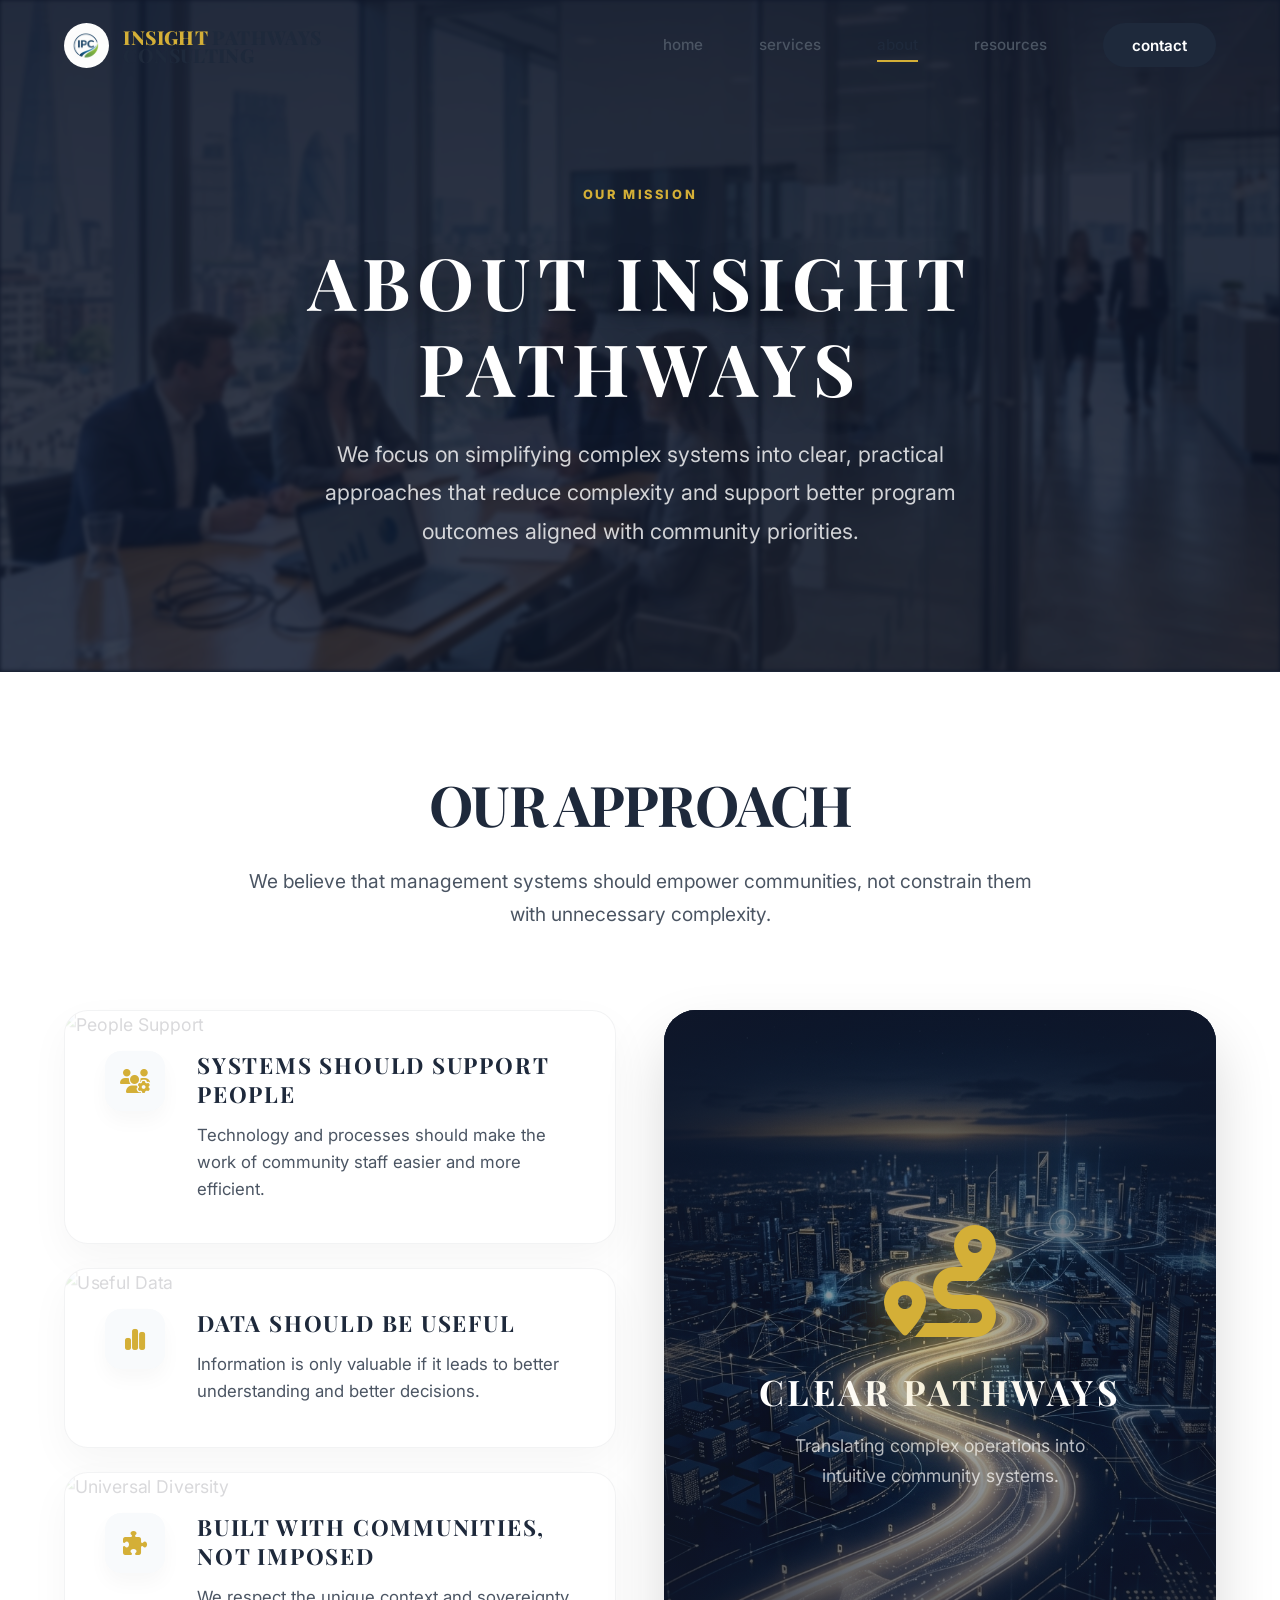
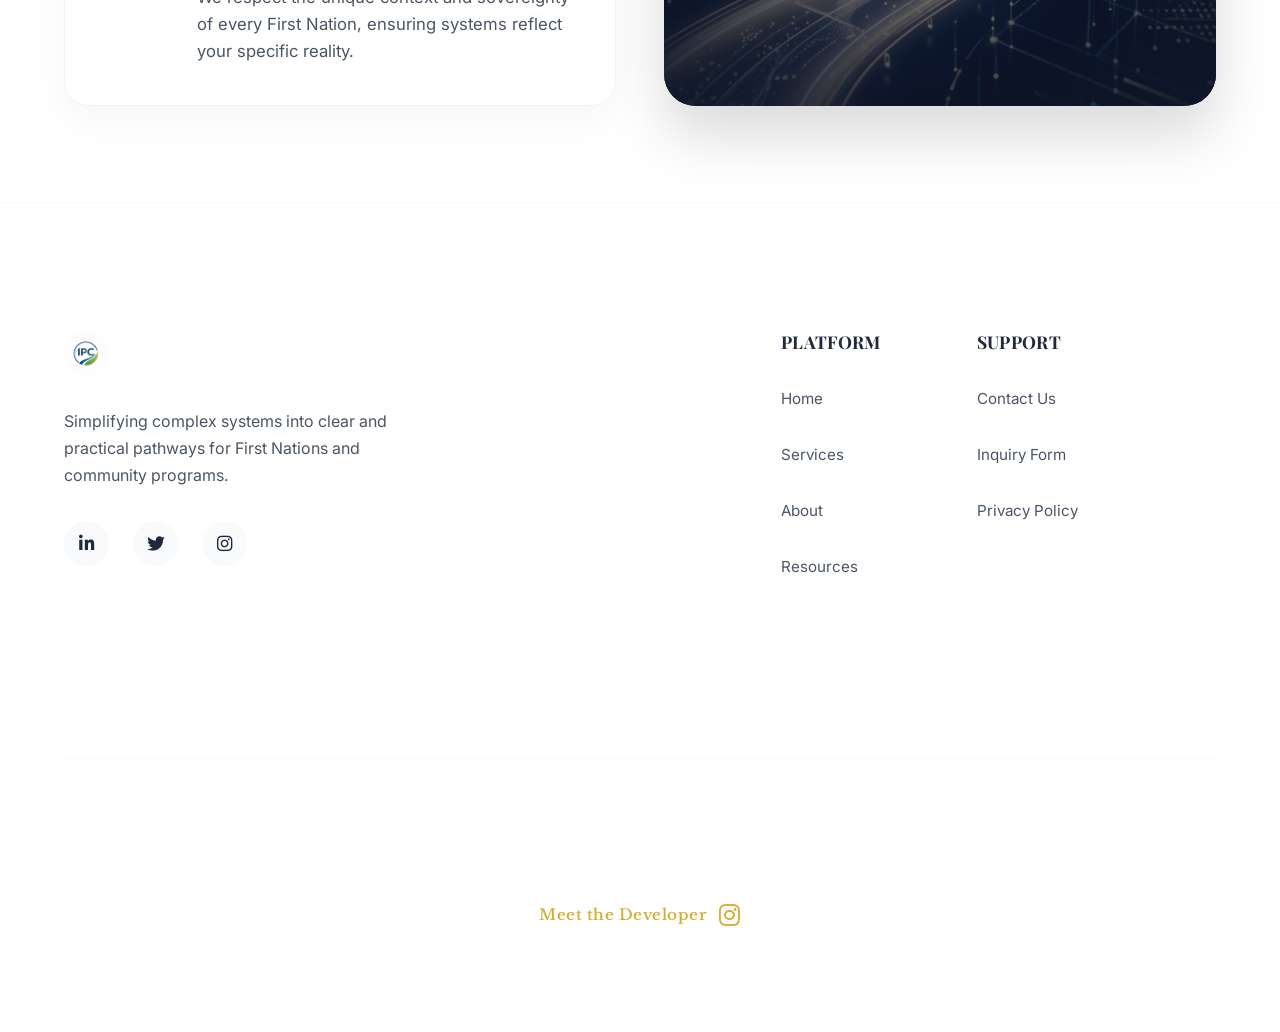
==== about.html @ fe4b9e8e "10 th committ" ====
<!DOCTYPE html>
<html lang="en">
<head>
    <meta charset="UTF-8">
    <meta name="viewport" content="width=device-width, initial-scale=1.0">
    <title>About Us | Insight Pathways Consulting</title>
    <link rel="stylesheet" href="style.css">
    <link rel="stylesheet" href="https://cdnjs.cloudflare.com/ajax/libs/font-awesome/6.4.0/css/all.min.css">
</head>
<body>
    <nav id="navbar">
        <div class="container nav-container">
            <a href="index.html" class="logo">
                <img src="assets/images/ipc-logo-final.png" alt="IPC Logo" class="nav-logo-icon">
                <div class="logo-stack">
                    <span class="logo-line-top"><span class="logo-insight">INSIGHT</span> PATHWAYS</span>
                    <span class="logo-line-bottom">CONSULTING</span>
                </div>
            </a>
            <ul class="nav-links">
                <li><a href="index.html">home</a></li>
                <li><a href="services.html">services</a></li>
                <li><a href="about.html" class="active">about</a></li>
                <li><a href="resources.html">resources</a></li>
                <li><a href="contact.html" class="nav-cta">contact</a></li>
            </ul>
            <div class="mobile-toggle" id="mobile-menu">
                <div class="bar"></div>
                <div class="bar"></div>
                <div class="bar"></div>
            </div>
        </div>
    </nav>

    <header class="subpage-hero light-hero">
        <div class="hero-bg-media-light">
            <img src="about_hero_sharp.png" alt="Our Mission">
        </div>
        <div class="container">
            <div class="section-badge reveal-up">Our Mission</div>
            <h1 class="reveal-up">ABOUT INSIGHT PATHWAYS</h1>
            <p class="reveal-up">
                We focus on simplifying complex systems into clear, practical approaches that reduce complexity and support better program outcomes aligned with community priorities.
            </p>
        </div>
    </header>

    <section class="about-approach" style="padding: 6rem 0; background: var(--white);">
        <div class="container">
            <div class="section-header section-header-centered fade-in">
                <h2>Our Approach</h2>
                <p>We believe that management systems should empower communities, not constrain them with unnecessary complexity.</p>
            </div>
            
            <div class="responsive-grid" style="margin-top: 4rem;">
                <div class="about-cards-wrapper" style="display: flex; flex-direction: column; gap: 1.5rem;">
                    <!-- Card 1 -->
                    <div class="about-feature-card glass-card reveal-bounce" style="position: relative; overflow: hidden; padding: 2.5rem; border-radius: 24px; min-height: 180px; display: flex; align-items: flex-start; gap: 2rem;">
                        <div class="card-bg-layer" style="position: absolute; top:0; left:0; width:100%; height:100%; z-index:0;">
                            <img src="https://images.unsplash.com/photo-1522071820081-009f0129c71c?auto=format&fit=crop&q=80&w=1200" alt="People Support" style="width:100%; height:100%; object-fit:cover; opacity: 0.15; filter: contrast(1.2) grayscale(0.2);">
                        </div>
                        <div class="about-icon" style="position: relative; z-index: 1; flex-shrink: 0; background: var(--bg-soft); width: 60px; height: 60px; border-radius: 16px; display: flex; align-items: center; justify-content: center; font-size: 1.5rem; color: var(--glow);"><i class="fa-solid fa-users-gear"></i></div>
                        <div style="position: relative; z-index: 1;">
                            <h3 style="margin-bottom: 0.8rem; font-size: 1.4rem; color: var(--primary);">Systems should support people</h3>
                            <p style="font-size: 1.05rem; color: var(--text-muted); line-height: 1.6;">Technology and processes should make the work of community staff easier and more efficient.</p>
                        </div>
                    </div>
                    
                    <!-- Card 2 -->
                    <div class="about-feature-card glass-card reveal-bounce" style="position: relative; overflow: hidden; padding: 2.5rem; border-radius: 24px; min-height: 180px; display: flex; align-items: flex-start; gap: 2rem; transition-delay: 0.2s;">
                        <div class="card-bg-layer" style="position: absolute; top:0; left:0; width:100%; height:100%; z-index:0;">
                            <img src="https://images.unsplash.com/photo-1551288049-bebda4e38f71?auto=format&fit=crop&q=80&w=1200" alt="Useful Data" style="width:100%; height:100%; object-fit:cover; opacity: 0.15; filter: contrast(1.2) grayscale(0.2);">
                        </div>
                        <div class="about-icon" style="position: relative; z-index: 1; flex-shrink: 0; background: var(--bg-soft); width: 60px; height: 60px; border-radius: 16px; display: flex; align-items: center; justify-content: center; font-size: 1.5rem; color: var(--glow);"><i class="fa-solid fa-chart-simple"></i></div>
                        <div style="position: relative; z-index: 1;">
                            <h3 style="margin-bottom: 0.8rem; font-size: 1.4rem; color: var(--primary);">Data should be useful</h3>
                            <p style="font-size: 1.05rem; color: var(--text-muted); line-height: 1.6;">Information is only valuable if it leads to better understanding and better decisions.</p>
                        </div>
                    </div>

                    <!-- Card 3 -->
                    <div class="about-feature-card glass-card reveal-bounce" style="position: relative; overflow: hidden; padding: 2.5rem; border-radius: 24px; min-height: 180px; display: flex; align-items: flex-start; gap: 2rem; transition-delay: 0.4s;">
                        <div class="card-bg-layer" style="position: absolute; top:0; left:0; width:100%; height:100%; z-index:0;">
                            <img src="https://images.unsplash.com/photo-1531403009284-440f080d1e12?auto=format&fit=crop&q=80&w=1200" alt="Universal Diversity" style="width:100%; height:100%; object-fit:cover; opacity: 0.15; filter: contrast(1.2) grayscale(0.2);">
                        </div>
                        <div class="about-icon" style="position: relative; z-index: 1; flex-shrink: 0; background: var(--bg-soft); width: 60px; height: 60px; border-radius: 16px; display: flex; align-items: center; justify-content: center; font-size: 1.5rem; color: var(--glow);"><i class="fa-solid fa-puzzle-piece"></i></div>
                        <div style="position: relative; z-index: 1;">
                            <h3 style="margin-bottom: 0.8rem; font-size: 1.4rem; color: var(--primary);">Built with communities, not imposed</h3>
                            <p style="font-size: 1.05rem; color: var(--text-muted); line-height: 1.6;">We respect the unique context and sovereignty of every First Nation, ensuring systems reflect your specific reality.</p>
                        </div>
                    </div>
                </div>

                <div class="about-visual reveal-bounce" style="position: relative; overflow: hidden; display: flex; justify-content: center; align-items: center; padding: 4rem; background: var(--primary); border-radius: 32px; box-shadow: 0 30px 60px rgba(0,0,0,0.15); min-height: 450px;">
                    <div class="visual-bg" style="position: absolute; top:0; left:0; width:100%; height:100%; z-index:0;">
                        <img src="clear_pathways_stunning_ai.png" alt="Clear Pathways System" style="width:100%; height:100%; object-fit:cover; opacity: 0.75; filter: brightness(0.9) contrast(1.1); transform: scale(1.05);">
                        <div style="position:absolute; top:0; left:0; width:100%; height:100%; background: radial-gradient(circle at center, transparent 0%, rgba(15, 23, 42, 0.95) 100%);"></div>
                    </div>
                    <div style="text-align: center; position: relative; z-index: 2;">
                        <div style="position: absolute; top: 50%; left: 50%; transform: translate(-50%, -50%); width: 220px; height: 220px; background: radial-gradient(circle, rgba(212, 175, 55, 0.3) 0%, transparent 70%); border-radius: 50%; filter: blur(30px); font-size: 6rem; color: var(--glow); animation: pulseGlow 4s infinite alternate;"></div>
                        <i class="fa-solid fa-route" style="font-size: 7rem; color: var(--glow); line-height: 1; filter: drop-shadow(0 0 20px rgba(212, 175, 55, 0.4));"></i>
                        <h3 style="color: var(--white); margin-top: 2rem; font-size: 2.2rem; text-transform: uppercase; letter-spacing: 0.1em; font-family: 'Playfair Display', serif;">Clear Pathways</h3>
                        <p style="color: rgba(255,255,255,0.7); font-size: 1.1rem; margin-top: 1rem; max-width: 300px; margin-left: auto; margin-right: auto;">Translating complex operations into intuitive community systems.</p>
                    </div>
                </div>
            </div>
        </div>
    </section>


    <footer class="footer">
        <div class="container">
            <div class="footer-top">
                <div class="footer-brand">
                    <a href="index.html" class="logo">
                        <img src="assets/images/ipc-logo-final.png" alt="IPC Logo" class="nav-logo-icon">
                    </a>
                    <p>Simplifying complex systems into clear and practical pathways for First Nations and community
                        programs.</p>
                    <div class="social-links">
                        <a href="#"><i class="fa-brands fa-linkedin-in"></i></a>
                        <a href="#"><i class="fa-brands fa-twitter"></i></a>
                        <a href="#"><i class="fa-brands fa-instagram"></i></a>
                    </div>
                </div>
                <div class="footer-links">
                    <div class="link-group">
                        <h4>Platform</h4>
                        <ul>
                            <li><a href="index.html">Home</a></li>
                            <li><a href="services.html">Services</a></li>
                            <li><a href="about.html">About</a></li>
                            <li><a href="resources.html">Resources</a></li>
                        </ul>
                    </div>
                    <div class="link-group">
                        <h4>Support</h4>
                        <ul>
                            <li><a href="contact.html">Contact Us</a></li>
                            <li><a href="contact.html">Inquiry Form</a></li>
                            <li><a href="#">Privacy Policy</a></li>
                        </ul>
                    </div>
                </div>
            </div>
            <div class="footer-bottom">
                <p>&copy; 2024 Insight Pathways Consulting. Proudly serving First Nations communities.</p>
                <p>Simplified Systems. Community Driven.</p>
                <div class="developer-link">
                    <a href="https://www.instagram.com/intellex.web?igsh=MWZyenU0bWc3M2RxOQ==" target="_blank" class="meet-dev-link">
                        <span>Meet the Developer</span>
                        <i class="fa-brands fa-instagram"></i>
                    </a>
                </div>
            </div>
        </div>
    </footer>

    <script src="script.js"></script>
</body>
</html>
---- style.css ----
@import url('https://fonts.googleapis.com/css2?family=Cardo:ital,wght@0,400;0,700;1,400&family=Libre+Baskerville:ital,wght@0,400;0,700;1,400&family=Playfair+Display:ital,wght@0,400..900;1,400..900&family=Inter:wght@300;400;500;600&display=swap');

:root {
    /* --- Lighter Premium Palette --- */
    --primary: #1E293B;
    /* Slightly lighter professional slate */
    --navy: #253A52;
    /* Lighter navy for better clarity */
    --secondary: #475569;
    /* Soft muted blue */
    --accent: #F1F5F9;
    /* Very light blue-grey */
    --glow: #D4AF37;
    --bg-light: #FFFFFF;
    /* Pure white for maximum readability */
    --bg-soft: #F8FAFC;
    /* Crisp light-grey/blue background */
    --text-main: #0F172A;
    /* Deepest blue for crystal clear reading */
    --text-muted: #4B5563;
    /* Lighter muted text */
    --white: #FFFFFF;

    /* --- Refined Effects --- */
    --transition-smooth: all 0.7s cubic-bezier(0.23, 1, 0.32, 1);
    --transition-hover: all 0.4s cubic-bezier(0.16, 1, 0.3, 1);
    --shadow-premium: 0 15px 40px rgba(0, 0, 0, 0.04);
    --shadow-hover: 0 40px 80px rgba(0, 0, 0, 0.1);
    --glass: rgba(255, 255, 255, 0.85);
    --glass-border: rgba(255, 255, 255, 0.5);
    --blur: blur(15px);
    /* --- Luxury Scroll Animation Variables --- */
    --beige-luxury: #FDFBF7;
    --beige-muted: #F5F2EA;
    --luxury-shadow: 0 30px 60px rgba(0, 0, 0, 0.06);
    --card-width: 400px;
    --card-height: 550px;
}


@keyframes meshGradient {
    0% {
        background-position: 0% 50%;
    }

    50% {
        background-position: 100% 50%;
    }

    100% {
        background-position: 0% 50%;
    }
}

@keyframes floatParticle {
    0% {
        transform: translateY(0) translateX(0);
        opacity: 0;
    }

    10% {
        opacity: 1;
    }

    90% {
        opacity: 1;
    }

    100% {
        transform: translateY(-100vh) translateX(50px);
        opacity: 0;
    }
}

.reveal-up {
    opacity: 0;
    transform: translateY(50px);
    transition: all 1.2s cubic-bezier(0.23, 1, 0.32, 1);
}

.reveal-up.active {
    opacity: 1;
    transform: translateY(0);
}

.reveal-left {
    opacity: 0;
    transform: translateX(-100px);
    transition: all 1.2s cubic-bezier(0.23, 1, 0.32, 1);
}

.reveal-left.active {
    opacity: 1;
    transform: translateX(0);
}

.reveal-right {
    opacity: 0;
    transform: translateX(100px);
    transition: all 1.2s cubic-bezier(0.23, 1, 0.32, 1);
}

.reveal-right.active {
    opacity: 1;
    transform: translateX(0);
}

.reveal-3d {
    opacity: 0;
    transform: perspective(1000px) rotateX(15deg) translateY(30px);
    transition: var(--transition-smooth);
}

.reveal-3d.active {
    opacity: 1;
    transform: perspective(1000px) rotateX(0deg) translateY(0);
}

.reveal-bounce {
    opacity: 0;
    transform: scale(0.6) translateY(100px);
    transition: all 1.2s cubic-bezier(0.68, -0.55, 0.265, 1.55);
}

.reveal-bounce.active {
    opacity: 1;
    transform: scale(1) translateY(0);
}

/* Glassmorphism & Premium Utilities */
.glass-card {
    background: rgba(255, 255, 255, 0.7);
    backdrop-filter: blur(12px);
    -webkit-backdrop-filter: blur(12px);
    border: 1px solid rgba(255, 255, 255, 0.3);
    box-shadow: 0 15px 35px rgba(15, 23, 42, 0.05);
}

.glass-hover {
    transition: var(--transition-smooth);
}

.glass-hover:hover {
    background: rgba(255, 255, 255, 0.9);
    transform: translateY(-10px) scale(1.02);
    box-shadow: 0 30px 60px rgba(15, 23, 42, 0.12);
    border-color: var(--glow);
}

/* Staggered Delays */
.delay-1 {
    transition-delay: 0.1s;
}

.delay-2 {
    transition-delay: 0.2s;
}

.delay-3 {
    transition-delay: 0.3s;
}

.delay-4 {
    transition-delay: 0.4s;
}

.delay-5 {
    transition-delay: 0.5s;
}

/* Parallax Movement */
.parallax-bg {
    transform: translateY(calc(var(--scroll-y, 0) * 0.1px));
}




* {
    margin: 0;
    padding: 0;
    box-sizing: border-box;
    cursor: default;
}

body {
    font-family: 'Inter', sans-serif;
    background-color: var(--bg-light);
    color: var(--text-main);
    line-height: 1.7;
    overflow-x: hidden;
    -webkit-font-smoothing: antialiased;
    font-weight: 400;
}

h1,
.logo {
    font-family: 'Playfair Display', serif;
    line-height: 1.2;
    font-weight: 700;
    text-transform: uppercase;
    letter-spacing: 0.1em;
}

h2,
h3,
h4 {
    font-family: 'Playfair Display', serif;
    line-height: 1.3;
    font-weight: 700;
    text-transform: uppercase;
    letter-spacing: 0.08em;
}

a,
button {
    cursor: pointer;
    text-decoration: none;
    color: inherit;
    transition: var(--transition-hover);
}

ul {
    list-style: none;
}

.container {
    max-width: 1400px;
    margin: 0 auto;
    padding: 0 4rem;
}

@media (max-width: 768px) {
    .container {
        padding: 0 1.5rem;
    }
}


/* --- Premium Navigation --- */
nav {
    position: fixed;
    top: 0;
    left: 0;
    width: 100%;
    height: 90px;
    display: flex;
    align-items: center;
    z-index: 1000;
    transition: var(--transition-smooth);
}

nav.scrolled {
    height: 75px;
    background: var(--glass);
    backdrop-filter: var(--blur);
    border-bottom: 1px solid var(--glass-border);
    box-shadow: var(--shadow-premium);
}

.nav-container {
    display: flex;
    justify-content: space-between;
    align-items: center;
    width: 100%;
}

.nav-brand-center {
    grid-column: 2;
    display: flex;
    justify-content: center;
}

.nav-links {
    display: flex;
    gap: 3.5rem;
    align-items: center;
}

@media (max-width: 900px) {
    .nav-container {
        display: flex;
        justify-content: space-between;
    }
}

.logo {
    display: flex;
    align-items: center;
    gap: 0.9rem;
    color: var(--primary);
    /* Revert to dark for light theme */
    text-decoration: none;
    transition: var(--transition-smooth);
}

nav.scrolled .logo {
    color: var(--primary);
}

.logo-stack {
    display: flex;
    flex-direction: column;
    justify-content: center;
    line-height: 0.95;
    margin-top: 2px;
}

.logo-line-top {
    font-size: 1.2rem;
    font-weight: 800;
    letter-spacing: 0.02em;
    white-space: nowrap;
    text-transform: uppercase;
    color: var(--primary);
}

.logo-insight {
    color: var(--glow);
}

.logo-line-bottom {
    font-size: 1.2rem;
    font-weight: 800;
    text-transform: uppercase;
    letter-spacing: 0.02em;
    color: var(--primary);
    margin-top: 0;
}

@media (max-width: 600px) {
    .logo-line-top,
    .logo-line-bottom {
        font-size: 1.1rem;
    }
}

.nav-logo-icon {
    height: 45px;
    width: 45px;
    object-fit: cover;
    display: block;
    border-radius: 50%;
}

/* --- Premium Modern Hero Section (Apple/Tesla Style) --- */
.hero-premium {
    min-height: 100vh;
    background: radial-gradient(circle at center, #F8FAFC 0%, #E2E8F0 100%);
    display: flex;
    align-items: center;
    justify-content: center;
    padding: 140px 2rem 80px;
    overflow: hidden;
}

.hero-container {
    width: 100%;
    max-width: 1400px;
    background: var(--white);
    border-radius: 40px;
    padding: 6rem 5rem;
    box-shadow: 0 40px 120px rgba(15, 23, 42, 0.08);
    position: relative;
    overflow: hidden;
    border: 1px solid rgba(255, 255, 255, 0.6);
}

.hero-split {
    display: flex;
    align-items: center;
    justify-content: space-between;
    gap: 4rem;
}

/* Left Side Content */
.hero-content-main {
    flex: 1.2;
    text-align: left;
}

.brand-name-premium {
    font-family: 'Playfair Display', serif;
    font-size: 4.8rem;
    font-weight: 800;
    line-height: 1.1;
    color: var(--primary);
    letter-spacing: -0.02em;
    margin-bottom: 2rem;
    position: relative;
    display: inline-block;
    opacity: 0;
    animation: 
        fadeUpIn 0.8s cubic-bezier(0.23, 1, 0.32, 1) forwards,
        shineStreak 6s linear infinite 0.8s; /* Start shine after entry */
}

@keyframes fadeUpIn {
    from { transform: translateY(20px); opacity: 0; }
    to { transform: translateY(0); opacity: 1; }
}

/* Shine Animation - Refined to be subtle and golden */
.shine-effect {
    background: linear-gradient(
        to right,
        var(--primary) 0%,
        var(--primary) 42%,
        #D4AF37 50%, /* Golden streak */
        var(--primary) 58%,
        var(--primary) 100%
    );
    background-size: 200% auto;
    color: transparent;
    -webkit-background-clip: text;
    background-clip: text;
}

@keyframes shineStreak {
    to {
        background-position: 200% center;
    }
}

.bounce-subtle {
    animation: bounceInPremium 1.2s cubic-bezier(0.34, 1.56, 0.64, 1);
}

@keyframes bounceInPremium {
    0% { transform: translateY(30px); opacity: 0; }
    100% { transform: translateY(0); opacity: 1; }
}

.hero-headline-premium {
    font-family: 'Playfair Display', serif;
    font-size: 2.5rem;
    font-weight: 500;
    color: var(--secondary);
    margin-bottom: 1.5rem;
    letter-spacing: -0.01em;
    text-transform: none;
    opacity: 0;
    animation: fadeUpIn 0.8s cubic-bezier(0.23, 1, 0.32, 1) forwards 0.2s;
}

.hero-description-premium {
    font-family: 'Inter', sans-serif;
    font-size: 1.15rem;
    color: var(--text-muted);
    max-width: 550px;
    margin-bottom: 3rem;
    line-height: 1.9;
    font-weight: 300;
    letter-spacing: 0.01em;
    opacity: 0;
    animation: fadeUpIn 0.8s cubic-bezier(0.23, 1, 0.32, 1) forwards 0.4s;
}

.btn-premium-rounded {
    display: inline-flex;
    align-items: center;
    gap: 1rem;
    background: var(--primary);
    color: var(--white) !important;
    padding: 1.2rem 2.5rem;
    border-radius: 100px;
    font-weight: 500;
    font-size: 1.05rem;
    transition: all 0.4s cubic-bezier(0.23, 1, 0.32, 1);
    box-shadow: 0 15px 30px rgba(15, 23, 42, 0.15);
    opacity: 0;
    animation: 
        scaleInPremium 0.6s cubic-bezier(0.34, 1.56, 0.64, 1) forwards 0.6s,
        buttonBounce 3s ease-in-out infinite 2s; /* Subtle bounce added */
}

@keyframes buttonBounce {
    0%, 100% { transform: translateY(0); }
    50% { transform: translateY(-8px); }
}

@keyframes scaleInPremium {
    from { transform: scale(0.95); opacity: 0; }
    to { transform: scale(1); opacity: 1; }
}

.btn-premium-rounded:hover {
    transform: translateY(-5px);
    box-shadow: 0 25px 50px rgba(15, 23, 42, 0.25);
    background: var(--navy);
}

/* Right Side Visual */
.hero-visual-main {
    flex: 0.8;
    display: flex;
    justify-content: center;
    align-items: center;
}

.logo-circle-premium {
    position: relative;
    width: 400px;
    height: 400px;
    background: transparent;
    display: flex;
    justify-content: center;
    align-items: center;
    overflow: hidden;
}

.logo-img-premium {
    width: 100%;
    height: 100%;
    z-index: 2;
    object-fit: cover;
    mix-blend-mode: multiply; /* Removes the white background from the video animation */
    clip-path: circle(40%); /* Crops exactly to the logo's edge */
    filter: contrast(1.1); /* Slightly sharpen the logo after blending */
}

.logo-glow-soft {
    position: absolute;
    width: 120%;
    height: 120%;
    background: radial-gradient(circle, rgba(212, 175, 55, 0.08) 0%, transparent 70%);
    z-index: 1;
}

.float-subtle {
    animation: floatUpDown 8s ease-in-out infinite;
}

@keyframes floatUpDown {
    0%, 100% { transform: translateY(0); }
    50% { transform: translateY(-25px); }
}

@media (max-width: 1024px) {
    .hero-container {
        padding: 4rem 3rem;
    }
    
    .brand-name-premium {
        font-size: 3.5rem;
    }
    
    .logo-circle-premium {
        width: 350px;
        height: 350px;
    }
}

@media (max-width: 768px) {
    .hero-split {
        flex-direction: column;
        text-align: center;
    }
    
    .hero-content-main {
        text-align: center;
    }

    .brand-name-premium {
        font-size: 2.5rem; /* Reduced to fit perfectly on mobile */
        margin-bottom: 1.5rem;
    }

    .hero-headline-premium {
        font-size: 1.7rem;
    }
    
    .hero-description-premium {
        margin: 0 auto 2.5rem;
        font-size: 1rem;
    }

    .hero-container {
        padding: 3rem 1.5rem;
        border-radius: 30px;
    }
    
    .logo-circle-premium {
        width: 250px;
        height: 250px;
        margin-top: 1rem;
    }
    
    .hero-premium {
        padding-top: 100px;
    }
}

.logo-accent {
    color: var(--glow);
    position: relative;
    display: inline-block;
}

.nav-links {
    display: flex;
    gap: 3.5rem;
    align-items: center;
}

.nav-links a {
    font-size: 0.95rem;
    font-weight: 500;
    color: var(--text-muted);
    /* Revert to grey for light theme */
    position: relative;
    transition: var(--transition-hover);
}

nav.scrolled .nav-links a {
    color: var(--text-muted);
}

.nav-links a:hover,
.nav-links a.active {
    color: var(--primary);
}

nav.scrolled .nav-links a:hover,
nav.scrolled .nav-links a.active {
    color: var(--primary);
}

.nav-links a::after {
    content: '';
    position: absolute;
    bottom: -8px;
    left: 0;
    width: 0;
    height: 2px;
    background: var(--glow);
    transition: var(--transition-hover);
}

.nav-links a:hover::after,
.nav-links a.active::after {
    width: 100%;
}

.nav-cta {
    background: var(--primary);
    color: var(--white) !important;
    padding: 0.8rem 1.8rem;
    border-radius: 50px;
    font-weight: 600 !important;
}

.nav-cta:hover {
    transform: translateY(-2px);
    box-shadow: 0 10px 20px rgba(15, 23, 42, 0.15);
}

.nav-cta::after {
    display: none !important;
}

/* --- Mobile Toggle (Hamburger) --- */
.mobile-toggle {
    display: none;
    flex-direction: column;
    gap: 6px;
    cursor: pointer;
    padding: 8px;
    z-index: 1001;
}

.mobile-toggle .bar {
    width: 28px;
    height: 3px;
    background: var(--primary);
    border-radius: 3px;
    transition: all 0.4s cubic-bezier(0.23, 1, 0.32, 1);
}

.mobile-toggle.active .bar:nth-child(1) {
    transform: rotate(45deg) translate(6px, 6px);
}

.mobile-toggle.active .bar:nth-child(2) {
    opacity: 0;
}

.mobile-toggle.active .bar:nth-child(3) {
    transform: rotate(-45deg) translate(6px, -6px);
}

@media (max-width: 900px) {
    .mobile-toggle {
        display: flex;
    }

    .nav-links {
        position: fixed;
        top: 0;
        right: -100%;
        width: 85%;
        /* Slightly wider for ease of use */
        max-width: 400px;
        height: 100vh;
        background: rgba(255, 255, 255, 0.98);
        /* Light Premium Glass */
        backdrop-filter: blur(15px);
        -webkit-backdrop-filter: blur(15px);
        flex-direction: column;
        justify-content: center;
        align-items: center;
        gap: 2.5rem;
        box-shadow: -20px 0 60px rgba(0, 0, 0, 0.3);
        transition: right 0.5s cubic-bezier(0.23, 1, 0.32, 1);
        z-index: 1000;
        border-left: 1px solid rgba(212, 175, 55, 0.15);
    }

    .nav-links.open {
        right: 0;
    }

    .nav-links a {
        font-size: 1.4rem;
        color: var(--primary) !important;
        /* Force dark text for light menu */
        font-family: 'Playfair Display', serif;
        font-weight: 500;
        letter-spacing: 0.05em;
    }

    .nav-links a:hover,
    .nav-links a.active {
        color: var(--glow) !important;
    }

    .nav-cta {
        margin-top: 1rem;
        width: auto;
        background: none !important;
        color: var(--primary) !important;
        padding: 0 !important;
        box-shadow: none !important;
    }
}

/* --- Premium Footer --- */
.footer {
    background: var(--primary);
    color: rgba(255, 255, 255, 0.7);
    padding: 5rem 0 0;
}

.footer-top {
    display: flex;
    justify-content: space-between;
    gap: 4rem;
    padding-bottom: 4rem;
    border-bottom: 1px solid rgba(255, 255, 255, 0.1);
}

.footer-brand {
    max-width: 350px;
}

.footer-brand .logo {
    color: var(--white);
    margin-bottom: 1.5rem;
    display: flex;
    align-items: center;
    gap: 0.75rem; /* More space between icon and text */
    width: fit-content;
    text-decoration: none;
    overflow: visible; /* Ensure text is never clipped */
}

.footer-brand .logo-accent {
    color: var(--glow);
}

.footer-brand p {
    color: rgba(255, 255, 255, 0.5);
    font-size: 1rem;
    line-height: 1.7;
    margin-bottom: 2rem;
}

.social-links {
    display: flex;
    gap: 1rem;
}

.social-links a {
    width: 44px;
    height: 44px;
    border-radius: 12px;
    background: rgba(255, 255, 255, 0.06);
    display: flex;
    align-items: center;
    justify-content: center;
    color: rgba(255, 255, 255, 0.5);
    font-size: 1.1rem;
    transition: var(--transition-hover);
    border: 1px solid rgba(255, 255, 255, 0.08);
}

.social-links a:hover {
    background: var(--glow);
    color: var(--primary);
    transform: translateY(-3px);
    box-shadow: 0 10px 20px rgba(212, 175, 55, 0.2);
}

.footer-links {
    display: flex;
    gap: 5rem;
}

.link-group h4 {
    color: var(--white);
    font-size: 1.05rem;
    font-weight: 700;
    margin-bottom: 1.5rem;
    letter-spacing: 0.02em;
}

.link-group ul {
    display: flex;
    flex-direction: column;
    gap: 0.8rem;
}

.link-group a {
    color: rgba(255, 255, 255, 0.5);
    font-size: 0.95rem;
    transition: var(--transition-hover);
}

.link-group a:hover {
    color: var(--glow);
    transform: translateX(4px);
}

.footer-bottom {
    padding: 2.5rem 0;
    text-align: center;
}

.footer-bottom p {
    font-size: 0.9rem;
    color: rgba(255, 255, 255, 0.35);
}

.footer-bottom p:first-child {
    margin-bottom: 0.5rem;
}

@media (max-width: 900px) {
    .footer-top {
        flex-direction: column;
        gap: 3rem;
    }

    .footer-links {
        gap: 3rem;
    }

    .footer-brand {
        max-width: 100%;
    }
}

/* --- Light Subpage Hero --- */
.subpage-hero.light-hero {
    background: #0F172A; /* Dark base for better image visibility */
    padding: 180px 0 120px;
    color: var(--white);
    text-align: center;
    position: relative;
    overflow: hidden;
    border-bottom: 1px solid rgba(255,255,255,0.05);
}

.subpage-hero.light-hero .container {
    position: relative;
    z-index: 2;
}

.subpage-hero.light-hero h1 {
    font-family: 'Playfair Display', serif;
    font-size: 4.5rem;
    color: var(--white);
    margin-bottom: 1.5rem;
    text-transform: uppercase;
    letter-spacing: 0.1em;
    text-shadow: 0 10px 30px rgba(0,0,0,0.3);
}

.subpage-hero.light-hero p {
    font-size: 1.35rem;
    color: rgba(255,255,255,0.8);
    max-width: 850px;
    margin: 0 auto;
    line-height: 1.8;
}

.subpage-hero.light-hero .section-badge {
    margin-bottom: 2rem;
}

@media (max-width: 768px) {
    .subpage-hero.light-hero {
        padding: 120px 0 80px;
    }

    .subpage-hero.light-hero h1 {
        font-size: 2.6rem;
        letter-spacing: 0.05em;
    }

    .subpage-hero.light-hero p {
        font-size: 1.1rem;
        padding: 0 1rem;
    }
}

.hero-bg-media-light {
    position: absolute;
    top: 0;
    left: 0;
    width: 100%;
    height: 100%;
    z-index: 0;
    opacity: 0.45;
    filter: blur(2px);
    pointer-events: none;
}

.hero-bg-media-light::after {
    content: '';
    position: absolute;
    top: 0;
    left: 0;
    width: 100%;
    height: 100%;
    background: linear-gradient(to bottom, rgba(15, 23, 42, 0.8) 0%, rgba(15, 23, 42, 0.6) 100%);
}

.hero-bg-media-light img {
    width: 100%;
    height: 100%;
    object-fit: cover;
}

/* --- Floating Animation --- */
@keyframes pulseGlow {
    0% { transform: scale(1); opacity: 0.3; }
    100% { transform: scale(1.1); opacity: 0.5; }
}

/* --- Light Hero (New Design) --- */
.hero.light-hero {
    background: linear-gradient(135deg, var(--bg-soft) 0%, var(--bg-light) 100%);
    min-height: 100vh;
    padding-top: 250px;
    padding-bottom: 80px;
    color: #0F172A;
    overflow: hidden;
    display: flex;
    flex-direction: column;
}

.hero-background-light {
    position: absolute;
    top: 0;
    left: 0;
    width: 100%;
    height: 100%;
    overflow: hidden;
    z-index: 1;
}

.hero-overlay-light {
    position: absolute;
    top: 0;
    left: 0;
    width: 100%;
    height: 100%;
    background: transparent;
}

.hero-waves {
    position: absolute;
    bottom: 0;
    left: 0;
    width: 100%;
    height: 100%;
    background: url('data:image/svg+xml,<svg xmlns="http://www.w3.org/2000/svg" viewBox="0 0 1440 320"><path fill="%233b82f6" fill-opacity="0.05" d="M0,224L48,213.3C96,203,192,181,288,181.3C384,181,480,203,576,213.3C672,224,768,224,864,208C960,192,1056,160,1152,149.3C1248,139,1344,149,1392,154.7L1440,160L1440,320L1392,320C1344,320,1248,320,1152,320C1056,320,960,320,864,320C768,320,672,320,576,320C480,320,384,320,288,320C192,320,96,320,48,320L0,320Z"></path></svg>');
    background-size: cover;
    background-position: bottom;
    opacity: 0.6;
}

.hero-container-split {
    display: flex;
    align-items: center;
    justify-content: space-between;
    position: relative;
    z-index: 2;
    gap: 2rem;
    /* Reduced for mobile/tablet */
    margin-top: auto;
}

@media (max-width: 768px) {
    .hero-container-split {
        flex-direction: row;
        /* Force side-by-side as requested */
        padding: 0 1rem;
        gap: 1rem;
    }
}
    margin-top: auto;
}

.hero-content-left {
    flex: 1.5;
    /* Give more space to text on mobile */
    max-width: 600px;
    display: flex;
    flex-direction: column;
    align-items: flex-start;
    text-align: left;
}

@media (max-width: 768px) {
    .hero-content-left {
        max-width: 65%;
    }
}

.hero-content-right {
    flex: 1;
    display: flex;
    justify-content: flex-end;
    align-items: center;
    padding-right: 10%;
}

.hero-logo-wrapper {
    position: relative;
    width: 420px;
    height: 420px;
    display: flex;
    justify-content: center;
    align-items: center;
    overflow: hidden;
    border-radius: 50%;
    background: transparent;
}

@media (max-width: 768px) {
    .hero-logo-wrapper {
        width: 20vw;
        /* Exactly 20% of viewport width as requested */
        height: 20vw;
        min-width: 80px;
        /* Ensures it doesn't get too tiny on very small phones */
    }
}

.hero-brand-label {
    display: block;
    font-size: 5.2rem;
    font-weight: 700;
    color: #1E293B;
    text-transform: uppercase;
    letter-spacing: 0.01em;
    margin-bottom: 1rem;
    font-family: 'Playfair Display', serif;
    line-height: 1.0;
    text-align: left;
    letter-spacing: 0.05em;
}

.hero-title-light {
    font-family: 'Libre Baskerville', serif;
    font-size: 3.5rem;
    color: var(--primary);
    margin-bottom: 2rem;
    font-weight: 400;
}

@media (max-width: 1024px) {
    .hero-brand-label {
        font-size: 4rem;
    }
}

@media (max-width: 768px) {
    .hero-brand-label {
        font-size: 2.5rem;
        margin-bottom: 0.8rem;
    }
}

.hero-logo-video {
    width: 160%;
    height: 160%;
    object-fit: cover;
    mix-blend-mode: multiply;
    /* This makes the white parts of the logo take on the background color */
    filter: contrast(1.2) brightness(1.02) saturate(1.1);
    /* Fine-tuned to make the BG disappear completely */
    border: none;
    outline: none;
}



@keyframes floatLogo {

    0%,
    100% {
        transform: translateY(0);
    }

    50% {
        transform: translateY(-15px);
    }
}

.hero-title-light {
    font-size: 3.4rem;
    color: #475569;
    margin-bottom: 1.5rem;
    line-height: 1.1;
    font-family: 'Libre Baskerville', serif;
    font-weight: 400;
    text-transform: none;
    letter-spacing: -0.01em;
}

.hero-description-light {
    font-size: 1.25rem;
    color: #64748B;
    margin-bottom: 3.5rem;
    max-width: 580px;
    line-height: 1.7;
    font-weight: 400;
}

.hero-logo-circle {
    width: 100%;
    height: auto;
    max-width: 600px;
    border-radius: 50%;
    box-shadow: 0 30px 100px rgba(0, 0, 0, 0.1);
    transition: var(--transition-smooth);
    animation: floatLogo 6s ease-in-out infinite;
}

.btn-navy {
    background: var(--primary);
    color: var(--white) !important;
    padding: 1.1rem 2.8rem;
    border-radius: 50px;
    font-weight: 600;
    display: inline-flex;
    align-items: center;
    gap: 1.2rem;
    transition: var(--transition-hover);
    box-shadow: 0 10px 25px rgba(30, 41, 59, 0.2);
}

.btn-navy:hover {
    transform: translateY(-3px) scale(1.02);
    box-shadow: 0 15px 40px rgba(30, 41, 59, 0.3);
    background: #0F172A;
}

@media (max-width: 1024px) {
    .hero-container-split {
        flex-direction: column;
        text-align: center;
        gap: 3rem;
    }

    .hero-content-left {
        max-width: 100%;
    }

    .hero-content-right {
        justify-content: center;
        padding-right: 0;
    }

    .hero-logo-circle {
        max-width: 350px;
    }

    .hero-title-light {
        font-size: 3.5rem;
    }
}

.hero-logo-large {
    width: 320px;
    height: auto;
    filter: brightness(0.2);
    /* Default dark for light theme */
    transition: var(--transition-smooth);
}

.hero-logo-light {
    filter: brightness(0) invert(1);
    /* Pure white for dark theme */
    opacity: 0.9;
    transition: var(--transition-smooth);
}

.hero-text-centered {
    max-width: 1000px;
}

.hero-title {
    font-size: 5.5rem;
    margin-bottom: 1.5rem;
    color: var(--white);
    line-height: 1.1;
    letter-spacing: -0.04em;
    position: relative;
    display: inline-block;
    background: linear-gradient(to bottom, #FFFFFF, #E2E8F0);
    -webkit-background-clip: text;
    background-clip: text;
    -webkit-text-fill-color: transparent;
    text-shadow: 0 10px 30px rgba(0, 0, 0, 0.3);
}

.hero-watermark {
    position: absolute;
    top: 50%;
    left: 50%;
    transform: translate(-50%, -50%);
    z-index: -1;
    opacity: 0.03;
    pointer-events: none;
}

.watermark-text {
    font-family: 'Playfair Display', serif;
    font-size: 30rem;
    font-weight: 900;
    color: var(--primary);
}

@media (max-width: 1024px) {
    .hero-title {
        font-size: 4rem;
    }

    .hero-logo-large {
        width: 250px;
    }

    .watermark-text {
        font-size: 15rem;
    }
}

@media (max-width: 768px) {
    .hero-title {
        font-size: 2.8rem !important;
    }

    .hero-description {
        font-size: 1.1rem !important;
    }
}


.hero-badge {
    display: inline-block;
    padding: 0.6rem 1.2rem;
    background: rgba(15, 23, 42, 0.05);
    color: var(--primary);
    border-radius: 50px;
    font-size: 0.85rem;
    font-weight: 700;
    margin-bottom: 2rem;
    text-transform: uppercase;
    letter-spacing: 0.1em;
    border: 1px solid rgba(15, 23, 42, 0.1);
}

.hero-title {
    font-size: 5.5rem;
    margin-bottom: 1.5rem;
    color: var(--primary);
    letter-spacing: -0.04em;
    position: relative;
    display: inline-block;
    background: linear-gradient(to bottom, #0F172A, #334155);
    -webkit-background-clip: text;
    background-clip: text;
    -webkit-text-fill-color: transparent;
}

@media (max-width: 768px) {
    .hero {
        min-height: auto;
        padding: 8rem 0 4rem;
    }

    .hero-badge {
        margin-bottom: 1rem;
    }

    .hero-title {
        font-size: 2.4rem !important;
        line-height: 1.2;
        margin-bottom: 1rem;
    }
}



/* 3D Light Sweep Effect */
.hero-title::after {
    content: attr(data-text);
    position: absolute;
    left: 0;
    top: 0;
    width: 100%;
    height: 100%;
    background: linear-gradient(120deg,
            transparent 0%,
            transparent 40%,
            rgba(255, 255, 255, 0.6) 50%,
            transparent 60%,
            transparent 100%);
    background-size: 200% 100%;
    -webkit-background-clip: text;
    background-clip: text;

    animation: sweep 6s infinite linear;
    z-index: 1;
}

@media (max-width: 768px) {
    .hero-title::after {
        display: none !important;
    }

    .hero-tagline {
        font-size: 1.5rem !important;
        margin-bottom: 1rem !important;
    }

    .hero-description {
        font-size: 1rem !important;
        margin-bottom: 2rem !important;
        line-height: 1.6 !important;
    }

    .btn-premium {
        padding: 1rem 2rem !important;
        font-size: 1rem !important;
    }
}


@keyframes sweep {
    0% {
        background-position: -200% 0;
    }

    100% {
        background-position: 200% 0;
    }
}

.hero-tagline {
    font-size: 2.2rem;
    color: var(--secondary);
    margin-bottom: 2rem;
    font-weight: 500;
    opacity: 0.9;
}

.hero-description {
    font-size: 1.25rem;
    color: rgba(255, 255, 255, 0.8);
    margin-bottom: 3.5rem;
    max-width: 700px;
    line-height: 1.8;
    text-shadow: 0 2px 10px rgba(0, 0, 0, 0.2);
}

.hero-description span {
    color: var(--primary);
    font-weight: 600;
}

.btn-premium {
    display: inline-flex;
    align-items: center;
    gap: 1rem;
    padding: 1.2rem 3rem;
    background: var(--primary);
    color: var(--white);
    border-radius: 100px;
    font-weight: 600;
    font-size: 1.1rem;
    box-shadow: 0 20px 40px rgba(15, 23, 42, 0.15);
    transition: var(--transition-hover);
}

.btn-premium:hover {
    transform: translateY(-5px) scale(1.02);
    box-shadow: 0 30px 60px rgba(15, 23, 42, 0.25);
    background: #1e293b;
}

.btn-premium i {
    transition: transform 0.3s ease;
}

.btn-premium:hover i {
    transform: translateX(5px);
}


/* --- Sections --- */
section {
    padding: 10rem 0;
}

.section-header {
    margin-bottom: 5rem;
    max-width: 800px;
}

.section-header-centered {
    text-align: center;
    margin-left: auto;
    margin-right: auto;
}

.section-header h2 {
    font-size: 3.5rem;
    margin-bottom: 1.5rem;
    color: var(--primary);
    letter-spacing: -0.03em;
}

@media (max-width: 768px) {
    .section-header h2 {
        font-size: 2.2rem;
    }
}


.section-header p {
    font-size: 1.2rem;
    color: var(--text-muted);
    line-height: 1.7;
}

.section-badge {
    display: inline-block;
    font-size: 0.8rem;
    font-weight: 800;
    text-transform: uppercase;
    letter-spacing: 0.2em;
    color: var(--glow);
    margin-bottom: 1rem;
}

/* --- Premium Scroll Services Section --- */
.premium-services-wrapper {
    position: relative;
    height: 450vh;
    /* Scroll runway */
    background-color: var(--beige-luxury);
    overflow: visible;
}

.sticky-container {
    position: sticky;
    top: 0;
    height: 100vh;
    width: 100%;
    overflow: hidden;
    padding: 2rem;
}

.sticky-container .section-header {
    position: absolute;
    top: 6rem;
    left: 50%;
    transform: translateX(-50%);
    width: 100%;
    max-width: 800px;
}

.service-stack-group {
    position: absolute;
    top: 50%;
    left: 50%;
    transform: translate(-50%, -50%);
    width: 100%;
    max-width: 800px;
    height: 80vh;
    /* Controlled area for the stack */
    display: flex;
    justify-content: center;
    align-items: center;
}

.luxury-card {
    width: var(--card-width);
    height: var(--card-height);
    background: var(--white);
    border-radius: 30px;
    padding: 3rem;
    box-shadow: var(--luxury-shadow);
    display: flex;
    flex-direction: column;
    gap: 1.5rem;
    position: absolute;
    /* Stacked on top of each other */
    top: 50%;
    left: 50%;
    transform: translate(-50%, -50%);
    /* Base centering */
    overflow: hidden;
    border: 1px solid rgba(0, 0, 0, 0.03);
    will-change: transform, opacity, filter;
    transition: transform 0.1s linear, opacity 0.1s linear, filter 0.1s linear;
}

/* Stacking Order: 1st card on top */
.luxury-card:nth-child(1) {
    z-index: 10;
}

.luxury-card:nth-child(2) {
    z-index: 9;
}

.luxury-card:nth-child(3) {
    z-index: 8;
}

.luxury-card:nth-child(4) {
    z-index: 7;
}

.luxury-card:nth-child(5) {
    z-index: 6;
}

.luxury-card:nth-child(6) {
    z-index: 5;
}

.luxury-card[data-side="left"] {
    transform: translate(-150%, 0) rotate(-10deg);
    filter: blur(10px);
    opacity: 0;
}

.luxury-card[data-side="right"] {
    transform: translate(150%, 0) rotate(10deg);
    filter: blur(10px);
    opacity: 0;
}


.luxury-card img {
    width: 100%;
    height: 250px;
    object-fit: cover;
    border-radius: 20px;
    margin-bottom: 1rem;
}

.luxury-card h3 {
    font-size: 2rem;
    color: var(--primary);
    margin: 0;
}

.luxury-card p {
    color: var(--text-muted);
    font-size: 1.1rem;
    line-height: 1.6;
}

.luxury-card .card-icon {
    position: absolute;
    top: 2rem;
    right: 2rem;
    font-size: 2.5rem;
    color: var(--glow);
    opacity: 0.2;
}

/* Scroll Progress Indicator */
.scroll-progress-wrap {
    position: absolute;
    right: 4rem;
    top: 50%;
    transform: translateY(-50%);
    display: flex;
    flex-direction: column;
    gap: 1.5rem;
    z-index: 10;
}

.progress-dot {
    width: 8px;
    height: 8px;
    border-radius: 50%;
    background: rgba(0, 0, 0, 0.1);
    transition: var(--transition-smooth);
}

.progress-dot.active {
    background: var(--glow);
    transform: scale(2);
}

@media (max-width: 1024px) {
    .service-pair {
        flex-direction: column;
        gap: 1rem;
    }

    .luxury-card {
        width: 90vw;
        max-width: 380px;
        height: auto;
        min-height: 450px;
        padding: 2rem;
        gap: 1rem;
    }

    .luxury-card h3 {
        font-size: 1.6rem;
    }

    .luxury-card p {
        font-size: 1rem;
    }

    .service-stack-group {
        height: 70vh;
        top: 55%;
    }

    .premium-services-wrapper {
        height: 600vh;
    }

    .sticky-container .section-header {
        top: 3rem;
    }

    .sticky-container .section-header h2 {
        font-size: 2rem;
    }
}

.services-grid {
    display: grid;
    grid-template-columns: repeat(auto-fit, minmax(350px, 1fr));
    gap: 2rem;
    margin-top: 3rem;
}

.service-card {
    position: relative;
    min-height: 420px;
    height: auto;
    border-radius: 24px;
    background: rgba(255, 255, 255, 0.4);
    backdrop-filter: blur(20px);
    -webkit-backdrop-filter: blur(20px);
    border: 1px solid rgba(255, 255, 255, 0.6);
    box-shadow: 0 15px 30px rgba(0, 0, 0, 0.04);
    overflow: visible;
    transition: all 0.6s cubic-bezier(0.23, 1, 0.32, 1);
    display: flex;
    flex-direction: column;
    padding: 2.5rem;
    z-index: 1;
}

.card-icon {
    width: 90px;
    height: 90px;
    margin: 0 auto 2.5rem;
    background: rgba(255, 255, 255, 0.05);
    backdrop-filter: blur(8px);
    -webkit-backdrop-filter: blur(8px);
    border: 1px solid rgba(255, 255, 255, 0.2);
    border-radius: 22px;
    display: flex;
    align-items: center;
    justify-content: center;
    font-size: 2.5rem;
    color: var(--glow);
    box-shadow: 0 15px 35px rgba(0, 0, 0, 0.2);
    transition: all 0.5s cubic-bezier(0.16, 1, 0.3, 1);
    z-index: 3;
    cursor: pointer;
}

.luxury-card:hover {
    box-shadow: 0 20px 50px rgba(212, 175, 55, 0.2);
    border-color: rgba(212, 175, 55, 0.4);
}

/* Arrow icon inside Who We Support cards */
.wws-card-arrow i {
    font-size: 1.4rem;
    color: var(--primary);
    transition: var(--transition-hover);
}


.service-card:hover {
    transform: translateY(-20px);
    box-shadow: 0 40px 80px rgba(15, 23, 42, 0.1);
    border-color: rgba(212, 175, 55, 0.3);
}

.card-image-bg {
    position: absolute;
    top: 0;
    left: 0;
    width: 100%;
    height: 100%;
    z-index: -1;
    overflow: hidden;
    transition: transform 1.2s cubic-bezier(0.23, 1, 0.32, 1);
}

.card-image-bg img {
    width: 100%;
    height: 100%;
    object-fit: cover;
    filter: brightness(0.95);
    transition: transform 1.2s cubic-bezier(0.23, 1, 0.32, 1);
}

/* Fallback mesh gradients if images aren't available */
.bg-mesh-1 {
    background: radial-gradient(at 0% 0%, #e0f2fe 0%, #f8fafc 100%);
    opacity: 0.6;
}

.bg-mesh-2 {
    background: radial-gradient(at 100% 0%, #fef3c7 0%, #f8fafc 100%);
    opacity: 0.6;
}

.bg-mesh-3 {
    background: radial-gradient(at 0% 100%, #dcfce7 0%, #f8fafc 100%);
    opacity: 0.6;
}

.bg-mesh-4 {
    background: radial-gradient(at 100% 100%, #ede9fe 0%, #f8fafc 100%);
    opacity: 0.6;
}

.bg-mesh-5 {
    background: radial-gradient(at 50% 50%, #f1f5f9 0%, #e2e8f0 100%);
    opacity: 0.6;
}

.bg-mesh-6 {
    background: radial-gradient(at 20% 80%, #ffedd5 0%, #f8fafc 100%);
    opacity: 0.6;
}

.service-card:hover .card-image-bg img,
.service-card:hover .card-image-bg {
    transform: scale(1.1);
}

.card-overlay {
    position: absolute;
    top: 0;
    left: 0;
    width: 100%;
    height: 100%;
    background: linear-gradient(to bottom,
            rgba(255, 255, 255, 0.05) 0%,
            rgba(255, 255, 255, 0.8) 50%,
            rgba(255, 255, 255, 0.98) 100%);
    backdrop-filter: blur(4px);
    -webkit-backdrop-filter: blur(4px);
    z-index: 0;
}

.card-icon {
    width: 64px;
    height: 64px;
    background: rgba(255, 255, 255, 0.9);
    backdrop-filter: blur(10px);
    border-radius: 18px;
    display: flex;
    align-items: center;
    justify-content: center;
    font-size: 1.8rem;
    color: var(--primary);
    margin-bottom: 1rem;
    align-self: center;
    box-shadow: 0 10px 20px rgba(0, 0, 0, 0.05);
    transition: all 0.5s ease;
    z-index: 2;
    border: 1px solid rgba(255, 255, 255, 0.8);
}

.service-card:hover .card-icon {
    transform: scale(1.1) rotate(5deg);
    background: var(--primary);
    color: var(--white);
    box-shadow: 0 15px 30px rgba(15, 23, 42, 0.2);
}

.card-content {
    position: relative;
    z-index: 2;
}

.card-content h3 {
    font-size: 1.8rem;
    margin-bottom: 1rem;
    color: var(--primary);
    font-weight: 700;
    letter-spacing: -0.02em;
}

.card-content p {
    color: var(--text-muted);
    font-size: 1.05rem;
    line-height: 1.6;
    max-width: 100%;
}

@media (max-width: 768px) {
    .services-grid {
        grid-template-columns: 1fr;
    }

    .service-card {
        min-height: auto;
        padding: 2rem;
    }
}

/* Staggered Delays for Grid Cards */
.services-grid .service-card:nth-child(1) {
    transition-delay: 0.1s;
}

.services-grid .service-card:nth-child(2) {
    transition-delay: 0.2s;
}

.services-grid .service-card:nth-child(3) {
    transition-delay: 0.3s;
}

.services-grid .service-card:nth-child(4) {
    transition-delay: 0.4s;
}

.services-grid .service-card:nth-child(5) {
    transition-delay: 0.5s;
}

.services-grid .service-card:nth-child(6) {
    transition-delay: 0.6s;
}



/* --- Services Page Grid & Cards --- */
.grid {
    display: grid;
    grid-template-columns: repeat(auto-fit, minmax(320px, 1fr));
    gap: 2rem;
    margin-top: 2rem;
}

.card {
    background: var(--white);
    border: 1px solid rgba(15, 23, 42, 0.05);
    border-radius: 20px;
    padding: 2.5rem;
    box-shadow: 0 15px 30px rgba(0, 0, 0, 0.03);
    transition: all 0.4s cubic-bezier(0.16, 1, 0.3, 1);
    display: flex;
    flex-direction: column;
    height: auto;
    z-index: 1;
}

.card:hover {
    transform: translateY(-8px);
    box-shadow: 0 25px 50px rgba(15, 23, 42, 0.08);
    border-color: rgba(212, 175, 55, 0.2);
}

.card h3 {
    font-size: 1.6rem;
    margin-bottom: 1rem;
    color: var(--primary);
}

.card p {
    color: var(--text-muted);
    font-size: 1.05rem;
    line-height: 1.6;
}

/* --- Specialty Sections --- */
.light-bg {
    background-color: var(--white);
}

.dark-bg {
    background-color: var(--neutral-dark);
    color: white;
}

.dark-bg h2,
.dark-bg p {
    color: white;
}

/* --- Community Impact --- */
.bg-soft {
    background-color: var(--bg-soft);
}

/* ====================================
   WHO WE SUPPORT — Premium 3D Section
   ==================================== */
.wws-section {
    position: relative;
    padding: 12rem 0;
    overflow: hidden;
    perspective: 1200px;
}

/* --- Background Image + Overlay --- */
.wws-bg-layer {
    position: absolute;
    top: 0;
    left: 0;
    width: 100%;
    height: 100%;
    z-index: 0;
    pointer-events: none;
}

.wws-bg-img {
    width: 100%;
    height: 100%;
    object-fit: cover;
    filter: blur(6px) saturate(0.8);
    transform: scale(1.08);
    transition: transform 15s linear;
    animation: wwsBgDrift 30s infinite alternate ease-in-out;
}

@keyframes wwsBgDrift {
    0% {
        transform: scale(1.08) translate(0, 0);
    }

    100% {
        transform: scale(1.12) translate(-20px, -10px);
    }
}

.wws-bg-overlay {
    position: absolute;
    top: 0;
    left: 0;
    width: 100%;
    height: 100%;
    background: linear-gradient(135deg,
            rgba(253, 249, 240, 0.92) 0%,
            rgba(245, 240, 228, 0.88) 30%,
            rgba(255, 255, 255, 0.85) 60%,
            rgba(252, 248, 237, 0.90) 100%);
    z-index: 1;
}

/* --- Floating Particles --- */
.wws-particles {
    position: absolute;
    top: 0;
    left: 0;
    width: 100%;
    height: 100%;
    z-index: 2;
    pointer-events: none;
    overflow: hidden;
}

.wws-particle {
    position: absolute;
    border-radius: 50%;
    background: radial-gradient(circle, rgba(212, 175, 55, 0.6) 0%, rgba(212, 175, 55, 0) 70%);
    animation: wwsFloat linear infinite;
}

.wp1 {
    width: 6px;
    height: 6px;
    top: 85%;
    left: 8%;
    animation-duration: 14s;
}

.wp2 {
    width: 4px;
    height: 4px;
    top: 15%;
    left: 75%;
    animation-duration: 18s;
    animation-delay: -3s;
}

.wp3 {
    width: 8px;
    height: 8px;
    top: 60%;
    left: 40%;
    animation-duration: 22s;
    animation-delay: -7s;
}

.wp4 {
    width: 3px;
    height: 3px;
    top: 30%;
    left: 90%;
    animation-duration: 16s;
    animation-delay: -2s;
}

.wp5 {
    width: 5px;
    height: 5px;
    top: 90%;
    left: 55%;
    animation-duration: 20s;
    animation-delay: -5s;
}

.wp6 {
    width: 7px;
    height: 7px;
    top: 10%;
    left: 20%;
    animation-duration: 24s;
    animation-delay: -10s;
}

.wp7 {
    width: 4px;
    height: 4px;
    top: 50%;
    left: 65%;
    animation-duration: 17s;
    animation-delay: -4s;
}

.wp8 {
    width: 5px;
    height: 5px;
    top: 70%;
    left: 15%;
    animation-duration: 21s;
    animation-delay: -8s;
}

@keyframes wwsFloat {
    0% {
        transform: translateY(0) translateX(0) scale(1);
        opacity: 0;
    }

    15% {
        opacity: 0.8;
    }

    50% {
        transform: translateY(-40vh) translateX(30px) scale(1.2);
        opacity: 0.6;
    }

    85% {
        opacity: 0.8;
    }

    100% {
        transform: translateY(-90vh) translateX(-20px) scale(0.8);
        opacity: 0;
    }
}

/* --- Section Header Override for this section --- */
.wws-section .section-header h2 {
    background: linear-gradient(135deg, #0F172A 0%, #334155 50%, #D4AF37 100%);
    -webkit-background-clip: text;
    background-clip: text;
    -webkit-text-fill-color: transparent;
    font-size: 4rem;
}

.wws-section .section-header p {
    color: #475569;
    font-size: 1.25rem;
    max-width: 600px;
    margin-left: auto;
    margin-right: auto;
}

/* --- Cards Grid --- */
.wws-marquee-container {
    width: 100vw;
    margin-left: calc(-50vw + 50%);
    overflow: hidden;
    padding: 2.5rem 0;
    margin-top: 2rem;
}

.wws-marquee-track {
    display: flex;
    width: max-content;
    animation: scrollContinuous 40s linear infinite;
}

.wws-marquee-track:hover {
    animation-play-state: paused;
}

@keyframes scrollContinuous {
    0% {
        transform: translateX(0);
    }

    100% {
        transform: translateX(-50%);
    }
}

.wws-grid {
    display: flex;
    gap: 2rem;
    padding-right: 2rem;
    margin-top: 0;
}

/* --- Individual Card --- */
.wws-card {
    position: relative;
    border-radius: 24px;
    background: linear-gradient(145deg,
            rgba(255, 255, 255, 0.75) 0%,
            rgba(255, 255, 255, 0.45) 100%);
    backdrop-filter: blur(25px) saturate(1.4);
    -webkit-backdrop-filter: blur(25px) saturate(1.4);
    border: 1px solid rgba(255, 255, 255, 0.7);
    box-shadow:
        0 8px 32px rgba(0, 0, 0, 0.06),
        inset 0 1px 0 rgba(255, 255, 255, 0.8);
    cursor: pointer;
    transition:
        transform 0.5s cubic-bezier(0.23, 1, 0.32, 1),
        box-shadow 0.5s cubic-bezier(0.23, 1, 0.32, 1),
        border-color 0.4s ease;
    overflow: hidden;
    transform-style: preserve-3d;
    will-change: transform;
}

.wws-card:hover {
    transform: translateY(-12px) scale(1.03) rotateX(2deg) rotateY(-2deg);
    box-shadow:
        0 30px 60px rgba(0, 0, 0, 0.12),
        0 15px 30px rgba(212, 175, 55, 0.08),
        inset 0 1px 0 rgba(255, 255, 255, 1);
    border-color: rgba(212, 175, 55, 0.35);
}

.wws-card:active {
    transform: translateY(-6px) scale(0.99);
    transition-duration: 0.1s;
}

/* Card inner glow on hover */
.wws-card-glow {
    position: absolute;
    top: 50%;
    left: 50%;
    transform: translate(-50%, -50%);
    width: 120%;
    height: 120%;
    background: radial-gradient(circle, rgba(212, 175, 55, 0.12) 0%, transparent 60%);
    opacity: 0;
    transition: opacity 0.6s ease;
    pointer-events: none;
    z-index: 0;
}

.wws-card:hover .wws-card-glow {
    opacity: 1;
}

/* Ripple effect container */
.wws-ripple-container {
    position: absolute;
    top: 0;
    left: 0;
    width: 100%;
    height: 100%;
    overflow: hidden;
    border-radius: 24px;
    pointer-events: none;
    z-index: 1;
}

.wws-ripple {
    position: absolute;
    border-radius: 50%;
    background: rgba(212, 175, 55, 0.25);
    transform: scale(0);
    animation: wwsRipple 0.7s ease-out forwards;
    pointer-events: none;
}

@keyframes wwsRipple {
    to {
        transform: scale(4);
        opacity: 0;
    }
}

/* Card inner content */
.wws-card-inner {
    position: relative;
    z-index: 2;
    padding: 2.5rem 2rem;
    display: flex;
    flex-direction: column;
    align-items: center;
    text-align: center;
    gap: 1rem;
}

.wws-icon-wrap {
    width: 72px;
    height: 72px;
    background: linear-gradient(135deg, rgba(15, 23, 42, 0.04) 0%, rgba(212, 175, 55, 0.08) 100%);
    border: 1px solid rgba(212, 175, 55, 0.15);
    border-radius: 20px;
    display: flex;
    align-items: center;
    justify-content: center;
    font-size: 1.8rem;
    color: var(--primary);
    margin-bottom: 0.5rem;
    transition: all 0.5s cubic-bezier(0.175, 0.885, 0.32, 1.275);
    box-shadow: 0 8px 20px rgba(0, 0, 0, 0.04);
}

.wws-card:hover .wws-icon-wrap {
    transform: scale(1.12) rotate(5deg);
    background: var(--primary);
    color: var(--glow);
    border-color: transparent;
    box-shadow: 0 12px 30px rgba(15, 23, 42, 0.2);
}

.wws-card-inner h3 {
    font-size: 1.35rem;
    font-weight: 700;
    color: var(--primary);
    letter-spacing: -0.02em;
    line-height: 1.3;
}

.wws-card-desc {
    font-size: 0.95rem;
    color: var(--text-muted);
    line-height: 1.6;
}

.wws-card-arrow {
    width: 40px;
    height: 40px;
    border-radius: 50%;
    background: rgba(15, 23, 42, 0.04);
    display: flex;
    align-items: center;
    justify-content: center;
    color: var(--text-muted);
    margin-top: 0.5rem;
    transition: all 0.4s cubic-bezier(0.175, 0.885, 0.32, 1.275);
    font-size: 0.9rem;
}

.wws-card:hover .wws-card-arrow {
    background: var(--primary);
    color: var(--white);
    transform: translateX(5px) scale(1.1);
    box-shadow: 0 8px 16px rgba(15, 23, 42, 0.15);
}

/* --- Detail Panel (Slide-in from right) --- */
.wws-detail-panel {
    position: fixed;
    top: 0;
    right: 0;
    width: 480px;
    height: 100vh;
    background: linear-gradient(180deg,
            rgba(255, 255, 255, 0.97) 0%,
            rgba(253, 249, 240, 0.98) 100%);
    backdrop-filter: blur(30px);
    -webkit-backdrop-filter: blur(30px);
    box-shadow: -20px 0 60px rgba(0, 0, 0, 0.1);
    z-index: 2000;
    transform: translateX(100%);
    transition: transform 0.6s cubic-bezier(0.23, 1, 0.32, 1);
    overflow-y: auto;
    padding: 4rem 2.5rem;
    border-left: 1px solid rgba(212, 175, 55, 0.15);
}

.wws-detail-panel.open {
    transform: translateX(0);
}

.wws-detail-backdrop {
    position: fixed;
    top: 0;
    left: 0;
    width: 100%;
    height: 100%;
    background: rgba(15, 23, 42, 0.3);
    backdrop-filter: blur(4px);
    z-index: 1999;
    opacity: 0;
    pointer-events: none;
    transition: opacity 0.5s ease;
}

.wws-detail-backdrop.open {
    opacity: 1;
    pointer-events: auto;
}

.wws-detail-close {
    position: absolute;
    top: 1.5rem;
    right: 1.5rem;
    width: 44px;
    height: 44px;
    border-radius: 50%;
    border: 1px solid rgba(15, 23, 42, 0.08);
    background: var(--white);
    display: flex;
    align-items: center;
    justify-content: center;
    font-size: 1.2rem;
    color: var(--primary);
    cursor: pointer;
    transition: all 0.3s ease;
    box-shadow: 0 4px 12px rgba(0, 0, 0, 0.06);
    z-index: 10;
}

.wws-detail-close:hover {
    background: var(--primary);
    color: var(--white);
    transform: rotate(90deg) scale(1.1);
}

/* Detail panel content styling */
.wws-detail-content .detail-icon {
    width: 80px;
    height: 80px;
    background: linear-gradient(135deg, var(--primary) 0%, #1e293b 100%);
    border-radius: 24px;
    display: flex;
    align-items: center;
    justify-content: center;
    font-size: 2.2rem;
    color: var(--glow);
    margin-bottom: 2rem;
    box-shadow: 0 15px 30px rgba(15, 23, 42, 0.2);
    animation: detailIconPop 0.5s 0.3s cubic-bezier(0.175, 0.885, 0.32, 1.275) both;
}

@keyframes detailIconPop {
    from {
        transform: scale(0.5) rotate(-10deg);
        opacity: 0;
    }

    to {
        transform: scale(1) rotate(0deg);
        opacity: 1;
    }
}

.wws-detail-content h3 {
    font-size: 2rem;
    color: var(--primary);
    margin-bottom: 1rem;
    font-weight: 700;
    letter-spacing: -0.02em;
    animation: detailSlideUp 0.5s 0.35s cubic-bezier(0.23, 1, 0.32, 1) both;
}

.wws-detail-content .detail-desc {
    font-size: 1.1rem;
    color: var(--text-muted);
    line-height: 1.8;
    margin-bottom: 2.5rem;
    animation: detailSlideUp 0.5s 0.4s cubic-bezier(0.23, 1, 0.32, 1) both;
}

.wws-detail-content .detail-features {
    display: flex;
    flex-direction: column;
    gap: 1.2rem;
    animation: detailSlideUp 0.5s 0.45s cubic-bezier(0.23, 1, 0.32, 1) both;
}

.wws-detail-content .detail-feature {
    display: flex;
    align-items: flex-start;
    gap: 1rem;
    padding: 1rem 1.2rem;
    background: rgba(15, 23, 42, 0.02);
    border-radius: 14px;
    border: 1px solid rgba(15, 23, 42, 0.04);
    transition: all 0.3s ease;
}

.wws-detail-content .detail-feature:hover {
    background: var(--white);
    transform: translateX(5px);
    box-shadow: 0 8px 20px rgba(0, 0, 0, 0.04);
    border-color: rgba(212, 175, 55, 0.2);
}

.wws-detail-content .detail-feature i {
    color: var(--glow);
    font-size: 1rem;
    margin-top: 2px;
    flex-shrink: 0;
}

.wws-detail-content .detail-feature span {
    font-size: 0.95rem;
    color: #475569;
    line-height: 1.5;
    font-weight: 500;
}

.wws-detail-content .detail-cta {
    margin-top: 2.5rem;
    display: inline-flex;
    align-items: center;
    gap: 0.8rem;
    padding: 1rem 2rem;
    background: var(--primary);
    color: var(--white);
    border-radius: 50px;
    font-weight: 600;
    font-size: 1rem;
    border: none;
    cursor: pointer;
    transition: all 0.4s cubic-bezier(0.16, 1, 0.3, 1);
    box-shadow: 0 12px 24px rgba(15, 23, 42, 0.15);
    text-decoration: none;
    animation: detailSlideUp 0.5s 0.5s cubic-bezier(0.23, 1, 0.32, 1) both;
}

.wws-detail-content .detail-cta:hover {
    transform: translateY(-3px) scale(1.03);
    box-shadow: 0 18px 36px rgba(15, 23, 42, 0.25);
    background: #1e293b;
}

.wws-detail-content .detail-cta i {
    transition: transform 0.3s ease;
}

.wws-detail-content .detail-cta:hover i {
    transform: translateX(4px);
}

@keyframes detailSlideUp {
    from {
        transform: translateY(20px);
        opacity: 0;
    }

    to {
        transform: translateY(0);
        opacity: 1;
    }
}

/* --- Responsive --- */
@media (max-width: 1024px) {
    .wws-grid {
        grid-template-columns: repeat(auto-fit, minmax(240px, 1fr));
        gap: 1.5rem;
    }

    .wws-section .section-header h2 {
        font-size: 3rem;
    }
}

@media (max-width: 768px) {
    .wws-section {
        padding: 8rem 0;
    }

    .wws-marquee-container {
        width: 100vw;
        margin-left: calc(-50vw + 50%);
        overflow-x: auto !important;
        -webkit-overflow-scrolling: touch;
        scrollbar-width: none;
        padding: 2.5rem 0;
        cursor: grab;
        display: block !important;
    }

    .wws-marquee-container:active {
        cursor: grabbing;
    }

    .wws-marquee-container::-webkit-scrollbar {
        display: none;
    }

    .wws-marquee-track {
        display: flex !important;
        width: max-content !important;
        animation: none !important;
        flex-wrap: nowrap !important;
    }

    #wws-grid-clone {
        display: flex !important;
    }

    .wws-grid {
        display: flex !important;
        gap: 1.5rem !important;
        padding-right: 1.5rem !important;
    }

    .wws-card {
        width: 300px !important;
        /* Fixed width for consistent marquee */
        flex-shrink: 0 !important;
        transform: none !important;
    }

    .wws-card-inner {
        padding: 2.5rem 1.5rem;
    }

    .wws-card-inner h3 {
        font-size: 1.25rem !important;
        white-space: normal !important;
        line-height: 1.4;
    }

    .wws-detail-panel {
        width: 100%;
        padding: 3rem 2rem;
    }

    .wws-section .section-header h2 {
        font-size: 2.5rem;
    }
}

@media (max-width: 480px) {
    .wws-grid {
        grid-template-columns: 1fr;
    }
}


/* --- Core Focus --- */
.core-focus {
    position: relative;
    background: linear-gradient(135deg, #fdfbf7 0%, #ffffff 100%);
    overflow: hidden;
    padding: 12rem 0;
}

.focus-bg-elements {
    position: absolute;
    top: 0;
    left: 0;
    width: 100%;
    height: 100%;
    z-index: 0;
    pointer-events: none;
    overflow: hidden;
}

.bg-illustration {
    position: absolute;
    width: 600px;
    height: 600px;
    object-fit: cover;
    border-radius: 50%;
    filter: grayscale(100%) blur(5px);
    opacity: 0.05;
    animation: driftIllustrations 25s infinite alternate ease-in-out;
}

.illus-data {
    top: -15%;
    left: -10%;
    animation-delay: 0s;
}

.illus-community {
    bottom: -15%;
    right: -5%;
    animation-delay: -5s;
    width: 700px;
    height: 700px;
}

.illus-systems {
    top: 35%;
    left: 35%;
    animation-delay: -10s;
    width: 500px;
    height: 500px;
}

@keyframes driftIllustrations {
    0% {
        transform: translate(0, 0) scale(1) rotate(0deg);
    }

    100% {
        transform: translate(60px, 40px) scale(1.05) rotate(5deg);
    }
}

.particle {
    position: absolute;
    width: 4px;
    height: 4px;
    background: var(--primary);
    border-radius: 50%;
    opacity: 0.2;
    animation: floatParticle 15s infinite linear;
}

.p1 {
    top: 80%;
    left: 10%;
    animation-duration: 12s;
}

.p2 {
    top: 20%;
    left: 80%;
    animation-duration: 18s;
    animation-delay: 2s;
}

.p3 {
    top: 50%;
    left: 50%;
    animation-duration: 22s;
    animation-delay: 4s;
}

.p4 {
    top: 10%;
    left: 30%;
    animation-duration: 15s;
    animation-delay: 1s;
    width: 6px;
    height: 6px;
}

.p5 {
    top: 90%;
    left: 90%;
    animation-duration: 20s;
    animation-delay: 3s;
}

.p6 {
    top: 60%;
    left: 20%;
    animation-duration: 25s;
    animation-delay: 5s;
    width: 3px;
    height: 3px;
}

@keyframes floatParticle {
    0% {
        transform: translateY(0) scale(1);
        opacity: 0;
    }

    20% {
        opacity: 0.3;
    }

    80% {
        opacity: 0.3;
    }

    100% {
        transform: translateY(-200px) scale(0.5);
        opacity: 0;
    }
}

.relative-z {
    position: relative;
    z-index: 2;
}

.focus-grid {
    display: grid;
    grid-template-columns: repeat(3, 1fr);
    gap: 2rem;
    align-items: stretch;
    perspective: 1500px;
}

@media (max-width: 1100px) {
    .focus-grid {
        grid-template-columns: repeat(auto-fit, minmax(320px, 1fr));
    }
}

@media (max-width: 768px) {
    .focus-grid {
        grid-template-columns: 1fr;
        gap: 3rem;
        justify-items: center;
    }

    .focus-card {
        max-width: 400px;
        width: 100%;
        margin: 0 auto;
        aspect-ratio: auto !important;
        height: auto !important;
        min-height: 450px !important;
        padding: 2rem 1.5rem !important;
    }

    .focus-content {
        padding: 0 !important;
    }

    .focus-content h3 {
        font-size: 1.8rem !important;
        /* Smaller titles on mobile */
    }

    .focus-content p {
        font-size: 1rem !important;
        margin-bottom: 1.5rem !important;
    }

    .outcome-section {
        padding-top: 1.5rem !important;
        margin-top: auto !important;
    }

    .outcome-text {
        font-size: 1.1rem !important;
    }

    .icon-pill {
        margin-bottom: 2rem !important;
    }
}

.focus-card {
    position: relative;
    display: flex;
    flex-direction: column;
    justify-content: flex-start;
    align-items: center;
    min-height: 520px;
    background: var(--primary);
    border: 1px solid rgba(255, 255, 255, 0.1);
    border-radius: 32px;
    padding: 3.5rem 2rem;
    box-shadow: var(--shadow-premium);
    transition: all 0.6s cubic-bezier(0.16, 1, 0.3, 1);
    z-index: 1;
    overflow: hidden;
    opacity: 0;
    transform-style: preserve-3d;
}

.focus-card.active,
.reveal-up.active.focus-card,
.reveal-bounce.active.focus-card {
    opacity: 1 !important;
    visibility: visible !important;
}

.focus-card .focus-content,
.focus-card .focus-content * {
    color: #FFFFFF !important;
}

.card-bg-layer {
    position: absolute;
    top: 0;
    left: 0;
    width: 100%;
    height: 100%;
    z-index: 0;
    pointer-events: none;
    overflow: hidden;
    visibility: visible !important;
    opacity: 1 !important;
}

.card-bg-layer img {
    width: 100%;
    height: 100%;
    object-fit: cover;
    filter: blur(2px) brightness(0.4);
    /* Moody dark base for light text */
    transform: scale(1.1);
    opacity: 0.9;
    /* High visibility of AI art */
    transition: transform 0.8s cubic-bezier(0.23, 1, 0.32, 1), filter 0.5s ease;
}

.focus-card:hover .card-bg-layer img {
    transform: scale(1.2);
    filter: blur(0px) brightness(0.5);
    /* Sharpen on interaction */
}

/* Premium Dark Glassmorphism Overlay */
.card-overlay {
    position: absolute;
    top: 0;
    left: 0;
    width: 100%;
    height: 100%;
    background: linear-gradient(160deg,
            rgba(1, 15, 30, 0.85) 0%,
            rgba(1, 15, 30, 0.45) 50%,
            rgba(1, 15, 30, 0.92) 100%);
    /* Deep navy glass effect */
    backdrop-filter: blur(5px);
    -webkit-backdrop-filter: blur(5px);
    z-index: 1;
    pointer-events: none;
    border: 1px solid rgba(212, 175, 55, 0.15);
}

.focus-content {
    position: relative;
    z-index: 3;
    padding: 1rem;
    color: #ffffff;
    display: flex;
    flex-direction: column;
    align-items: center;
    text-align: center;
    width: 100%;
    flex: 1;
}

.focus-content h3 {
    color: #ffffff;
    font-family: 'Playfair Display', serif;
    font-size: 2.2rem;
    margin-bottom: 1.2rem;
    font-weight: 700;
    letter-spacing: 0.02em;
    text-transform: uppercase;
    text-shadow: 0 4px 12px rgba(0, 0, 0, 0.3);
}

.focus-content p {
    color: rgba(255, 255, 255, 0.85);
    font-size: 1.15rem;
    margin-bottom: 2rem;
    line-height: 1.6;
}

/* Service Card Icon Pill Style */
.icon-pill {
    width: 80px;
    height: 44px;
    background: #ffffff;
    border-radius: 50px;
    display: flex;
    align-items: center;
    justify-content: center;
    margin-bottom: 3rem;
    box-shadow: 0 10px 25px rgba(0, 0, 0, 0.2);
    z-index: 4;
}

.icon-pill i {
    color: var(--primary);
    font-size: 1.5rem;
}

/* Outcome Section */
.outcome-section {
    padding-top: 2rem;
    border-top: 1px solid rgba(255, 255, 255, 0.1);
    width: 100%;
    margin-top: auto;
}

.outcome-label {
    font-weight: 700;
    color: var(--glow);
    font-size: 0.85rem;
    text-transform: uppercase;
    letter-spacing: 0.2em;
    display: block;
    margin-bottom: 0.8rem;
    font-family: 'Playfair Display', serif;
}

.outcome-text {
    color: #ffffff;
    font-weight: 600;
    font-family: 'Playfair Display', serif;
    font-size: 1.3rem;
    line-height: 1.4;
}

.focus-list {
    list-style: none;
    padding: 0;
    color: rgba(255, 255, 255, 0.85);
}

.focus-list li {
    display: flex;
    align-items: center;
    gap: 0.8rem;
    margin-bottom: 0.8rem;
    font-size: 1rem;
}

.focus-list i {
    color: #d4af37;
    /* Consistent gold iconography */
    font-size: 0.9rem;
    filter: drop-shadow(0 0 5px rgba(212, 175, 55, 0.3));
    opacity: 0;
    transform: translateX(-15px);
    transition: all 0.5s cubic-bezier(0.23, 1, 0.32, 1);
}

/* Flip & Bounce Animation */
@keyframes focusFlipBounce {
    0% {
        transform: translateY(100px) rotateY(180deg) scale(0.8);
        opacity: 0;
    }

    40% {
        transform: translateY(-40px) rotateY(-20deg) scale(1.1);
        opacity: 1;
    }

    70% {
        transform: translateY(15px) rotateY(10deg) scale(0.98);
        opacity: 1;
    }

    100% {
        transform: translateY(0) rotateY(0) scale(1);
        opacity: 1;
    }
}

.focus-card.active-flip {
    animation: focusFlipBounce 1.5s cubic-bezier(0.23, 1, 0.32, 1) forwards;
}

.card-glow {
    position: absolute;
    top: 50%;
    left: 50%;
    transform: translate(-50%, -50%);
    width: 80%;
    height: 80%;
    background: radial-gradient(circle, rgba(212, 175, 55, 0.15) 0%, rgba(255, 255, 255, 0) 70%);
    opacity: 0;
    transition: opacity 0.6s ease;
    z-index: -1;
    pointer-events: none;
    border-radius: 50%;
}

.focus-card:hover {
    transform: translateY(-15px) scale(1.03);
    box-shadow: 0 40px 80px rgba(0, 0, 0, 0.5);
    border-color: rgba(212, 175, 55, 0.4);
}

.focus-card:hover .card-glow {
    opacity: 1;
}

.focus-number {
    position: relative;
    z-index: 2;
    font-size: 3.5rem;
    font-weight: 800;
    font-family: 'Libre Baskerville', serif;
    line-height: 1;
    margin-top: -0.5rem;

    /* Vibrant Gold Gradient */
    background: linear-gradient(135deg, #d4af37 0%, #fef9c3 50%, #d4af37 100%);
    -webkit-background-clip: text;
    background-clip: text;
    -webkit-text-fill-color: transparent;
    opacity: 1;
    /* Full opacity for the numbers */
    filter: drop-shadow(0 4px 8px rgba(0, 0, 0, 0.4));
    animation: none;
    /* Removing the soft pulse for absolute stability */
}

@keyframes numberGlow {
    0% {
        filter: drop-shadow(0 0 2px rgba(212, 175, 55, 0.2));
        opacity: 0.5;
    }

    100% {
        filter: drop-shadow(0 0 10px rgba(212, 175, 55, 0.6));
        opacity: 0.8;
    }
}


/* Animate checkmarks smoothly sequentially when card becomes active */
.focus-card.active-flip .focus-list li:nth-child(1) i {
    transition-delay: 0.6s;
    opacity: 1;
    transform: translateX(0);
}

.focus-card.active-flip .focus-list li:nth-child(2) i {
    transition-delay: 0.8s;
    opacity: 1;
    transform: translateX(0);
}

.focus-card.active-flip .focus-list li:nth-child(3) i {
    transition-delay: 1.0s;
    opacity: 1;
    transform: translateX(0);
}

@media (max-width: 768px) {
    .focus-card {
        flex-direction: column;
        gap: 1.5rem;
    }

    .focus-number {
        font-size: 3rem;
        margin-top: 0;
    }
}

/* --- Why Us --- */
.bg-primary {
    background-color: var(--primary);
}

.why-us {
    position: relative;
    overflow: hidden;
    padding: 10rem 0;
}

.why-us::after {
    content: '';
    position: absolute;
    top: -150%;
    left: -150%;
    width: 400%;
    height: 400%;
    background: linear-gradient(135deg,
            transparent 35%,
            rgba(255, 255, 255, 0.1) 45%,
            rgba(255, 255, 255, 0.5) 50%,
            rgba(255, 255, 255, 0.1) 55%,
            transparent 65%);
    pointer-events: none;
    z-index: 1;
    opacity: 0;
    transform: translate(-30%, -30%);
    transition: opacity 0.5s ease;
}

.why-us.active::after {
    opacity: 1;
    animation: lightStrike 3s cubic-bezier(0.2, 0.8, 0.2, 1) 1.5s forwards;
}

@keyframes lightStrike {
    0% {
        transform: translate(-20%, -20%) rotate(0deg);
    }

    100% {
        transform: translate(20%, 20%) rotate(0deg);
    }
}

.why-grid {
    display: grid;
    grid-template-columns: 1.2fr 0.8fr;
    gap: 6rem;
    align-items: center;
    position: relative;
    z-index: 2;
}

@media (max-width: 900px) {
    .why-grid {
        grid-template-columns: 1fr;
        gap: 4rem;
        text-align: center;
    }
}


.feature-item {
    display: flex;
    gap: 2rem;
    margin-bottom: 3rem;
}

.feature-icon {
    width: 60px;
    height: 60px;
    background: rgba(255, 255, 255, 0.1);
    border-radius: 15px;
    display: flex;
    align-items: center;
    justify-content: center;
    color: var(--glow);
    font-size: 1.5rem;
    flex-shrink: 0;
}

.feature-text h3 {
    color: var(--white);
    font-size: 1.4rem;
    margin-bottom: 0.5rem;
}

.feature-text p {
    color: rgba(255, 255, 255, 0.6);
}

.why-visual {
    position: relative;
    height: 500px;
    display: flex;
    align-items: center;
    justify-content: center;
}

.advantage-image-card {
    position: relative;
    width: 100%;
    max-width: 600px;
    height: 400px;
    border-radius: 30px;
    overflow: hidden;
    box-shadow: 0 40px 100px rgba(0, 0, 0, 0.4);
    border: 1px solid rgba(255, 255, 255, 0.1);
    transform: perspective(1000px) rotateY(-5deg);
    transition: var(--transition-smooth);
}

@media (max-width: 900px) {
    .why-visual {
        height: auto;
        padding: 2rem 0;
        order: 2;
    }

    .advantage-image-card {
        height: 250px;
        transform: none !important;
        box-shadow: 0 20px 50px rgba(0, 0, 0, 0.3);
    }

    .advantage-image-overlay {
        display: none;
        /* Remove dark overlay for better visibility on small screens */
    }
}



.advantage-image-card img {
    width: 100%;
    height: 100%;
    object-fit: cover;
    transition: transform 2s ease;
}

.advantage-image-card:hover {
    transform: perspective(1000px) rotateY(0deg) translateY(-10px);
    box-shadow: 0 60px 120px rgba(0, 0, 0, 0.5);
}

.advantage-image-card:hover img {
    transform: scale(1.05);
}

.advantage-image-overlay {
    position: absolute;
    top: 0;
    left: 0;
    width: 100%;
    height: 100%;
    background: linear-gradient(to right, rgba(15, 23, 42, 0.4), transparent);
    pointer-events: none;
}

.advantage-image-badge {
    position: absolute;
    bottom: 2rem;
    left: 2rem;
    background: rgba(255, 255, 255, 0.1);
    backdrop-filter: blur(10px);
    padding: 0.8rem 1.5rem;
    border-radius: 12px;
    border: 1px solid rgba(255, 255, 255, 0.1);
    color: var(--white);
    font-family: 'Libre Baskerville', serif;
    font-size: 0.9rem;
    font-weight: 500;
    text-transform: uppercase;
    letter-spacing: 0.1em;
}

/* --- CTA Section --- */
.cta-section {
    padding-bottom: 5rem;
}

.cta-card {
    background: linear-gradient(135deg, var(--primary) 0%, #1E293B 100%);
    padding: 6rem;
    border-radius: 40px;
    text-align: center;
    color: var(--white);
    position: relative;
    overflow: hidden;
}

.cta-card::before {
    content: '';
    position: absolute;
    top: -50%;
    left: -50%;
    width: 200%;
    height: 200%;
    background: radial-gradient(circle, rgba(212, 175, 55, 0.1) 0%, transparent 70%);
}

.cta-content {
    position: relative;
    z-index: 1;
}

.cta-card h2 {
    font-size: 3.5rem;
    margin-bottom: 1.5rem;
}

@media (max-width: 768px) {
    .cta-card {
        padding: 4rem 1.5rem;
    }

    .cta-card h2 {
        font-size: 2.2rem;
    }

    .cta-card p {
        font-size: 1.1rem;
    }
}


.cta-card p {
    font-size: 1.3rem;
    opacity: 0.8;
    margin-bottom: 3rem;
    max-width: 600px;
    margin-left: auto;
    margin-right: auto;
}

/* --- Footer --- */
.footer {
    background: var(--white);
    padding: 8rem 0 4rem;
    border-top: 1px solid var(--bg-soft);
}

.footer-top {
    display: grid;
    grid-template-columns: 1.5fr 1fr;
    gap: 4rem;
    margin-bottom: 6rem;
}

.footer-brand p {
    margin: 2rem 0;
    color: var(--text-muted);
    max-width: 400px;
}

.social-links {
    display: flex;
    gap: 1.5rem;
}

.social-links a {
    width: 45px;
    height: 45px;
    background: var(--bg-soft);
    border-radius: 50%;
    display: flex;
    align-items: center;
    justify-content: center;
    color: var(--primary);
    transition: var(--transition-hover);
}

.social-links a:hover {
    background: var(--primary);
    color: var(--white);
}

.footer-links {
    display: flex;
    gap: 6rem;
}

.link-group h4 {
    font-size: 1.1rem;
    margin-bottom: 2rem;
    color: var(--primary);
}

.link-group ul li {
    margin-bottom: 1rem;
}

.link-group ul li a {
    color: var(--text-muted);
    font-size: 0.95rem;
}

.footer-bottom {
    padding-top: 3rem;
    border-top: 1px solid var(--bg-soft);
    display: flex;
    flex-direction: column;
    align-items: center;
    text-align: center;
    gap: 1.2rem;
    color: var(--text-muted);
    font-size: 0.95rem;
}

.meet-dev-link {
    display: flex;
    align-items: center;
    gap: 0.8rem;
    color: var(--glow);
    font-weight: 600;
    font-family: 'Libre Baskerville', serif;
    letter-spacing: 0.5px;
    transition: var(--transition-hover);
    text-decoration: none;
}

.meet-dev-link span {
    font-size: 0.95rem;
}

.meet-dev-link i {
    color: var(--glow);
    font-size: 1.5rem;
    filter: drop-shadow(0 0 2px rgba(212, 175, 55, 0.1));
    transition: var(--transition-hover);
}

.meet-dev-link:hover {
    color: var(--primary);
    transform: translateY(-2px);
}

.meet-dev-link:hover i {
    transform: scale(1.1);
    filter: drop-shadow(0 0 10px rgba(212, 175, 55, 0.4));
}

/* --- Mobile Navigation --- */
.mobile-toggle {
    display: none;
    flex-direction: column;
    gap: 6px;
    cursor: pointer;
}

.mobile-toggle .bar {
    width: 30px;
    height: 3px;
    background: var(--primary);
    border-radius: 10px;
    transition: var(--transition-hover);
}

@media (max-width: 1024px) {
    .container {
        padding: 0 2.5rem;
    }

    .hero-title {
        font-size: 4rem;
    }

    .why-grid {
        grid-template-columns: 1fr;
        gap: 4rem;
    }

    .why-visual {
        display: none;
    }
}

@media (max-width: 768px) {
    .mobile-toggle {
        display: flex;
    }

    .hero-title {
        font-size: 3rem;
    }

    .hero-tagline {
        font-size: 1.6rem;
    }

    .section-header h2 {
        font-size: 2.5rem;
    }

    .footer-top {
        grid-template-columns: 1fr;
    }

    .footer-links {
        gap: 3rem;
    }

    .cta-card {
        padding: 3rem;
    }
}

/* --- How We Work Section Redesign --- */
.hww-section {
    position: relative;
    padding: 10rem 0;
    background: var(--bg-light);
    overflow: hidden;
}

.hww-bg {
    position: absolute;
    top: 0;
    left: 0;
    width: 100%;
    height: 100%;
    z-index: 0;
    pointer-events: none;
    overflow: hidden;
}

.hww-blob {
    position: absolute;
    border-radius: 50%;
    filter: blur(80px);
    opacity: 0.6;
    animation: hwwFloat 20s infinite alternate ease-in-out;
}

.hww-blob.b1 {
    width: 600px;
    height: 600px;
    background: rgba(212, 175, 55, 0.05);
    top: -150px;
    left: -150px;
}

.hww-blob.b2 {
    width: 600px;
    height: 600px;
    background: rgba(15, 23, 42, 0.03);
    bottom: -150px;
    right: -150px;
    animation-delay: -5s;
}

@keyframes hwwFloat {
    0% {
        transform: translate(0, 0) scale(1);
    }

    100% {
        transform: translate(100px, 50px) scale(1.1);
    }
}

.hww-wrapper {
    position: relative;
    margin-top: 4rem;
}

.hww-connector {
    position: absolute;
    top: 40px;
    /* Aligns visually with the center of icons */
    left: 10%;
    width: 80%;
    height: 1px;
    background: linear-gradient(90deg, transparent 0%, rgba(212, 175, 55, 0.4) 50%, transparent 100%);
    z-index: 0;
}

.hww-container {
    display: grid;
    grid-template-columns: repeat(4, 1fr);
    gap: 2rem;
    position: relative;
    z-index: 1;
}

.hww-card {
    background: #0F172A;
    /* Fallback for dark theme */
    border: 1px solid rgba(212, 175, 55, 0.1);
    border-radius: 24px;
    padding: 3rem 1.5rem;
    text-align: center;
    position: relative;
    box-shadow: 0 15px 40px rgba(0, 0, 0, 0.1);
    transition: all 0.5s cubic-bezier(0.16, 1, 0.3, 1);
    display: flex;
    flex-direction: column;
    align-items: center;
    z-index: 1;
    overflow: hidden;
}

.hww-card:hover {
    transform: translateY(-15px) scale(1.02);
    box-shadow: 0 40px 80px rgba(0, 0, 0, 0.08);
    border-color: rgba(212, 175, 55, 0.2);
}

.hww-glow {
    position: absolute;
    top: 50%;
    left: 50%;
    transform: translate(-50%, -50%);
    width: 80%;
    height: 80%;
    background: radial-gradient(circle, rgba(212, 175, 55, 0.08) 0%, transparent 60%);
    border-radius: 50%;
    opacity: 0;
    pointer-events: none;
    transition: opacity 0.5s ease;
    z-index: -1;
}

.hww-card:hover .hww-glow {
    opacity: 1;
}

.hww-icon-wrap {
    width: 80px;
    height: 80px;
    background: var(--bg-soft);
    border: 1px solid rgba(15, 23, 42, 0.05);
    border-radius: 50%;
    display: flex;
    align-items: center;
    justify-content: center;
    font-size: 2rem;
    color: var(--primary);
    margin: 0 auto 2rem;
    box-shadow: 0 10px 20px rgba(0, 0, 0, 0.02);
    position: relative;
    transition: all 0.5s ease;
}

.hww-card:hover .hww-icon-wrap {
    transform: scale(1.1);
    background: var(--primary);
    color: var(--glow);
    border-color: transparent;
    box-shadow: 0 15px 30px rgba(15, 23, 42, 0.15);
}

/* --- About Us Page Layout --- */
.about-hero {
    padding: 10rem 0 6rem;
    background: linear-gradient(135deg, var(--bg-soft) 0%, var(--bg-light) 100%);
    text-align: center;
}

.about-feature-card {
    background: var(--bg-light);
    border: 1px solid rgba(15, 23, 42, 0.05);
    padding: 2rem;
    border-radius: 20px;
    display: flex;
    align-items: flex-start;
    gap: 1.5rem;
    transition: all 0.4s cubic-bezier(0.16, 1, 0.3, 1);
}

.about-feature-card:hover {
    transform: translateX(10px);
    box-shadow: 0 20px 40px rgba(0, 0, 0, 0.05);
    background: var(--white);
    border-color: rgba(212, 175, 55, 0.3);
}

.about-feature-card:hover .about-icon {
    background: var(--primary);
    color: var(--white);
    transform: scale(1.1);
}

.about-icon {
    width: 50px;
    height: 50px;
    background: var(--white);
    border-radius: 12px;
    display: flex;
    align-items: center;
    justify-content: center;
    font-size: 1.5rem;
    color: var(--primary);
    box-shadow: 0 10px 20px rgba(0, 0, 0, 0.03);
    flex-shrink: 0;
    transition: all 0.4s ease;
}

@keyframes pulseGlow {
    0% {
        transform: translate(-50%, -50%) scale(1);
        opacity: 0.6;
    }

    100% {
        transform: translate(-50%, -50%) scale(1.5);
        opacity: 1;
    }
}

@media (max-width: 900px) {
    .about-grid {
        grid-template-columns: 1fr !important;
    }
}

/* --- Resources Page Layout --- */
.resources-hero {
    padding: 10rem 0 4rem;
    background: linear-gradient(135deg, var(--bg-soft) 0%, var(--bg-light) 100%);
    text-align: center;
}

.resources-section {
    padding: 3rem 0 8rem;
    background: var(--bg-light);
}

.resources-grid {
    display: grid;
    grid-template-columns: repeat(auto-fit, minmax(320px, 1fr));
    gap: 3rem;
}

.resource-card {
    position: relative;
    border-radius: 24px;
    background: var(--white);
    padding: 3.5rem 2rem;
    text-align: center;
    box-shadow: 0 15px 35px rgba(0, 0, 0, 0.04);
    overflow: hidden;
    transition: all 0.5s cubic-bezier(0.16, 1, 0.3, 1);
    display: flex;
    flex-direction: column;
    align-items: center;
    border: 1px solid rgba(15, 23, 42, 0.04);
    z-index: 1;
    height: 100%;
}

.resource-card:hover {
    transform: translateY(-12px);
    box-shadow: 0 35px 70px rgba(0, 0, 0, 0.08);
    border-color: rgba(212, 175, 55, 0.2);
}

.rc-bg {
    position: absolute;
    top: 0;
    left: 0;
    width: 100%;
    height: 100%;
    z-index: -1;
    overflow: hidden;
}

.rc-bg img {
    width: 100%;
    height: 100%;
    object-fit: cover;
    filter: blur(3px);
    opacity: 0.8;
    transition: transform 0.8s cubic-bezier(0.16, 1, 0.3, 1), filter 0.8s ease;
    transform: scale(1.05);
}

.resource-card:hover .rc-bg img {
    transform: scale(1.15);
    filter: blur(1px);
}

.rc-overlay {
    position: absolute;
    top: 0;
    left: 0;
    width: 100%;
    height: 100%;
    background: linear-gradient(to bottom, rgba(255, 255, 255, 0.88) 0%, rgba(255, 255, 255, 0.98) 100%);
    transition: all 0.5s ease;
}

.resource-card:hover .rc-overlay {
    background: linear-gradient(to bottom, rgba(255, 255, 255, 0.75) 0%, rgba(255, 255, 255, 0.9) 100%);
}

.rc-content {
    position: relative;
    z-index: 2;
    display: flex;
    flex-direction: column;
    align-items: center;
}

.rc-icon {
    width: 64px;
    height: 64px;
    background: var(--primary);
    color: var(--white);
    border-radius: 16px;
    display: flex;
    align-items: center;
    justify-content: center;
    font-size: 1.8rem;
    margin-bottom: 2rem;
    box-shadow: 0 10px 20px rgba(15, 23, 42, 0.15);
    transition: all 0.5s cubic-bezier(0.175, 0.885, 0.32, 1.275);
}

.resource-card:hover .rc-icon {
    transform: scale(1.15) rotate(5deg);
    background: var(--glow);
    box-shadow: 0 15px 30px rgba(212, 175, 55, 0.3);
}

.rc-content h3 {
    font-size: 1.6rem;
    margin-bottom: 1rem;
    color: var(--primary);
    font-weight: 700;
}

.rc-content p {
    color: var(--text-muted);
    font-size: 1.05rem;
    line-height: 1.7;
}

@media (max-width: 768px) {
    .resource-card {
        padding: 2.5rem 1.5rem !important;
        min-height: 380px !important;
    }

    .rc-content {
        padding: 1.5rem !important;
        width: 100%;
    }

    .rc-content h3 {
        font-size: 1.6rem !important;
        word-wrap: break-word;
        overflow-wrap: break-word;
    }

    .rc-content p {
        font-size: 1rem !important;
    }
}

/* --- Contact Page Layout --- */
.contact-hero {
    position: relative;
    overflow: hidden;
    padding: 10rem 0 6rem;
    background: linear-gradient(135deg, var(--bg-soft) 0%, var(--bg-light) 100%);
    text-align: center;
}

.contact-card {
    background: var(--bg-light);
    padding: 2rem;
    border-radius: 20px;
    border: 1px solid rgba(15, 23, 42, 0.05);
    display: flex;
    align-items: center;
    gap: 1.5rem;
    transition: all 0.4s ease;
}

.contact-card:hover {
    transform: translateY(-5px);
    box-shadow: 0 15px 30px rgba(0, 0, 0, 0.05);
    background: var(--white);
    border-color: rgba(212, 175, 55, 0.2);
}

.contact-icon {
    width: 50px;
    height: 50px;
    background: var(--white);
    border-radius: 12px;
    display: flex;
    align-items: center;
    justify-content: center;
    font-size: 1.5rem;
    color: var(--primary);
    box-shadow: 0 10px 20px rgba(0, 0, 0, 0.03);
    flex-shrink: 0;
    transition: all 0.4s ease;
}

.contact-card:hover .contact-icon {
    background: var(--primary);
    color: var(--glow);
    transform: scale(1.1);
}

.contact-form-premium .form-group label {
    display: block;
    margin-bottom: 0.6rem;
    font-size: 0.95rem;
    font-weight: 600;
    color: var(--secondary);
}

.contact-form-premium .form-group input,
.contact-form-premium .form-group textarea {
    width: 100%;
    padding: 1.2rem;
    background: var(--bg-soft);
    border: 1px solid rgba(15, 23, 42, 0.05);
    border-radius: 12px;
    font-family: inherit;
    font-size: 1rem;
    color: var(--primary);
    transition: all 0.3s ease;
}

.contact-form-premium .form-group input:focus,
.contact-form-premium .form-group textarea:focus {
    outline: none;
    background: var(--white);
    border-color: rgba(212, 175, 55, 0.4);
    box-shadow: 0 0 0 4px rgba(212, 175, 55, 0.1);
}

@media (max-width: 900px) {
    .contact-grid {
        grid-template-columns: 1fr !important;
    }
}

/* --- Services Page Additional Features --- */
.support-item-pill {
    background: rgba(255, 255, 255, 0.1);
    padding: 1.2rem 2.2rem;
    border-radius: 50px;
    font-weight: 500;
    font-size: 1.05rem;
    border: 1px solid rgba(255, 255, 255, 0.2);
    transition: all 0.3s cubic-bezier(0.16, 1, 0.3, 1);
    cursor: default;
    display: flex;
    align-items: center;
    color: var(--white);
}

.support-item-pill i {
    margin-right: 12px;
    color: var(--glow);
    font-size: 1.2rem;
}

.support-item-pill:hover {
    transform: translateY(-5px);
    background: var(--white);
    color: var(--primary);
    box-shadow: 0 10px 25px rgba(0, 0, 0, 0.15);
}

.support-item-pill:hover i {
    color: var(--primary);
}

.hww-card.active .hww-icon-wrap i {
    animation: hwwBounce 0.6s cubic-bezier(0.175, 0.885, 0.32, 1.275) forwards;
}

@keyframes hwwBounce {
    0% {
        transform: scale(0.5);
        opacity: 0;
    }

    50% {
        transform: scale(1.1);
        opacity: 1;
    }

    100% {
        transform: scale(1);
        opacity: 1;
    }
}

.hww-card h3 {
    font-size: 1.8rem;
    color: var(--primary);
    margin-bottom: 1rem;
    font-weight: 700;
}

.hww-card p {
    color: var(--text-muted);
    font-size: 1.05rem;
    line-height: 1.6;
}

@media (max-width: 1024px) {
    .hww-container {
        gap: 2rem;
    }
}

@media (max-width: 768px) {
    .hww-container {
        grid-template-columns: 1fr;
        gap: 3.5rem;
        justify-items: center;
    }

    .hww-card {
        max-width: 380px;
        width: 100%;
        margin: 0 auto;
    }

    .hww-connector {
        display: none;
    }
}

/* --- Who We Support Section (Premium 3D & Detail Panel) --- */
.wws-section {
    position: relative;
    padding: 10rem 0;
    overflow: hidden;
    background: linear-gradient(135deg, #fdfbf7 0%, #f5e6d3 100%);
}

.wws-bg-layer {
    position: absolute;
    top: 0;
    left: 0;
    width: 100%;
    height: 100%;
    z-index: 0;
    pointer-events: none;
}

.wws-bg-img {
    width: 100%;
    height: 110%;
    object-fit: cover;
    object-position: center;
    opacity: 0.08;
    filter: blur(8px);
    transition: transform 0.1s linear;
}

.wws-bg-overlay {
    position: absolute;
    top: 0;
    left: 0;
    width: 100%;
    height: 100%;
    background: radial-gradient(circle at 50% 50%, transparent 0%, rgba(245, 230, 211, 0.4) 100%);
}

/* Floating Particles */
.wws-particles {
    position: absolute;
    top: 0;
    left: 0;
    width: 100%;
    height: 100%;
    z-index: 0;
    pointer-events: none;
}

.wws-particle {
    position: absolute;
    background: rgba(212, 175, 55, 0.2);
    border-radius: 50%;
    filter: blur(1px);
    animation: floatVertical 15s infinite ease-in-out;
}

@keyframes floatVertical {

    0%,
    100% {
        transform: translate(0, 0);
    }

    50% {
        transform: translate(20px, -40px);
    }
}

.wp1 {
    width: 10px;
    height: 10px;
    top: 20%;
    left: 10%;
    animation-duration: 12s;
}

.wp2 {
    width: 15px;
    height: 15px;
    top: 40%;
    left: 80%;
    animation-duration: 18s;
    animation-delay: -2s;
}

.wp3 {
    width: 8px;
    height: 8px;
    top: 70%;
    left: 20%;
    animation-duration: 14s;
    animation-delay: -5s;
}

.wp4 {
    width: 20px;
    height: 20px;
    top: 15%;
    left: 60%;
    animation-duration: 20s;
    animation-delay: -7s;
}

/* Grid & Cards (Marquee) */
.wws-marquee-container {
    width: 100vw;
    margin-left: calc(-50vw + 50%);
    overflow: hidden;
    padding: 3rem 0;
    margin-top: 5rem;
}

.wws-marquee-track {
    display: flex;
    width: max-content;
    animation: scrollContinuous 40s linear infinite;
}

.wws-marquee-track:hover {
    animation-play-state: paused;
}

@keyframes scrollContinuous {
    0% {
        transform: translateX(0);
    }

    100% {
        transform: translateX(-50%);
    }
}

.wws-grid {
    display: flex;
    gap: 2.5rem;
    padding-right: 2.5rem;
    margin-top: 0;
    perspective: 1500px;
}

.wws-card {
    position: relative;
    width: 400px;
    height: 450px; /* Increased height to ensure content fits */
    flex-shrink: 0;
    background: rgba(255, 255, 255, 0.65);
    backdrop-filter: blur(15px);
    border: 1px solid rgba(255, 255, 255, 0.4);
    border-radius: 32px;
    padding: 4rem 2rem; /* More top/bottom space */
    cursor: pointer;
    overflow: hidden;
    display: flex;
    flex-direction: column;
    justify-content: flex-start; /* Changed from center to prevent top clipping */
    align-items: center;
    text-align: center;
    box-shadow: 0 15px 35px rgba(0, 0, 0, 0.03);
    transition: transform 0.1s ease-out, box-shadow 0.5s ease;
    transform-style: preserve-3d;
}

.wws-card:hover {
    box-shadow: 0 40px 80px rgba(15, 23, 42, 0.12);
    border-color: rgba(212, 175, 55, 0.3);
}

.wws-card-glow {
    position: absolute;
    top: 50%;
    left: 50%;
    transform: translate(-50%, -50%);
    width: 100%;
    height: 100%;
    background: radial-gradient(circle at center, rgba(212, 175, 55, 0.1) 0%, transparent 70%);
    opacity: 0;
    transition: opacity 0.5s ease;
    pointer-events: none;
}

.wws-card:hover .wws-card-glow {
    opacity: 1;
}

.wws-card-inner {
    position: relative;
    z-index: 2;
    transform: translateZ(30px);
}

.wws-icon-wrap {
    width: 80px;
    height: 80px;
    background: var(--primary);
    color: var(--white);
    border-radius: 24px;
    display: flex;
    align-items: center;
    justify-content: center;
    font-size: 2rem;
    margin: 0 auto 2rem;
    box-shadow: 0 15px 30px rgba(0, 0, 0, 0.1);
    transition: all 0.5s cubic-bezier(0.175, 0.885, 0.32, 1.275);
}

.wws-icon-wrap i {
    line-height: 1;
}

.wws-card:hover .wws-icon-wrap {
    transform: translateZ(40px) scale(1.1);
    background: var(--glow);
    color: var(--primary);
}

.wws-card h3 {
    font-size: 1.5rem;
    color: var(--primary);
    margin-bottom: 1rem;
    font-weight: 700;
}

.wws-card-desc {
    color: var(--text-muted);
    font-size: 1rem;
    line-height: 1.5;
    opacity: 0.8;
}

.wws-card-arrow {
    margin-top: 2rem;
    color: var(--glow);
    font-size: 1.2rem;
    opacity: 0;
    transform: translateX(-10px);
    transition: all 0.5s ease;
}

.wws-card:hover .wws-card-arrow {
    opacity: 1;
    transform: translateX(0);
}

/* Detail Panel Styling */
.wws-detail-panel {
    position: fixed;
    top: 0;
    right: -600px;
    width: 600px;
    height: 100%;
    background: var(--white);
    z-index: 2000;
    box-shadow: -20px 0 60px rgba(0, 0, 0, 0.1);
    padding: 6rem 4rem;
    transition: right 0.6s cubic-bezier(0.85, 0, 0.15, 1);
    display: flex;
    flex-direction: column;
}

@media (max-width: 768px) {
    .wws-detail-panel {
        width: 100%;
        right: -100%;
    }
}

.wws-detail-panel.open {
    right: 0;
}

.wws-detail-close {
    position: absolute;
    top: 2rem;
    right: 2rem;
    background: var(--bg-soft);
    border: none;
    width: 50px;
    height: 50px;
    border-radius: 50%;
    display: flex;
    align-items: center;
    justify-content: center;
    font-size: 1.5rem;
    cursor: pointer;
    transition: all 0.3s ease;
}

.wws-detail-close:hover {
    background: var(--primary);
    color: var(--white);
    transform: rotate(90deg);
}

.detail-icon {
    font-size: 4rem;
    color: var(--glow);
    margin-bottom: 2rem;
}

.wws-detail-content h3 {
    font-size: 2.5rem;
    color: var(--primary);
    margin-bottom: 2rem;
}

.detail-desc {
    font-size: 1.2rem;
    line-height: 1.8;
    color: var(--text-muted);
    margin-bottom: 3rem;
}

.detail-features {
    display: flex;
    flex-direction: column;
    gap: 1.5rem;
    margin-bottom: 4rem;
}

.detail-feature {
    display: flex;
    align-items: flex-start;
    gap: 1.2rem;
}

.detail-feature i {
    color: var(--glow);
    font-size: 1.3rem;
    margin-top: 0.2rem;
}

.detail-feature span {
    font-size: 1.1rem;
    color: var(--secondary);
}

.detail-cta {
    display: inline-flex;
    align-items: center;
    gap: 1.2rem;
    padding: 1.5rem 3rem;
    background: var(--primary);
    color: var(--white);
    border-radius: 100px;
    font-weight: 700;
    font-size: 1.2rem;
    transition: all 0.4s ease;
    align-self: flex-start;
}

.detail-cta:hover {
    transform: translateY(-5px);
    box-shadow: 0 20px 40px rgba(15, 23, 42, 0.2);
    background: var(--secondary);
}

.wws-detail-backdrop {
    position: fixed;
    top: 0;
    left: 0;
    width: 100%;
    height: 100%;
    background: rgba(15, 23, 42, 0.4);
    backdrop-filter: blur(5px);
    z-index: 1999;
    opacity: 0;
    pointer-events: none;
    transition: opacity 0.6s ease;
}

.wws-detail-backdrop.open {
    opacity: 1;
    pointer-events: auto;
}

/* Ripples */
.wws-ripple-container {
    position: absolute;
    top: 0;
    left: 0;
    width: 100%;
    height: 100%;
    pointer-events: none;
    z-index: 1;
}

.wws-ripple {
    position: absolute;
    background: rgba(212, 175, 55, 0.4);
    border-radius: 50%;
    transform: scale(0);
    animation: rippleEffect 0.7s ease-out;
}

.wws-ripple {
    position: absolute;
    background: rgba(212, 175, 55, 0.4);
    border-radius: 50%;
    transform: scale(0);
    animation: rippleEffect 0.7s ease-out;
}

@keyframes rippleEffect {
    to {
        transform: scale(4);
        opacity: 0;
    }
}


/* --- Shared Subpage Utilities --- */
.subpage-hero {
    padding: 120px 0 80px;
    background: linear-gradient(135deg, var(--bg-soft) 0%, var(--bg-light) 100%);
    text-align: center;
    position: relative;
    overflow: hidden;
}

.subpage-hero .container {
    max-width: 850px !important;
}

.subpage-hero h1 {
    font-size: 4rem;
    color: var(--primary);
    margin-bottom: 1.5rem;
    letter-spacing: -0.02em;
}

.subpage-hero p {
    font-size: 1.25rem;
    color: var(--text-muted);
    line-height: 1.8;
}

@media (max-width: 768px) {
    .subpage-hero {
        padding: 100px 0 60px;
    }

    .subpage-hero h1 {
        font-size: 2.5rem !important;
    }

    .subpage-hero p {
        font-size: 1.1rem !important;
    }
}

/* Responsive 3-Column Grid */
.responsive-grid {
    display: grid;
    grid-template-columns: repeat(auto-fit, minmax(320px, 1fr));
    gap: 3rem;
    align-items: stretch;
}

@media (max-width: 900px) {
    .responsive-grid {
        grid-template-columns: 1fr;
        gap: 3rem;
        text-align: center;
    }
}

/* About Section Specifics */
.about-feature-card {
    background: var(--white);
    padding: 2rem;
    border-radius: 20px;
    border: 1px solid rgba(15, 23, 42, 0.05);
    display: flex;
    align-items: center;
    gap: 1.5rem;
    text-align: left;
    box-shadow: var(--shadow-premium);
    transition: var(--transition-hover);
}

.about-feature-card:hover {
    transform: translateY(-5px);
    box-shadow: var(--shadow-hover);
}

.about-icon {
    width: 60px;
    height: 60px;
    background: var(--bg-soft);
    border-radius: 12px;
    display: flex;
    align-items: center;
    justify-content: center;
    font-size: 1.6rem;
    color: var(--glow);
    flex-shrink: 0;
}

/* Contact Page Specifics */
.form-grid {
    display: grid;
    grid-template-columns: 1fr 1fr;
    gap: 1.5rem;
}

@media (max-width: 600px) {
    .form-grid {
        grid-template-columns: 1fr;
    }
}

.contact-form-premium {
    background: var(--white);
    padding: 4rem;
    border-radius: 30px;
    box-shadow: 0 40px 100px rgba(0, 0, 0, 0.06);
    border: 1px solid rgba(15, 23, 42, 0.05);
}

@media (max-width: 768px) {
    .contact-form-premium {
        padding: 2.5rem 1.5rem;
    }
}

.form-group label {
    display: block;
    font-family: 'Playfair Display', serif;
    font-weight: 700;
    font-size: 0.95rem;
    color: var(--primary);
    margin-bottom: 0.8rem;
    text-transform: uppercase;
    letter-spacing: 0.05em;
}

.form-group input,
.form-group textarea {
    width: 100%;
    padding: 1.2rem 1.5rem;
    border-radius: 12px;
    border: 1px solid rgba(15, 23, 42, 0.08);
    background: var(--bg-light);
    font-family: inherit;
    font-size: 1rem;
    transition: var(--transition-hover);
}

.form-group input:focus,
.form-group textarea:focus {
    outline: none;
    border-color: var(--glow);
    box-shadow: 0 0 0 4px rgba(212, 175, 55, 0.1);
}

@media (max-width: 768px) {
    .wws-card {
        width: 320px;
        height: 420px;
        padding: 3rem 1.5rem;
    }
}
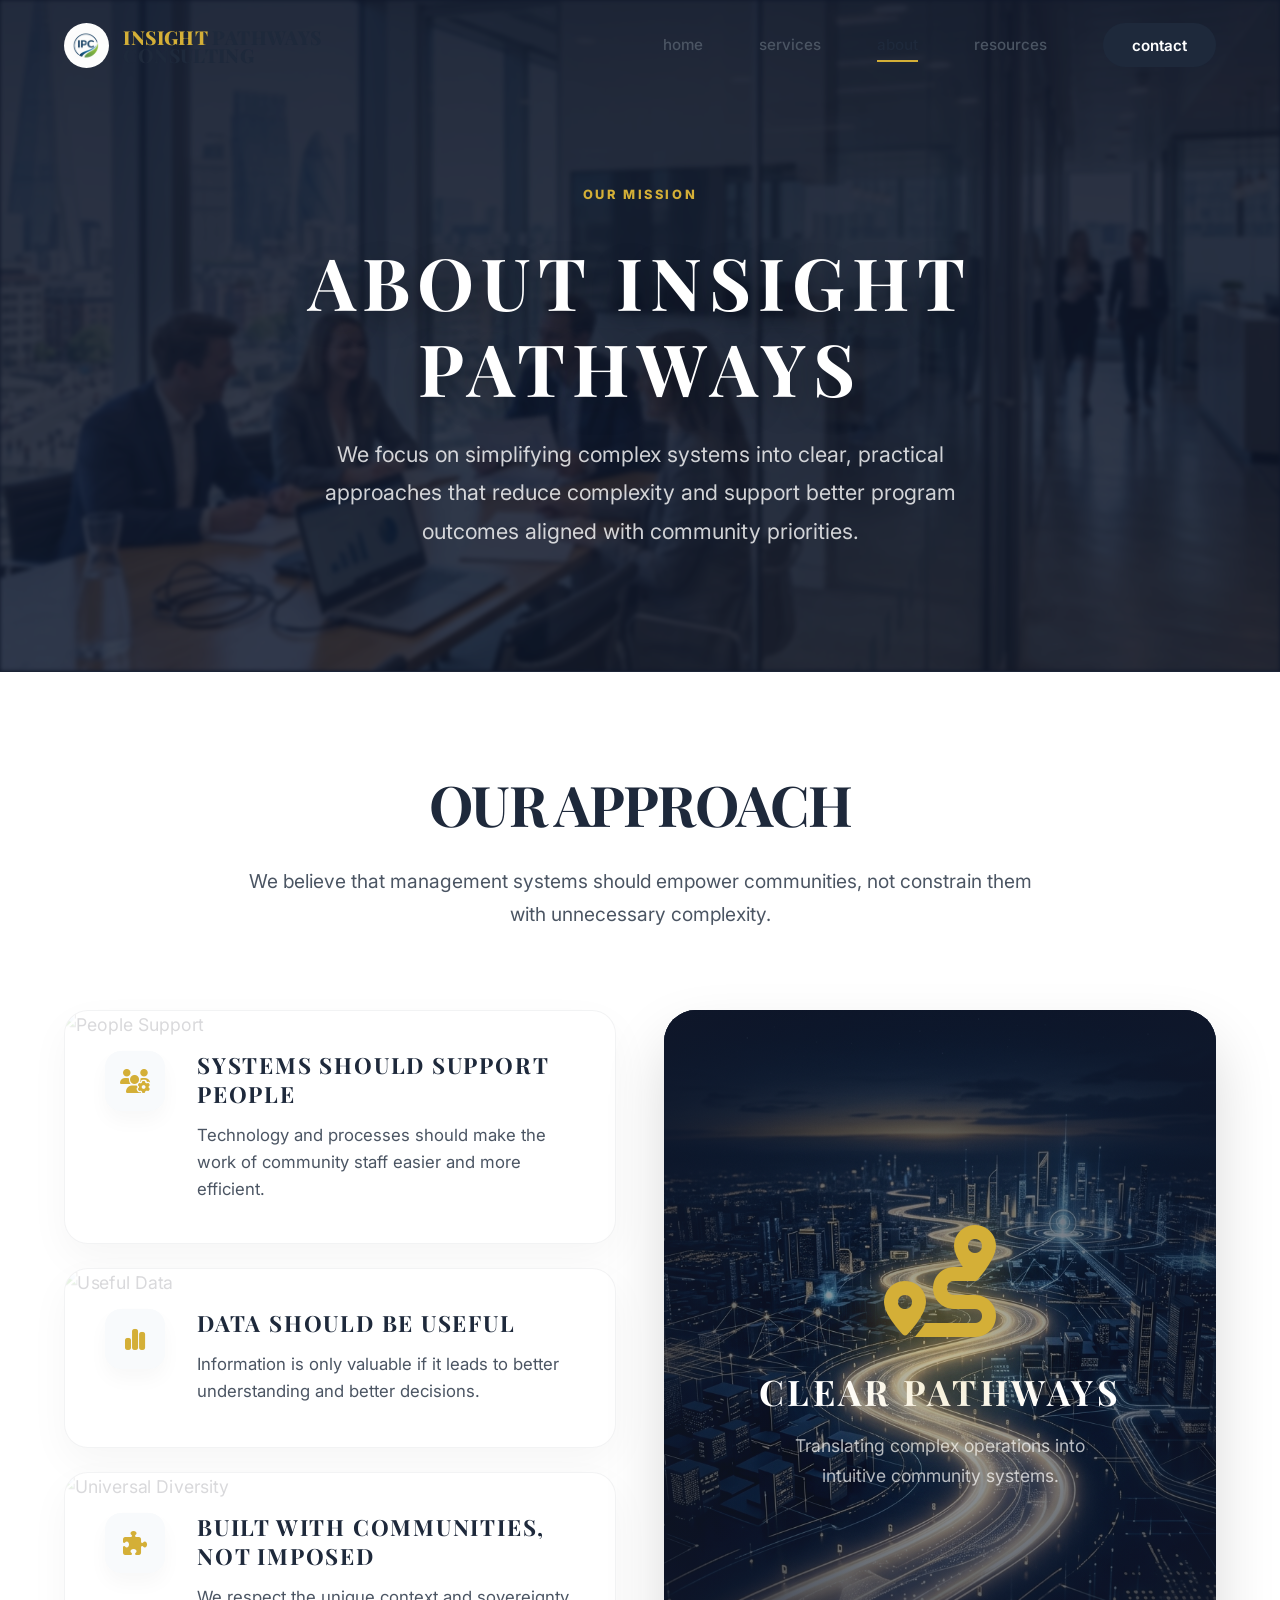
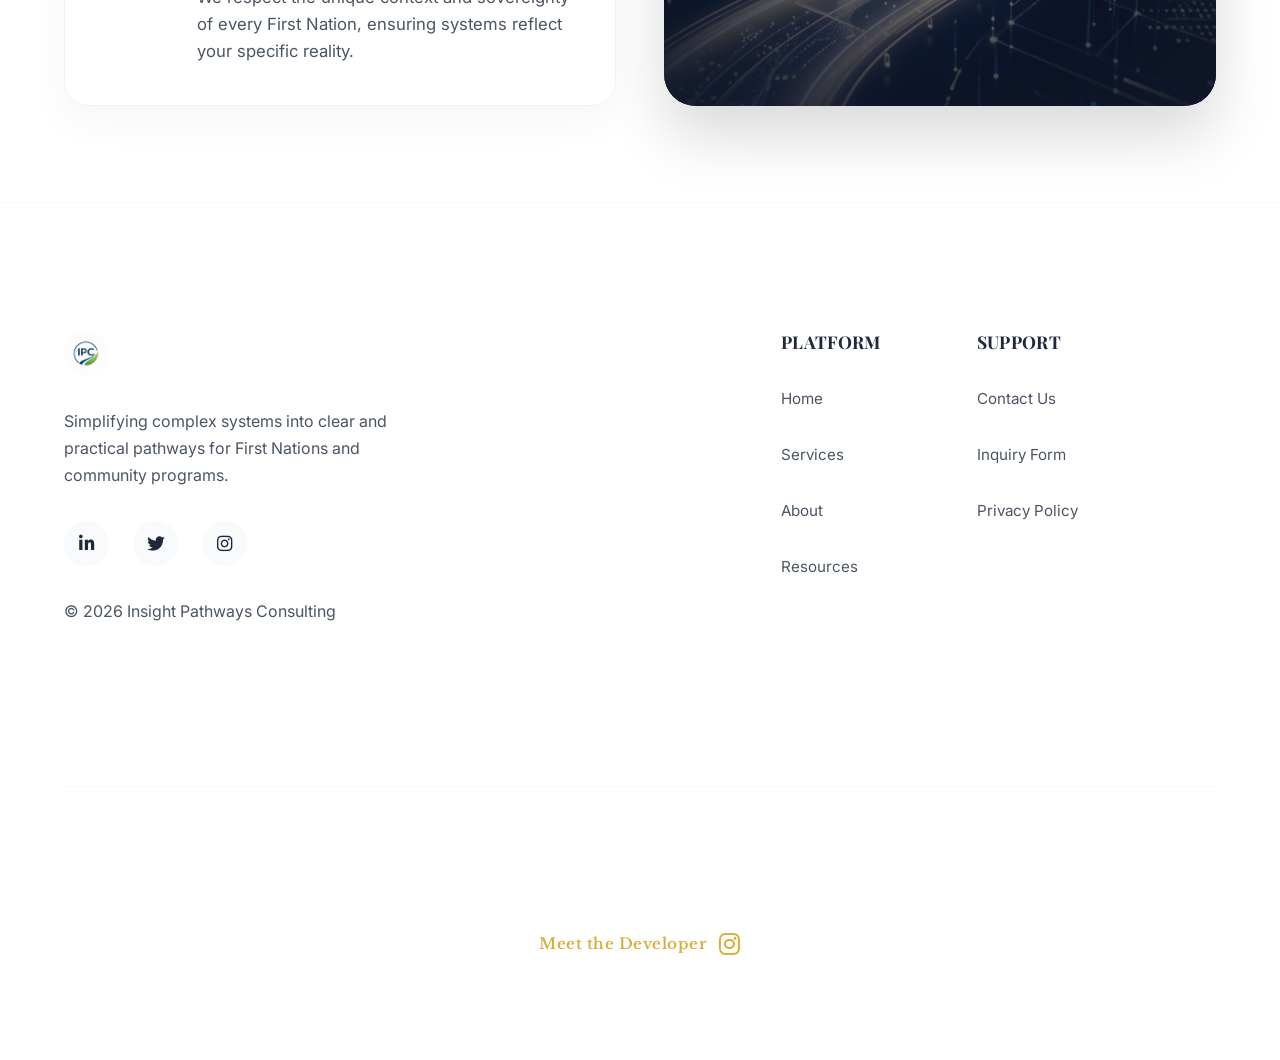
==== commit 7e2c551f: "11 th comitt" ====
--- a/about.html
+++ b/about.html
@@ -122,6 +122,7 @@
                         <a href="#"><i class="fa-brands fa-twitter"></i></a>
                         <a href="#"><i class="fa-brands fa-instagram"></i></a>
                     </div>
+                    <p class="footer-copyright-brand">&copy; 2026 Insight Pathways Consulting</p>
                 </div>
                 <div class="footer-links">
                     <div class="link-group">
@@ -144,7 +145,7 @@
                 </div>
             </div>
             <div class="footer-bottom">
-                <p>&copy; 2024 Insight Pathways Consulting. Proudly serving First Nations communities.</p>
+                <p>&copy; 2026 Insight Pathways Consulting. Proudly serving First Nations communities.</p>
                 <p>Simplified Systems. Community Driven.</p>
                 <div class="developer-link">
                     <a href="https://www.instagram.com/intellex.web?igsh=MWZyenU0bWc3M2RxOQ==" target="_blank" class="meet-dev-link">
--- a/style.css
+++ b/style.css
@@ -359,7 +359,7 @@
     max-width: 1400px;
     background: var(--white);
     border-radius: 40px;
-    padding: 6rem 5rem;
+    padding: 4rem 2rem;
     box-shadow: 0 40px 120px rgba(15, 23, 42, 0.08);
     position: relative;
     overflow: hidden;
@@ -368,15 +368,16 @@
 
 .hero-split {
     display: flex;
-    align-items: center;
-    justify-content: space-between;
-    gap: 4rem;
+    flex-direction: column;
+    align-items: center;
+    justify-content: center;
+    gap: 1.5rem;
+    text-align: center;
 }
 
 /* Left Side Content */
 .hero-content-main {
-    flex: 1.2;
-    text-align: left;
+    display: contents; /* Allow children to be siblings of the logo for ordering */
 }
 
 .brand-name-premium {
@@ -386,9 +387,12 @@
     line-height: 1.1;
     color: var(--primary);
     letter-spacing: -0.02em;
-    margin-bottom: 2rem;
+    margin-bottom: 0.5rem;
     position: relative;
-    display: inline-block;
+    display: block;
+    width: 100%;
+    text-align: center;
+    order: 1;
     opacity: 0;
     animation: 
         fadeUpIn 0.8s cubic-bezier(0.23, 1, 0.32, 1) forwards,
@@ -436,9 +440,12 @@
     font-size: 2.5rem;
     font-weight: 500;
     color: var(--secondary);
-    margin-bottom: 1.5rem;
+    margin-bottom: 0.75rem;
     letter-spacing: -0.01em;
     text-transform: none;
+    order: 2;
+    width: 100%;
+    text-align: center;
     opacity: 0;
     animation: fadeUpIn 0.8s cubic-bezier(0.23, 1, 0.32, 1) forwards 0.2s;
 }
@@ -447,11 +454,13 @@
     font-family: 'Inter', sans-serif;
     font-size: 1.15rem;
     color: var(--text-muted);
-    max-width: 550px;
-    margin-bottom: 3rem;
-    line-height: 1.9;
+    max-width: 650px;
+    margin: 0 auto 1.5rem;
+    line-height: 1.8;
     font-weight: 300;
     letter-spacing: 0.01em;
+    order: 3;
+    text-align: center;
     opacity: 0;
     animation: fadeUpIn 0.8s cubic-bezier(0.23, 1, 0.32, 1) forwards 0.4s;
 }
@@ -469,6 +478,7 @@
     transition: all 0.4s cubic-bezier(0.23, 1, 0.32, 1);
     box-shadow: 0 15px 30px rgba(15, 23, 42, 0.15);
     opacity: 0;
+    order: 5;
     animation: 
         scaleInPremium 0.6s cubic-bezier(0.34, 1.56, 0.64, 1) forwards 0.6s,
         buttonBounce 3s ease-in-out infinite 2s; /* Subtle bounce added */
@@ -492,16 +502,17 @@
 
 /* Right Side Visual */
 .hero-visual-main {
-    flex: 0.8;
+    order: 4;
     display: flex;
     justify-content: center;
     align-items: center;
+    width: 100%;
 }
 
 .logo-circle-premium {
     position: relative;
-    width: 400px;
-    height: 400px;
+    width: 320px;
+    height: 320px;
     background: transparent;
     display: flex;
     justify-content: center;
@@ -531,6 +542,20 @@
     animation: floatUpDown 8s ease-in-out infinite;
 }
 
+.brand-wrapper {
+    order: 1;
+    width: 100%;
+    display: flex;
+    justify-content: center;
+}
+
+.hero-cta-wrapper {
+    order: 5;
+    width: 100%;
+    display: flex;
+    justify-content: center;
+}
+
 @keyframes floatUpDown {
     0%, 100% { transform: translateY(0); }
     50% { transform: translateY(-25px); }
@@ -553,26 +578,23 @@
 
 @media (max-width: 768px) {
     .hero-split {
-        flex-direction: column;
-        text-align: center;
+        gap: 1rem;
     }
     
-    .hero-content-main {
-        text-align: center;
-    }
-
     .brand-name-premium {
-        font-size: 2.5rem; /* Reduced to fit perfectly on mobile */
-        margin-bottom: 1.5rem;
+        font-size: 2.2rem;
+        margin-bottom: 0.5rem;
     }
 
     .hero-headline-premium {
-        font-size: 1.7rem;
+        font-size: 1.6rem;
+        margin-bottom: 0.75rem;
     }
     
     .hero-description-premium {
-        margin: 0 auto 2.5rem;
         font-size: 1rem;
+        max-width: 95%;
+        margin-bottom: 1.5rem;
     }
 
     .hero-container {
@@ -583,7 +605,7 @@
     .logo-circle-premium {
         width: 250px;
         height: 250px;
-        margin-top: 1rem;
+        margin: 0.5rem auto 1.5rem; /* Center and move closer to content */
     }
     
     .hero-premium {
@@ -788,6 +810,14 @@
 .social-links {
     display: flex;
     gap: 1rem;
+}
+
+.footer-copyright-brand {
+    font-size: 0.85rem;
+    color: rgba(255, 255, 255, 0.35);
+    margin-top: 1.5rem;
+    margin-bottom: 0 !important;
+    font-family: 'Inter', sans-serif;
 }
 
 .social-links a {
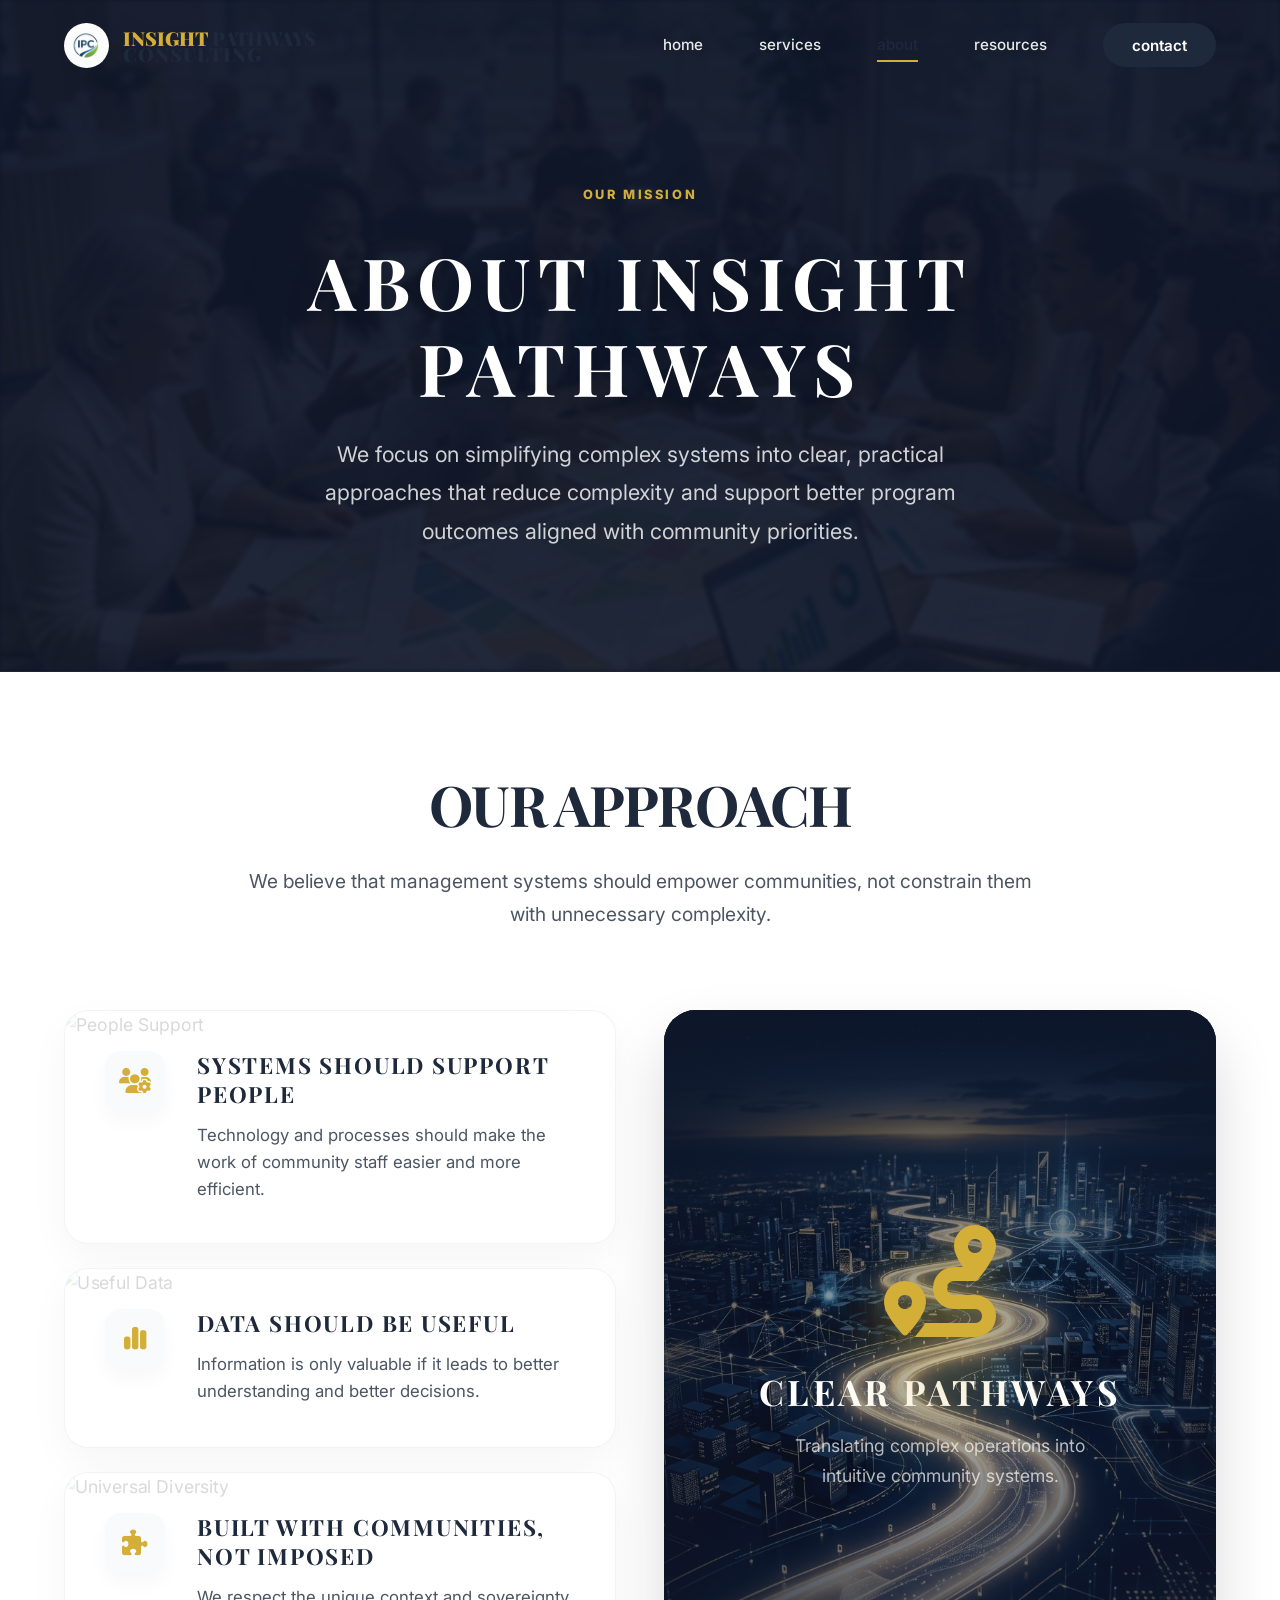
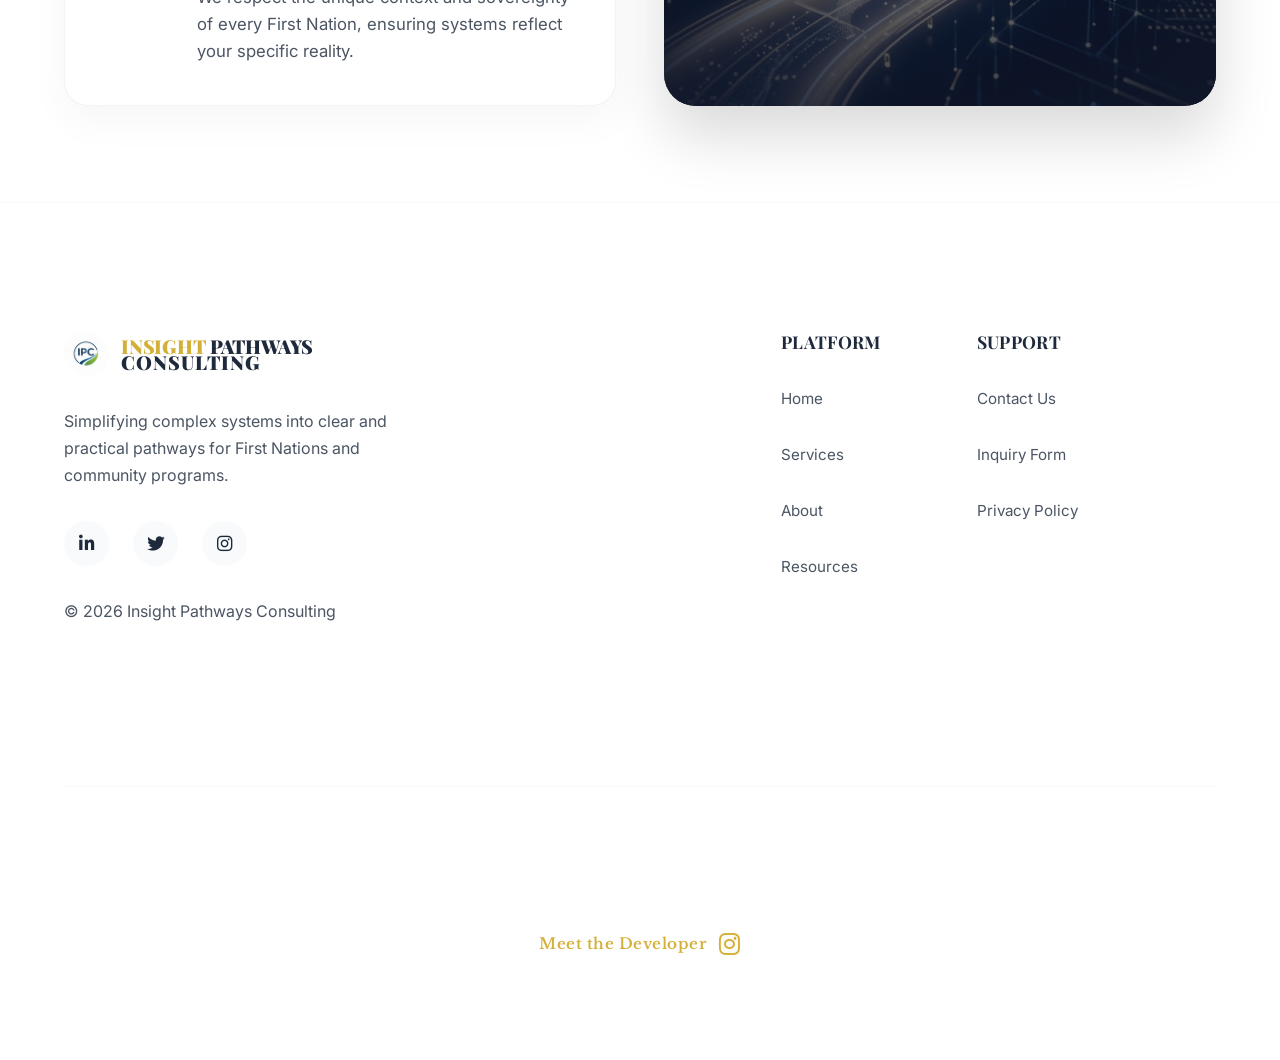
==== commit 52c5a1c7: "12th committ" ====
--- a/about.html
+++ b/about.html
@@ -34,11 +34,12 @@
 
     <header class="subpage-hero light-hero">
         <div class="hero-bg-media-light">
-            <img src="about_hero_sharp.png" alt="Our Mission">
+            <img src="services_blurred_bg.png" alt="About Us" style="width: 100%; height: 100%; object-fit: cover; opacity: 0.8;">
+            <div style="position: absolute; top: 0; left: 0; width: 100%; height: 100%; background: rgba(15, 23, 42, 0.4);"></div>
         </div>
         <div class="container">
             <div class="section-badge reveal-up">Our Mission</div>
-            <h1 class="reveal-up">ABOUT INSIGHT PATHWAYS</h1>
+            <h1 class="reveal-up">About Insight Pathways</h1>
             <p class="reveal-up">
                 We focus on simplifying complex systems into clear, practical approaches that reduce complexity and support better program outcomes aligned with community priorities.
             </p>
@@ -52,14 +53,14 @@
                 <p>We believe that management systems should empower communities, not constrain them with unnecessary complexity.</p>
             </div>
             
-            <div class="responsive-grid" style="margin-top: 4rem;">
-                <div class="about-cards-wrapper" style="display: flex; flex-direction: column; gap: 1.5rem;">
+            <div class="responsive-grid">
+                <div class="about-cards-wrapper">
                     <!-- Card 1 -->
-                    <div class="about-feature-card glass-card reveal-bounce" style="position: relative; overflow: hidden; padding: 2.5rem; border-radius: 24px; min-height: 180px; display: flex; align-items: flex-start; gap: 2rem;">
+                    <div class="about-feature-card glass-card reveal-bounce">
                         <div class="card-bg-layer" style="position: absolute; top:0; left:0; width:100%; height:100%; z-index:0;">
                             <img src="https://images.unsplash.com/photo-1522071820081-009f0129c71c?auto=format&fit=crop&q=80&w=1200" alt="People Support" style="width:100%; height:100%; object-fit:cover; opacity: 0.15; filter: contrast(1.2) grayscale(0.2);">
                         </div>
-                        <div class="about-icon" style="position: relative; z-index: 1; flex-shrink: 0; background: var(--bg-soft); width: 60px; height: 60px; border-radius: 16px; display: flex; align-items: center; justify-content: center; font-size: 1.5rem; color: var(--glow);"><i class="fa-solid fa-users-gear"></i></div>
+                        <div class="about-icon"><i class="fa-solid fa-users-gear"></i></div>
                         <div style="position: relative; z-index: 1;">
                             <h3 style="margin-bottom: 0.8rem; font-size: 1.4rem; color: var(--primary);">Systems should support people</h3>
                             <p style="font-size: 1.05rem; color: var(--text-muted); line-height: 1.6;">Technology and processes should make the work of community staff easier and more efficient.</p>
@@ -67,11 +68,11 @@
                     </div>
                     
                     <!-- Card 2 -->
-                    <div class="about-feature-card glass-card reveal-bounce" style="position: relative; overflow: hidden; padding: 2.5rem; border-radius: 24px; min-height: 180px; display: flex; align-items: flex-start; gap: 2rem; transition-delay: 0.2s;">
+                    <div class="about-feature-card glass-card reveal-bounce" style="transition-delay: 0.2s;">
                         <div class="card-bg-layer" style="position: absolute; top:0; left:0; width:100%; height:100%; z-index:0;">
                             <img src="https://images.unsplash.com/photo-1551288049-bebda4e38f71?auto=format&fit=crop&q=80&w=1200" alt="Useful Data" style="width:100%; height:100%; object-fit:cover; opacity: 0.15; filter: contrast(1.2) grayscale(0.2);">
                         </div>
-                        <div class="about-icon" style="position: relative; z-index: 1; flex-shrink: 0; background: var(--bg-soft); width: 60px; height: 60px; border-radius: 16px; display: flex; align-items: center; justify-content: center; font-size: 1.5rem; color: var(--glow);"><i class="fa-solid fa-chart-simple"></i></div>
+                        <div class="about-icon"><i class="fa-solid fa-chart-simple"></i></div>
                         <div style="position: relative; z-index: 1;">
                             <h3 style="margin-bottom: 0.8rem; font-size: 1.4rem; color: var(--primary);">Data should be useful</h3>
                             <p style="font-size: 1.05rem; color: var(--text-muted); line-height: 1.6;">Information is only valuable if it leads to better understanding and better decisions.</p>
@@ -79,11 +80,11 @@
                     </div>
 
                     <!-- Card 3 -->
-                    <div class="about-feature-card glass-card reveal-bounce" style="position: relative; overflow: hidden; padding: 2.5rem; border-radius: 24px; min-height: 180px; display: flex; align-items: flex-start; gap: 2rem; transition-delay: 0.4s;">
+                    <div class="about-feature-card glass-card reveal-bounce" style="transition-delay: 0.4s;">
                         <div class="card-bg-layer" style="position: absolute; top:0; left:0; width:100%; height:100%; z-index:0;">
                             <img src="https://images.unsplash.com/photo-1531403009284-440f080d1e12?auto=format&fit=crop&q=80&w=1200" alt="Universal Diversity" style="width:100%; height:100%; object-fit:cover; opacity: 0.15; filter: contrast(1.2) grayscale(0.2);">
                         </div>
-                        <div class="about-icon" style="position: relative; z-index: 1; flex-shrink: 0; background: var(--bg-soft); width: 60px; height: 60px; border-radius: 16px; display: flex; align-items: center; justify-content: center; font-size: 1.5rem; color: var(--glow);"><i class="fa-solid fa-puzzle-piece"></i></div>
+                        <div class="about-icon"><i class="fa-solid fa-puzzle-piece"></i></div>
                         <div style="position: relative; z-index: 1;">
                             <h3 style="margin-bottom: 0.8rem; font-size: 1.4rem; color: var(--primary);">Built with communities, not imposed</h3>
                             <p style="font-size: 1.05rem; color: var(--text-muted); line-height: 1.6;">We respect the unique context and sovereignty of every First Nation, ensuring systems reflect your specific reality.</p>
@@ -91,7 +92,7 @@
                     </div>
                 </div>
 
-                <div class="about-visual reveal-bounce" style="position: relative; overflow: hidden; display: flex; justify-content: center; align-items: center; padding: 4rem; background: var(--primary); border-radius: 32px; box-shadow: 0 30px 60px rgba(0,0,0,0.15); min-height: 450px;">
+                <div class="about-visual reveal-bounce">
                     <div class="visual-bg" style="position: absolute; top:0; left:0; width:100%; height:100%; z-index:0;">
                         <img src="clear_pathways_stunning_ai.png" alt="Clear Pathways System" style="width:100%; height:100%; object-fit:cover; opacity: 0.75; filter: brightness(0.9) contrast(1.1); transform: scale(1.05);">
                         <div style="position:absolute; top:0; left:0; width:100%; height:100%; background: radial-gradient(circle at center, transparent 0%, rgba(15, 23, 42, 0.95) 100%);"></div>
@@ -114,6 +115,10 @@
                 <div class="footer-brand">
                     <a href="index.html" class="logo">
                         <img src="assets/images/ipc-logo-final.png" alt="IPC Logo" class="nav-logo-icon">
+                        <div class="logo-stack">
+                            <span class="logo-line-top"><span class="logo-insight">INSIGHT</span> PATHWAYS</span>
+                            <span class="logo-line-bottom">CONSULTING</span>
+                        </div>
                     </a>
                     <p>Simplifying complex systems into clear and practical pathways for First Nations and community
                         programs.</p>
--- a/style.css
+++ b/style.css
@@ -248,6 +248,7 @@
     align-items: center;
     z-index: 1000;
     transition: var(--transition-smooth);
+    background: transparent;
 }
 
 nav.scrolled {
@@ -288,8 +289,7 @@
     display: flex;
     align-items: center;
     gap: 0.9rem;
-    color: var(--primary);
-    /* Revert to dark for light theme */
+    color: var(--white);
     text-decoration: none;
     transition: var(--transition-smooth);
 }
@@ -302,38 +302,36 @@
     display: flex;
     flex-direction: column;
     justify-content: center;
-    line-height: 0.95;
+    line-height: 0.85;
     margin-top: 2px;
 }
 
 .logo-line-top {
+    font-family: 'Playfair Display', serif;
     font-size: 1.2rem;
-    font-weight: 800;
-    letter-spacing: 0.02em;
-    white-space: nowrap;
+    font-weight: 900;
+    letter-spacing: -0.01em;
     text-transform: uppercase;
     color: var(--primary);
+    display: flex;
+    align-items: center;
+}
+
+.logo-line-bottom {
+    font-family: 'Playfair Display', serif;
+    font-size: 1.2rem;
+    font-weight: 900;
+    letter-spacing: 0.05em;
+    text-transform: uppercase;
+    color: var(--primary);
 }
 
 .logo-insight {
     color: var(--glow);
-}
-
-.logo-line-bottom {
-    font-size: 1.2rem;
-    font-weight: 800;
-    text-transform: uppercase;
-    letter-spacing: 0.02em;
-    color: var(--primary);
-    margin-top: 0;
-}
-
-@media (max-width: 600px) {
-    .logo-line-top,
-    .logo-line-bottom {
-        font-size: 1.1rem;
-    }
-}
+    margin-right: 0.25rem;
+}
+
+
 
 .nav-logo-icon {
     height: 45px;
@@ -346,24 +344,27 @@
 /* --- Premium Modern Hero Section (Apple/Tesla Style) --- */
 .hero-premium {
     min-height: 100vh;
-    background: radial-gradient(circle at center, #F8FAFC 0%, #E2E8F0 100%);
+    background: linear-gradient(rgba(15, 23, 42, 0.1), rgba(15, 23, 42, 0.2)), url('assets/images/hero-bg.jpg') center/cover no-repeat scroll;
     display: flex;
     align-items: center;
     justify-content: center;
     padding: 140px 2rem 80px;
+    position: relative;
     overflow: hidden;
 }
 
 .hero-container {
     width: 100%;
     max-width: 1400px;
-    background: var(--white);
+    background: url('assets/images/hero-bg.jpg') center/cover no-repeat;
+    backdrop-filter: blur(10px);
+    -webkit-backdrop-filter: blur(20px);
     border-radius: 40px;
     padding: 4rem 2rem;
-    box-shadow: 0 40px 120px rgba(15, 23, 42, 0.08);
+    box-shadow: 0 40px 120px rgba(0, 0, 0, 0.2);
     position: relative;
     overflow: hidden;
-    border: 1px solid rgba(255, 255, 255, 0.6);
+    border: 1px solid rgba(255, 255, 255, 0.3);
 }
 
 .hero-split {
@@ -628,8 +629,7 @@
 .nav-links a {
     font-size: 0.95rem;
     font-weight: 500;
-    color: var(--text-muted);
-    /* Revert to grey for light theme */
+    color: rgba(255, 255, 255, 0.9);
     position: relative;
     transition: var(--transition-hover);
 }
@@ -694,10 +694,15 @@
 .mobile-toggle .bar {
     width: 28px;
     height: 3px;
+    background: var(--white);
+    border-radius: 3px;
+    transition: var(--transition-smooth);
+}
+
+nav.scrolled .mobile-toggle .bar {
     background: var(--primary);
-    border-radius: 3px;
-    transition: all 0.4s cubic-bezier(0.23, 1, 0.32, 1);
-}
+}
+
 
 .mobile-toggle.active .bar:nth-child(1) {
     transform: rotate(45deg) translate(6px, 6px);
@@ -3202,10 +3207,46 @@
 }
 
 @media (max-width: 900px) {
+    .why-us {
+        padding: 5rem 0;
+    }
+
     .why-grid {
         grid-template-columns: 1fr;
-        gap: 4rem;
+        gap: 3rem;
         text-align: center;
+    }
+
+    .feature-item {
+        flex-direction: column;
+        align-items: center;
+        gap: 1.2rem;
+        margin-bottom: 3.5rem;
+    }
+
+    .feature-text {
+        text-align: center;
+    }
+
+    .feature-text h3 {
+        font-size: 1.5rem;
+    }
+
+    .feature-text p {
+        font-size: 1.05rem;
+        max-width: 450px;
+        margin: 0 auto;
+        opacity: 0.8;
+    }
+
+    .why-content p {
+        margin-bottom: 2rem !important;
+        font-size: 1.1rem !important;
+    }
+
+    .why-content h2 {
+        font-size: 2.2rem !important;
+        margin-bottom: 1rem !important;
     }
 }
 
@@ -4537,6 +4578,7 @@
     grid-template-columns: repeat(auto-fit, minmax(320px, 1fr));
     gap: 3rem;
     align-items: stretch;
+    margin-top: 4rem;
 }
 
 @media (max-width: 900px) {
@@ -4550,15 +4592,36 @@
 /* About Section Specifics */
 .about-feature-card {
     background: var(--white);
-    padding: 2rem;
-    border-radius: 20px;
+    padding: 2.5rem;
+    border-radius: 24px;
     border: 1px solid rgba(15, 23, 42, 0.05);
     display: flex;
-    align-items: center;
-    gap: 1.5rem;
+    align-items: flex-start;
+    gap: 2rem;
     text-align: left;
     box-shadow: var(--shadow-premium);
     transition: var(--transition-hover);
+    position: relative;
+    overflow: hidden;
+    min-height: 180px;
+}
+
+@media (max-width: 768px) {
+    .about-feature-card {
+        flex-direction: column;
+        align-items: center;
+        text-align: center;
+        padding: 2rem 1.5rem;
+        gap: 1.2rem;
+    }
+
+    .about-feature-card h3 {
+        font-size: 1.4rem !important;
+    }
+
+    .about-feature-card p {
+        font-size: 1rem !important;
+    }
 }
 
 .about-feature-card:hover {
@@ -4570,13 +4633,56 @@
     width: 60px;
     height: 60px;
     background: var(--bg-soft);
-    border-radius: 12px;
+    border-radius: 16px;
     display: flex;
     align-items: center;
     justify-content: center;
     font-size: 1.6rem;
     color: var(--glow);
     flex-shrink: 0;
+    position: relative;
+    z-index: 1;
+}
+
+.about-cards-wrapper {
+    display: flex;
+    flex-direction: column;
+    gap: 1.5rem;
+}
+
+@media (max-width: 768px) {
+    .about-cards-wrapper {
+        gap: 2rem;
+    }
+}
+
+.about-visual {
+    position: relative;
+    overflow: hidden;
+    display: flex;
+    justify-content: center;
+    align-items: center;
+    padding: 4rem;
+    background: var(--primary);
+    border-radius: 32px;
+    box-shadow: 0 30px 60px rgba(0, 0, 0, 0.15);
+    min-height: 450px;
+}
+
+@media (max-width: 768px) {
+    .about-visual {
+        min-height: 350px;
+        padding: 2rem 1rem;
+        border-radius: 24px;
+    }
+    
+    .about-visual h3 {
+        font-size: 1.8rem !important;
+    }
+
+    .about-visual i {
+        font-size: 5rem !important;
+    }
 }
 
 /* Contact Page Specifics */
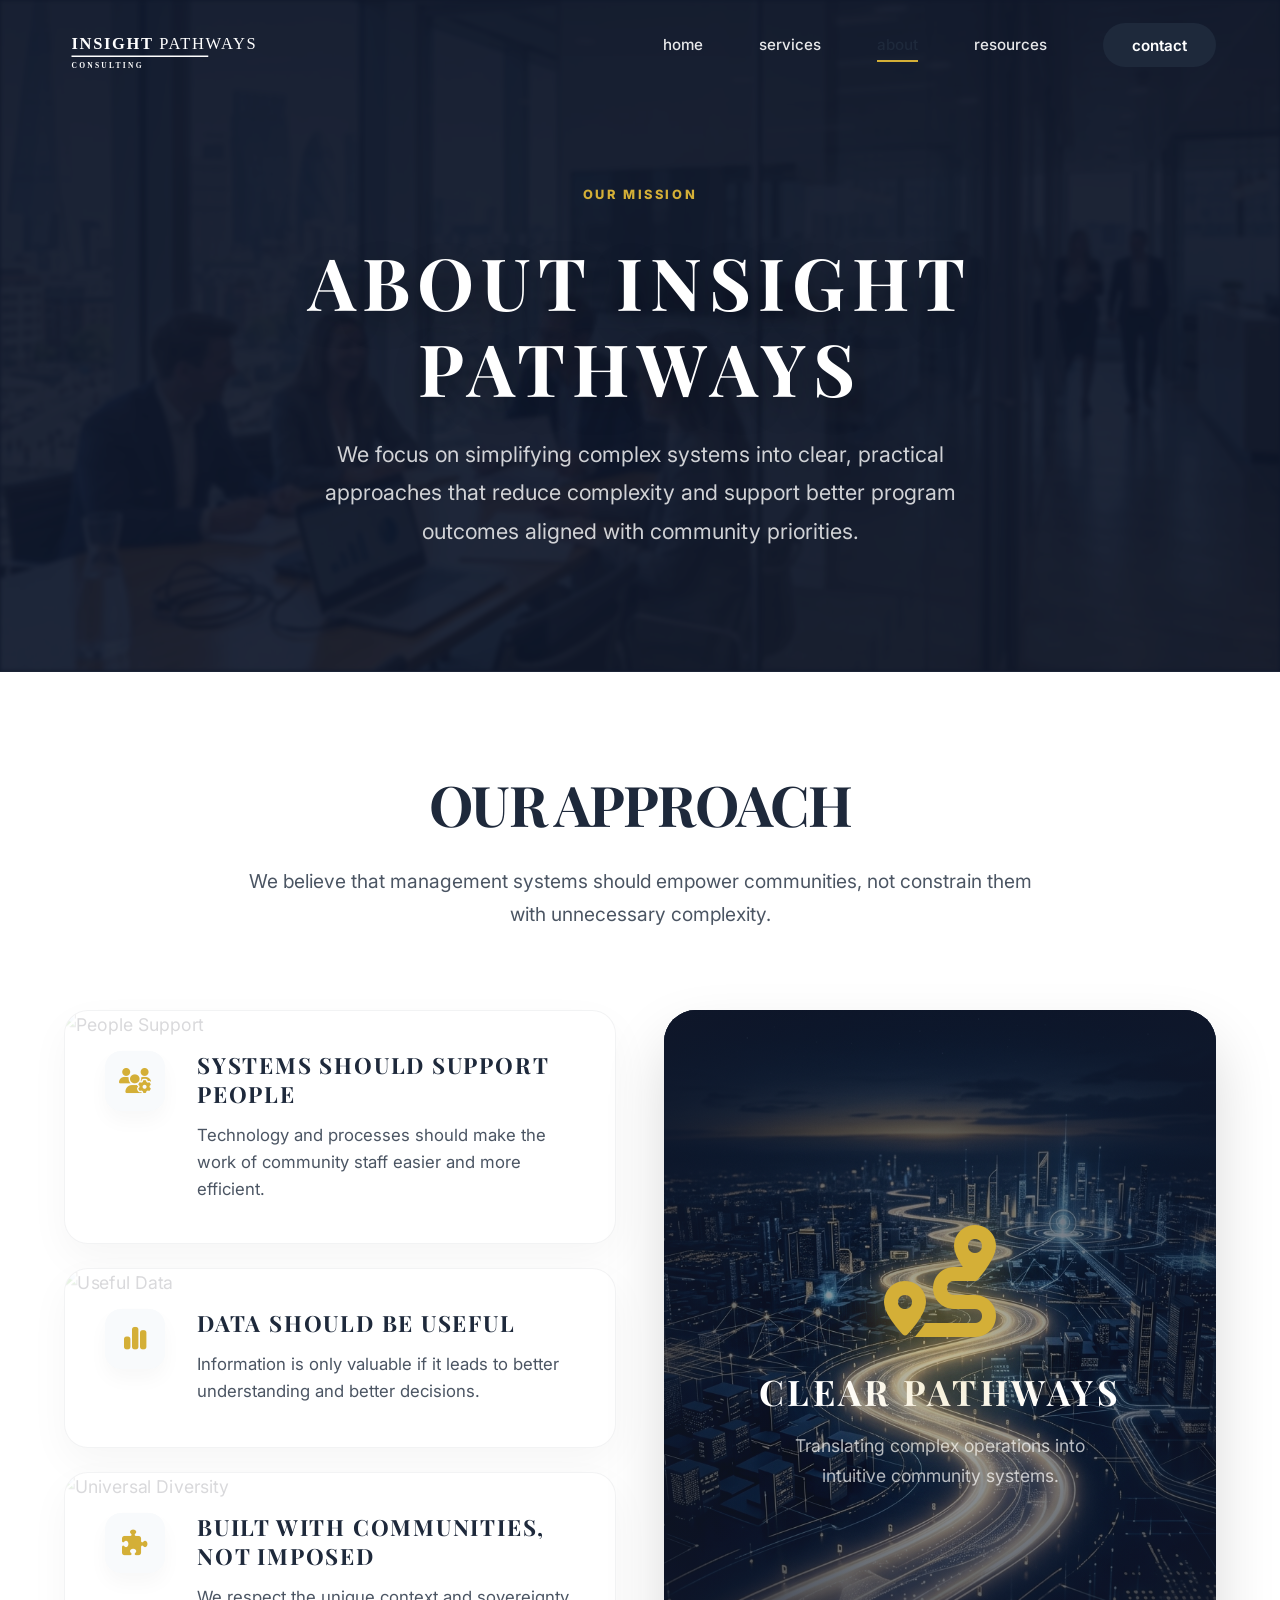
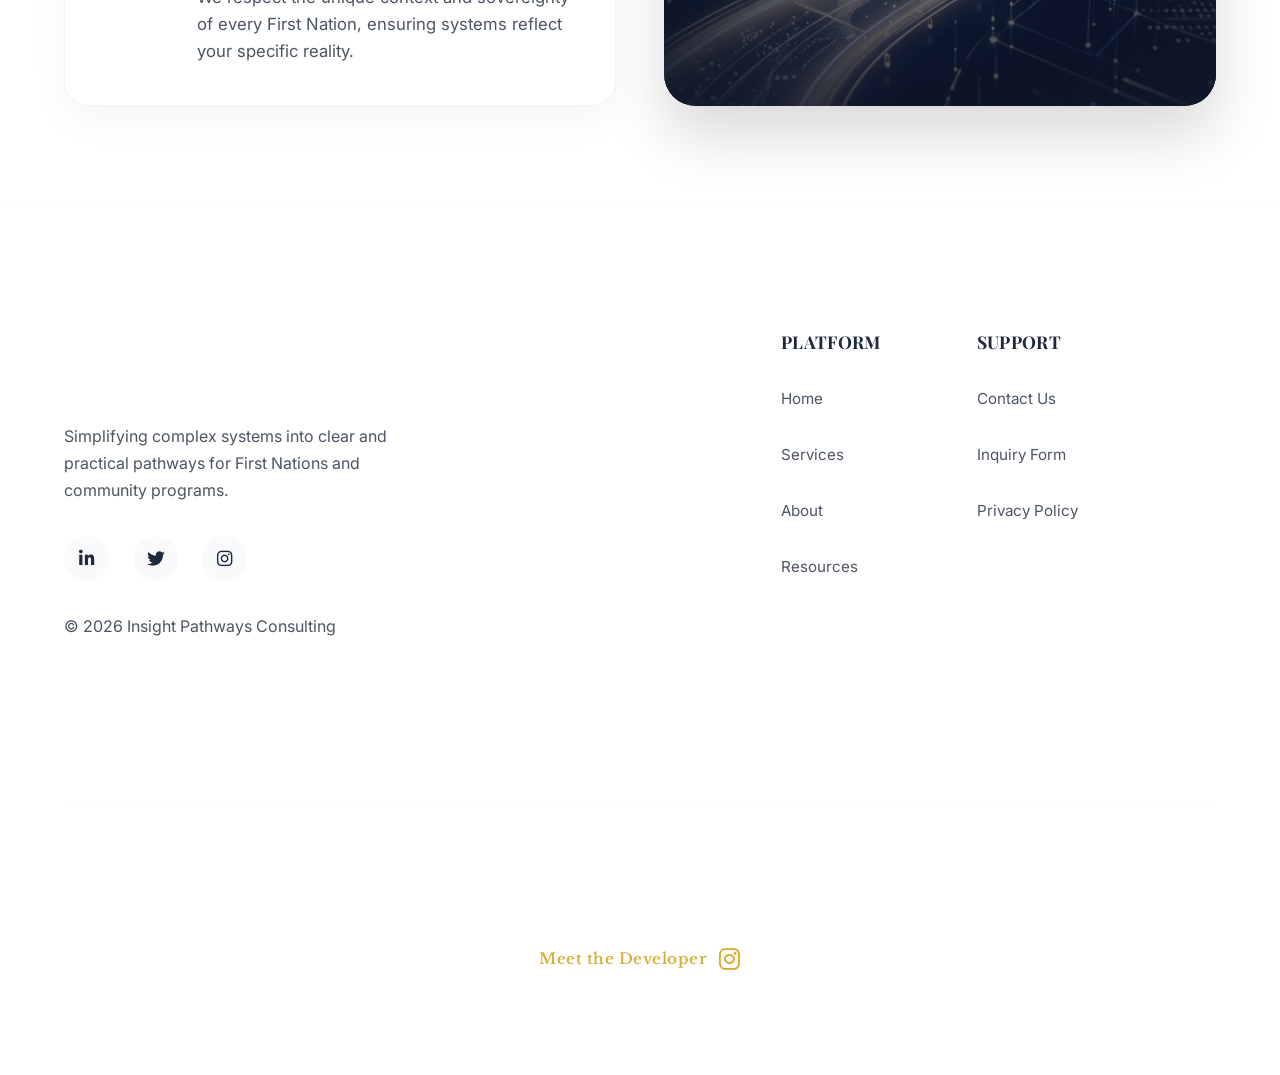
==== commit 18881fc1: "13th committ" ====
--- a/about.html
+++ b/about.html
@@ -10,12 +10,8 @@
 <body>
     <nav id="navbar">
         <div class="container nav-container">
-            <a href="index.html" class="logo">
-                <img src="assets/images/ipc-logo-final.png" alt="IPC Logo" class="nav-logo-icon">
-                <div class="logo-stack">
-                    <span class="logo-line-top"><span class="logo-insight">INSIGHT</span> PATHWAYS</span>
-                    <span class="logo-line-bottom">CONSULTING</span>
-                </div>
+            <a href="index.html" class="logo-premium">
+                <img src="assets/images/logo-animated.svg" alt="Insight Pathways Consulting" class="nav-logo-svg">
             </a>
             <ul class="nav-links">
                 <li><a href="index.html">home</a></li>
@@ -34,7 +30,7 @@
 
     <header class="subpage-hero light-hero">
         <div class="hero-bg-media-light">
-            <img src="services_blurred_bg.png" alt="About Us" style="width: 100%; height: 100%; object-fit: cover; opacity: 0.8;">
+            <img src="about_hero_sharp.png" alt="About Us" style="width: 100%; height: 100%; object-fit: cover; opacity: 0.8;">
             <div style="position: absolute; top: 0; left: 0; width: 100%; height: 100%; background: rgba(15, 23, 42, 0.4);"></div>
         </div>
         <div class="container">
@@ -113,12 +109,8 @@
         <div class="container">
             <div class="footer-top">
                 <div class="footer-brand">
-                    <a href="index.html" class="logo">
-                        <img src="assets/images/ipc-logo-final.png" alt="IPC Logo" class="nav-logo-icon">
-                        <div class="logo-stack">
-                            <span class="logo-line-top"><span class="logo-insight">INSIGHT</span> PATHWAYS</span>
-                            <span class="logo-line-bottom">CONSULTING</span>
-                        </div>
+                    <a href="index.html" class="logo-premium">
+                        <img src="assets/images/logo-animated.svg" alt="Insight Pathways Consulting" class="nav-logo-svg">
                     </a>
                     <p>Simplifying complex systems into clear and practical pathways for First Nations and community
                         programs.</p>
--- a/style.css
+++ b/style.css
@@ -285,17 +285,34 @@
     }
 }
 
-.logo {
-    display: flex;
-    align-items: center;
-    gap: 0.9rem;
-    color: var(--white);
+.logo-premium {
+    display: flex;
+    align-items: center;
     text-decoration: none;
     transition: var(--transition-smooth);
 }
 
-nav.scrolled .logo {
-    color: var(--primary);
+.nav-logo-svg {
+    height: 60px;
+    width: auto;
+    display: block;
+    transition: var(--transition-smooth);
+    /* Make the logo white on transparent nav for visibility over hero bg */
+    filter: brightness(0) invert(1);
+}
+
+nav.scrolled .nav-logo-svg {
+    height: 50px;
+    filter: none; /* Return to original professional colors on white background */
+}
+
+@media (max-width: 768px) {
+    .nav-logo-svg {
+        height: 45px;
+    }
+    nav.scrolled .nav-logo-svg {
+        height: 40px;
+    }
 }
 
 .logo-stack {
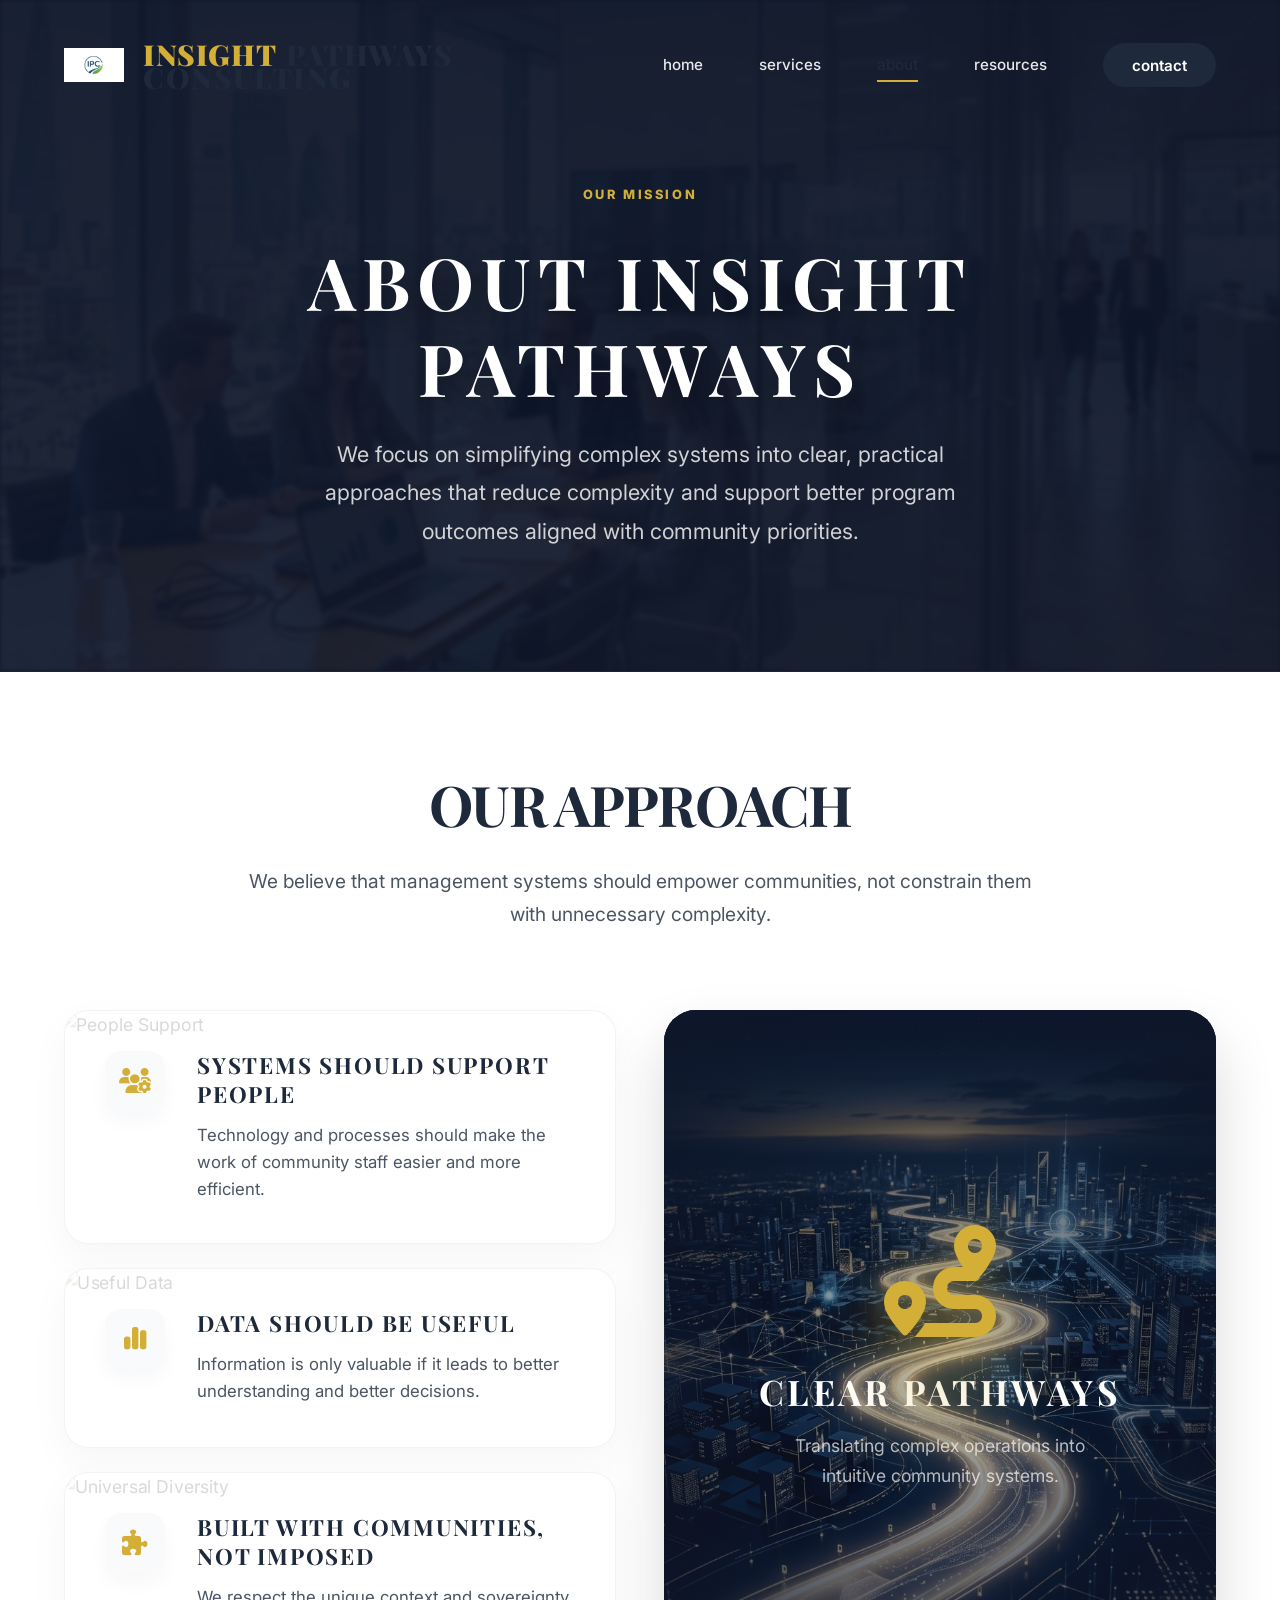
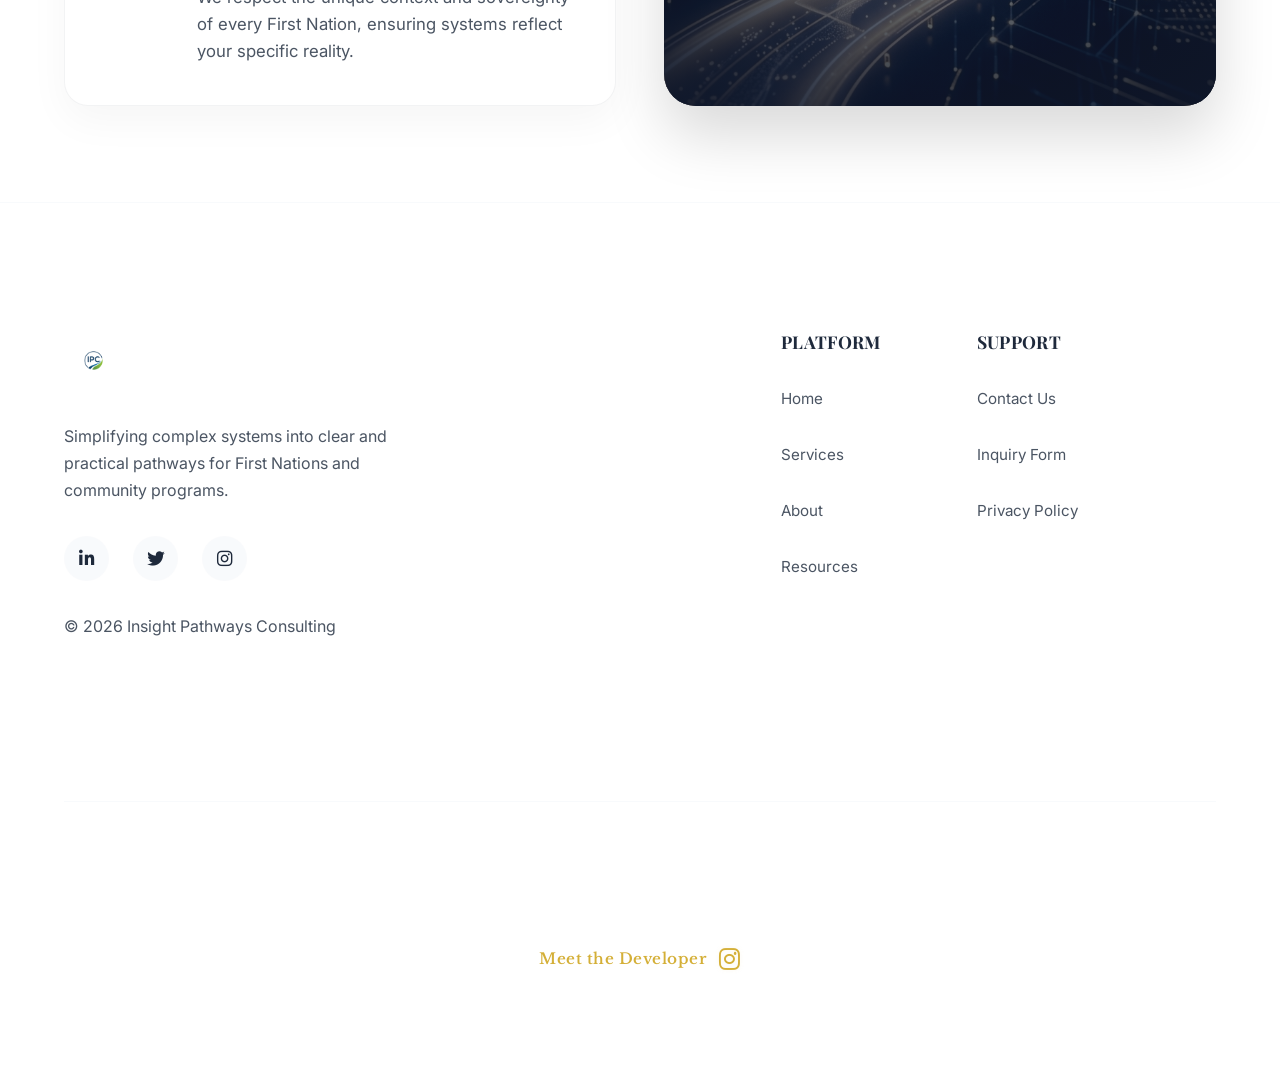
==== commit dd56e31a: "14th committ" ====
--- a/about.html
+++ b/about.html
@@ -10,8 +10,14 @@
 <body>
     <nav id="navbar">
         <div class="container nav-container">
-            <a href="index.html" class="logo-premium">
-                <img src="assets/images/logo-animated.svg" alt="Insight Pathways Consulting" class="nav-logo-svg">
+            <a href="index.html" class="logo-new">
+                <div class="logo-icon-wrapper">
+                    <img src="assets/images/ipc-logo-new.png" alt="IPC Logo" class="nav-logo-icon-new">
+                </div>
+                <div class="logo-text-stack">
+                    <div class="logo-line-top"><span class="logo-insight">INSIGHT</span> <span class="logo-pathways">PATHWAYS</span></div>
+                    <div class="logo-line-bottom"><span class="logo-consulting">CONSULTING</span></div>
+                </div>
             </a>
             <ul class="nav-links">
                 <li><a href="index.html">home</a></li>
@@ -21,9 +27,7 @@
                 <li><a href="contact.html" class="nav-cta">contact</a></li>
             </ul>
             <div class="mobile-toggle" id="mobile-menu">
-                <div class="bar"></div>
-                <div class="bar"></div>
-                <div class="bar"></div>
+                <i class="fa-solid fa-bars"></i>
             </div>
         </div>
     </nav>
@@ -109,8 +113,10 @@
         <div class="container">
             <div class="footer-top">
                 <div class="footer-brand">
-                    <a href="index.html" class="logo-premium">
-                        <img src="assets/images/logo-animated.svg" alt="Insight Pathways Consulting" class="nav-logo-svg">
+                    <a href="index.html" class="logo-new">
+                        <div class="logo-icon-wrapper">
+                            <img src="assets/images/ipc-logo-new.png" alt="IPC Logo" class="nav-logo-icon-new">
+                        </div>
                     </a>
                     <p>Simplifying complex systems into clear and practical pathways for First Nations and community
                         programs.</p>
--- a/style.css
+++ b/style.css
@@ -243,7 +243,7 @@
     top: 0;
     left: 0;
     width: 100%;
-    height: 90px;
+    height: 130px;
     display: flex;
     align-items: center;
     z-index: 1000;
@@ -252,7 +252,7 @@
 }
 
 nav.scrolled {
-    height: 75px;
+    height: 100px;
     background: var(--glass);
     backdrop-filter: var(--blur);
     border-bottom: 1px solid var(--glass-border);
@@ -278,6 +278,20 @@
     align-items: center;
 }
 
+.mobile-toggle {
+    display: none;
+    font-size: 2.8rem;
+    color: var(--white);
+    cursor: pointer;
+    transition: var(--transition-smooth);
+    z-index: 1001;
+    filter: drop-shadow(0 2px 10px rgba(0,0,0,0.3));
+}
+
+nav.scrolled .mobile-toggle {
+    color: var(--primary);
+}
+
 @media (max-width: 900px) {
     .nav-container {
         display: flex;
@@ -285,77 +299,140 @@
     }
 }
 
-.logo-premium {
-    display: flex;
-    align-items: center;
+.logo-new {
+    display: flex;
+    align-items: center;
+    gap: 1.2rem;
     text-decoration: none;
     transition: var(--transition-smooth);
 }
 
-.nav-logo-svg {
+.logo-icon-wrapper {
+    width: 60px;
     height: 60px;
-    width: auto;
-    display: block;
+    background: transparent;
+    display: flex;
+    align-items: center;
+    justify-content: center;
+    flex-shrink: 0;
     transition: var(--transition-smooth);
-    /* Make the logo white on transparent nav for visibility over hero bg */
-    filter: brightness(0) invert(1);
-}
-
-nav.scrolled .nav-logo-svg {
-    height: 50px;
-    filter: none; /* Return to original professional colors on white background */
-}
-
-@media (max-width: 768px) {
-    .nav-logo-svg {
-        height: 45px;
-    }
-    nav.scrolled .nav-logo-svg {
-        height: 40px;
-    }
-}
-
-.logo-stack {
+}
+
+/* Removed scroll-based resizing to prevent zooming effect */
+
+.nav-logo-icon-new {
+    width: 100%;
+    height: 100%;
+    object-fit: contain;
+    filter: contrast(1.05);
+    transition: var(--transition-smooth);
+}
+
+.logo-text-stack {
     display: flex;
     flex-direction: column;
-    justify-content: center;
-    line-height: 0.85;
+    line-height: 0.8;
     margin-top: 2px;
 }
 
 .logo-line-top {
     font-family: 'Playfair Display', serif;
-    font-size: 1.2rem;
+    font-size: 1.8rem;
     font-weight: 900;
-    letter-spacing: -0.01em;
     text-transform: uppercase;
-    color: var(--primary);
-    display: flex;
-    align-items: center;
+    letter-spacing: 0.02em;
+    display: flex;
+    gap: 0.6rem;
 }
 
 .logo-line-bottom {
     font-family: 'Playfair Display', serif;
-    font-size: 1.2rem;
+    font-size: 1.8rem;
     font-weight: 900;
+    text-transform: uppercase;
     letter-spacing: 0.05em;
-    text-transform: uppercase;
-    color: var(--primary);
-}
+}
+
+/* Removed nav.scrolled logo text resizing */
 
 .logo-insight {
     color: var(--glow);
-    margin-right: 0.25rem;
-}
-
-
-
-.nav-logo-icon {
-    height: 45px;
-    width: 45px;
-    object-fit: cover;
-    display: block;
-    border-radius: 50%;
+}
+
+.logo-pathways,
+.logo-consulting {
+    color: var(--primary);
+    transition: var(--transition-smooth);
+}
+
+nav.scrolled .logo-pathways,
+nav.scrolled .logo-consulting {
+    color: var(--primary);
+}
+
+@media (max-width: 1024px) {
+    nav {
+        height: 85px;
+    }
+    nav.scrolled {
+        height: 75px;
+    }
+    .mobile-toggle {
+        display: flex;
+        flex-shrink: 0;
+        margin-left: 1rem;
+        font-size: 2.2rem;
+    }
+    .nav-links {
+        display: none;
+    }
+    .nav-links.open {
+        display: flex;
+        flex-direction: column;
+        position: absolute;
+        top: 100%;
+        left: 0;
+        width: 100%;
+        background: var(--white);
+        padding: 2.5rem;
+        box-shadow: var(--shadow-premium);
+        border-top: 1px solid var(--glass-border);
+    }
+    .nav-links.open li {
+        margin: 1.2rem 0;
+        width: 100%;
+        text-align: center;
+    }
+    .nav-links.open a {
+        color: var(--primary) !important;
+        font-size: 1.3rem;
+        font-weight: 600;
+        display: block;
+        width: 100%;
+    }
+    
+    /* Icon Swap for Mobile Menu */
+    .mobile-toggle.active i::before {
+        content: "\f00d"; /* Font Awesome 'X' icon */
+    }
+    
+    .logo-new {
+        gap: 0.5rem;
+    }
+    .logo-icon-wrapper {
+        width: 45px;
+        height: 45px;
+    }
+    .nav-logo-icon-new {
+        transform: none; /* No zooming on mobile */
+        clip-path: none;
+    }
+    .logo-line-top, .logo-line-bottom {
+        font-size: 0.95rem;
+    }
+    .logo-line-top {
+        gap: 0.3rem;
+    }
 }
 
 /* --- Premium Modern Hero Section (Apple/Tesla Style) --- */
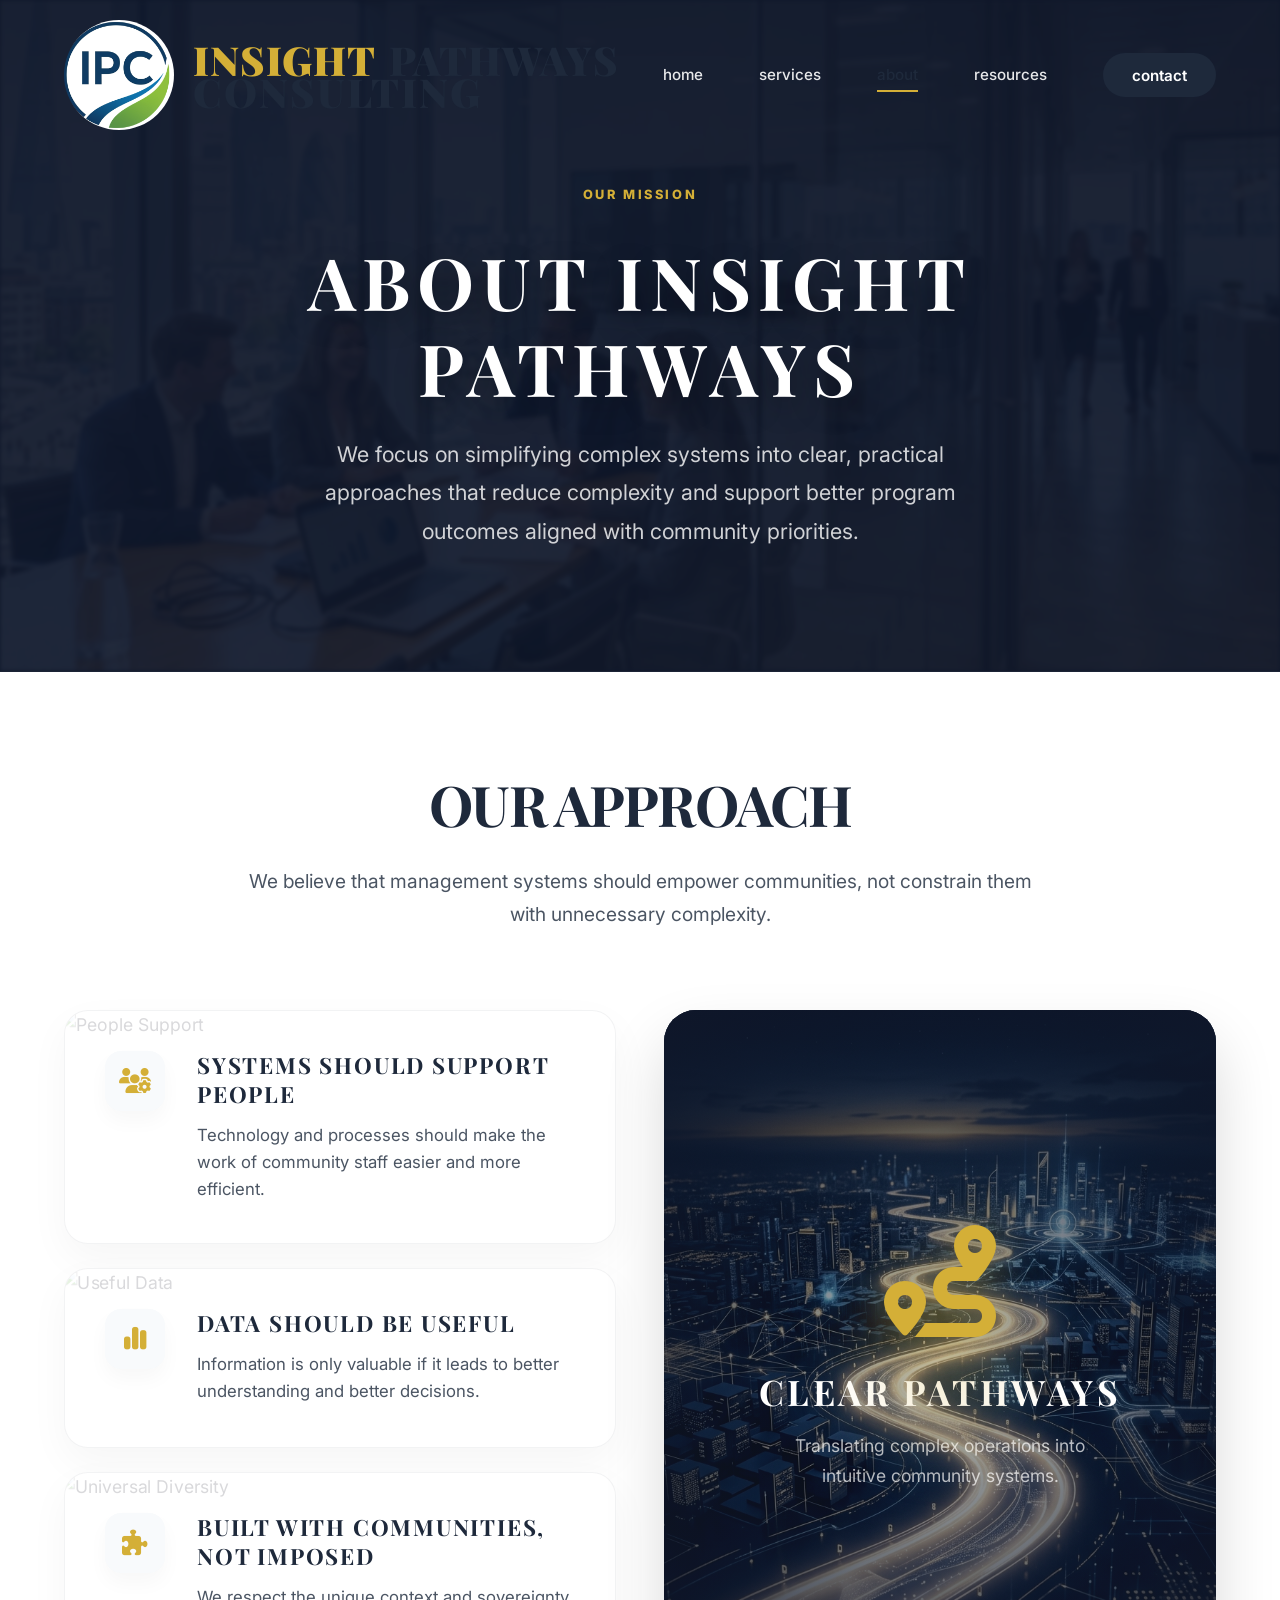
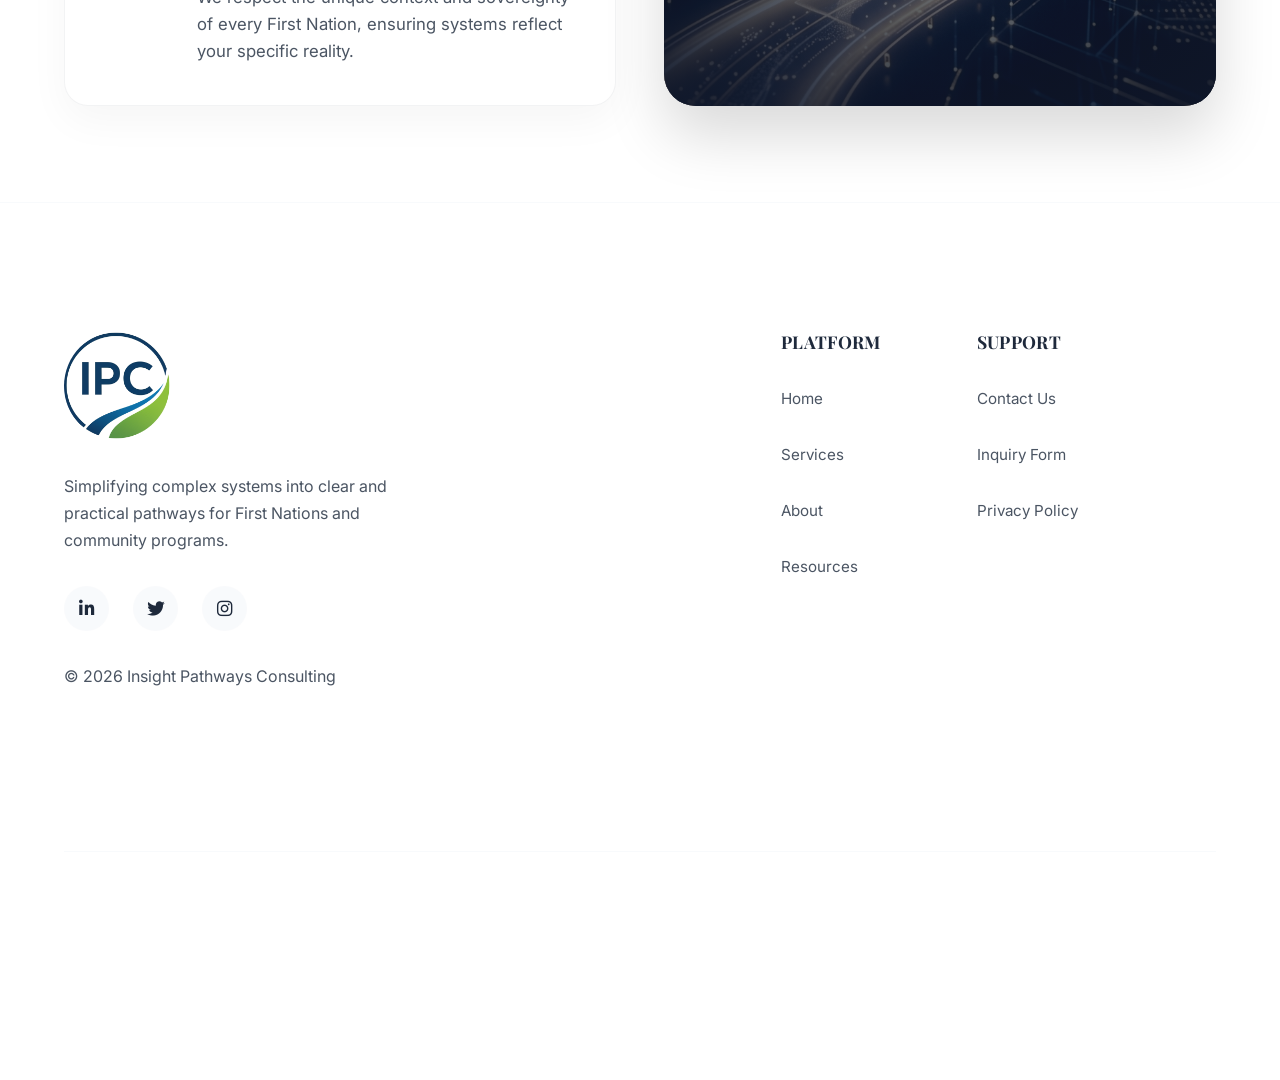
==== commit b34c9c65: "25th committ" ====
--- a/about.html
+++ b/about.html
@@ -150,12 +150,6 @@
             <div class="footer-bottom">
                 <p>&copy; 2026 Insight Pathways Consulting. Proudly serving First Nations communities.</p>
                 <p>Simplified Systems. Community Driven.</p>
-                <div class="developer-link">
-                    <a href="https://www.instagram.com/intellex.web?igsh=MWZyenU0bWc3M2RxOQ==" target="_blank" class="meet-dev-link">
-                        <span>Meet the Developer</span>
-                        <i class="fa-brands fa-instagram"></i>
-                    </a>
-                </div>
             </div>
         </div>
     </footer>
--- a/style.css
+++ b/style.css
@@ -243,7 +243,7 @@
     top: 0;
     left: 0;
     width: 100%;
-    height: 130px;
+    height: 150px;
     display: flex;
     align-items: center;
     z-index: 1000;
@@ -252,7 +252,7 @@
 }
 
 nav.scrolled {
-    height: 100px;
+    height: 110px;
     background: var(--glass);
     backdrop-filter: var(--blur);
     border-bottom: 1px solid var(--glass-border);
@@ -308,21 +308,23 @@
 }
 
 .logo-icon-wrapper {
-    width: 60px;
-    height: 60px;
+    width: 110px;
+    height: 110px;
     background: transparent;
     display: flex;
     align-items: center;
     justify-content: center;
     flex-shrink: 0;
     transition: var(--transition-smooth);
-}
-
-/* Removed scroll-based resizing to prevent zooming effect */
+    border-radius: 50%;
+    overflow: hidden; /* This 'cuts' the image through its round edge */
+}
+
+/* Stable logo size - no zooming effects on scroll */
 
 .nav-logo-icon-new {
-    width: 100%;
-    height: 100%;
+    width: 320%; /* Zooms in to fill the circular frame with the actual logo mark */
+    height: 320%;
     object-fit: contain;
     filter: contrast(1.05);
     transition: var(--transition-smooth);
@@ -337,17 +339,17 @@
 
 .logo-line-top {
     font-family: 'Playfair Display', serif;
-    font-size: 1.8rem;
+    font-size: 2.5rem;
     font-weight: 900;
     text-transform: uppercase;
     letter-spacing: 0.02em;
     display: flex;
-    gap: 0.6rem;
+    gap: 0.8rem;
 }
 
 .logo-line-bottom {
     font-family: 'Playfair Display', serif;
-    font-size: 1.8rem;
+    font-size: 2.5rem;
     font-weight: 900;
     text-transform: uppercase;
     letter-spacing: 0.05em;
@@ -393,7 +395,9 @@
         top: 100%;
         left: 0;
         width: 100%;
-        background: var(--white);
+        background: rgba(255, 255, 255, 0.96);
+        backdrop-filter: blur(20px);
+        -webkit-backdrop-filter: blur(20px);
         padding: 2.5rem;
         box-shadow: var(--shadow-premium);
         border-top: 1px solid var(--glass-border);
@@ -417,21 +421,21 @@
     }
     
     .logo-new {
-        gap: 0.5rem;
+        gap: 0.6rem;
     }
     .logo-icon-wrapper {
-        width: 45px;
-        height: 45px;
+        width: 55px;
+        height: 55px;
     }
     .nav-logo-icon-new {
         transform: none; /* No zooming on mobile */
-        clip-path: none;
+        clip-path: circle(50%); /* Restored to remove white rectangle on mobile */
     }
     .logo-line-top, .logo-line-bottom {
-        font-size: 0.95rem;
+        font-size: 1.1rem;
     }
     .logo-line-top {
-        gap: 0.3rem;
+        gap: 0.4rem;
     }
 }
 
@@ -1494,8 +1498,11 @@
     }
 
     .btn-premium {
-        padding: 1rem 2rem !important;
-        font-size: 1rem !important;
+        padding: 1rem 1.5rem !important;
+        font-size: 0.95rem !important;
+        width: auto !important;
+        max-width: 100%;
+        justify-content: center;
     }
 }
 
@@ -1542,6 +1549,7 @@
     border-radius: 100px;
     font-weight: 600;
     font-size: 1.1rem;
+    white-space: nowrap;
     box-shadow: 0 20px 40px rgba(15, 23, 42, 0.15);
     transition: var(--transition-hover);
 }
@@ -1605,6 +1613,117 @@
     letter-spacing: 0.2em;
     color: var(--glow);
     margin-bottom: 1rem;
+}
+
+/* --- Premium CTA Section --- */
+.cta-premium {
+    position: relative;
+    padding: 12rem 0;
+    background: var(--primary);
+    overflow: hidden;
+    color: var(--white);
+    text-align: center;
+}
+
+.cta-premium h2 {
+    font-size: 3.5rem;
+    margin-bottom: 2rem;
+    color: var(--white);
+    max-width: 900px;
+    margin-left: auto;
+    margin-right: auto;
+}
+
+.cta-premium p {
+    font-size: 1.25rem;
+    color: rgba(255, 255, 255, 0.8);
+    max-width: 650px;
+    margin: 0 auto 3.5rem;
+    line-height: 1.8;
+}
+
+@media (max-width: 1024px) {
+    .cta-premium {
+        padding: 8rem 0;
+    }
+    .cta-premium h2 {
+        font-size: 2.8rem;
+    }
+}
+
+@media (max-width: 768px) {
+    .cta-premium {
+        padding: 6rem 1.5rem;
+    }
+    .cta-premium h2 {
+        font-size: 2rem;
+        line-height: 1.3;
+        margin-bottom: 1.5rem;
+    }
+    .cta-premium p {
+        font-size: 1.1rem;
+        margin-bottom: 2.5rem;
+    }
+    .cta-premium .btn-premium {
+        width: auto;
+        display: inline-flex;
+        margin: 0 auto;
+        justify-content: center;
+        padding: 1.2rem 2.5rem;
+    }
+}
+
+/* --- Responsive CTA Layouts --- */
+.cta-section {
+    padding: 10rem 0;
+    background: var(--bg-soft);
+}
+
+.cta-card {
+    background: var(--primary);
+    padding: 6rem 4rem;
+    border-radius: 40px;
+    text-align: center;
+    color: var(--white);
+    position: relative;
+    overflow: hidden;
+    box-shadow: 0 40px 100px rgba(15, 23, 42, 0.2);
+}
+
+.cta-card h2 {
+    font-size: 3.5rem;
+    margin-bottom: 1.5rem;
+    color: var(--white);
+}
+
+.cta-card p {
+    font-size: 1.2rem;
+    color: rgba(255, 255, 255, 0.8);
+    max-width: 600px;
+    margin: 0 auto 3rem;
+}
+
+@media (max-width: 768px) {
+    .cta-section {
+        padding: 6rem 0;
+    }
+    .cta-card {
+        padding: 4rem 2rem;
+        border-radius: 30px;
+    }
+    .cta-card h2 {
+        font-size: 2rem;
+    }
+    .cta-card p {
+        font-size: 1.05rem;
+        margin-bottom: 2.5rem;
+    }
+    .cta-card .btn-premium {
+        width: auto;
+        display: inline-flex;
+        margin: 0 auto;
+        justify-content: center;
+    }
 }
 
 /* --- Premium Scroll Services Section --- */
@@ -2676,12 +2795,10 @@
     }
 
     .wws-marquee-container {
-        width: 100vw;
-        margin-left: calc(-50vw + 50%);
-        overflow-x: auto !important;
-        -webkit-overflow-scrolling: touch;
-        scrollbar-width: none;
-        padding: 2.5rem 0;
+        width: 100%;
+        margin-left: 0;
+        overflow: hidden;
+        padding: 2rem 0;
         cursor: grab;
         display: block !important;
     }
@@ -2697,7 +2814,7 @@
     .wws-marquee-track {
         display: flex !important;
         width: max-content !important;
-        animation: none !important;
+        animation: scrollContinuous 30s linear infinite !important; /* Re-enabled animation for mobile */
         flex-wrap: nowrap !important;
     }
 
@@ -2707,25 +2824,37 @@
 
     .wws-grid {
         display: flex !important;
-        gap: 1.5rem !important;
-        padding-right: 1.5rem !important;
+        gap: 1.2rem !important;
+        padding-right: 1.2rem !important;
     }
 
     .wws-card {
-        width: 300px !important;
-        /* Fixed width for consistent marquee */
+        width: 260px !important; /* Slightly narrower for better iPhone fit */
+        min-height: 380px !important; /* Ensure enough height for all content */
         flex-shrink: 0 !important;
         transform: none !important;
     }
 
     .wws-card-inner {
-        padding: 2.5rem 1.5rem;
+        padding: 1.8rem 1.2rem; /* Reduced padding to fit more content */
+        gap: 0.7rem;
+    }
+
+    .wws-icon-wrap {
+        width: 60px;
+        height: 60px;
+        font-size: 1.5rem;
     }
 
     .wws-card-inner h3 {
-        font-size: 1.25rem !important;
+        font-size: 1.15rem !important;
         white-space: normal !important;
-        line-height: 1.4;
+        line-height: 1.3;
+    }
+
+    .wws-card-desc {
+        font-size: 0.85rem !important;
+        line-height: 1.5;
     }
 
     .wws-detail-panel {
@@ -4326,12 +4455,33 @@
     overflow: hidden;
     padding: 3rem 0;
     margin-top: 5rem;
+    position: relative;
+    /* Smooth manual scrolling on mobile */
+    -webkit-overflow-scrolling: touch;
+}
+
+@media (max-width: 1024px) {
+    .wws-marquee-container {
+        overflow-x: auto;
+        scroll-snap-type: x mandatory;
+        scrollbar-width: none; /* Firefox */
+    }
+    
+    .wws-marquee-container::-webkit-scrollbar {
+        display: none; /* Chrome/Safari/Edge */
+    }
 }
 
 .wws-marquee-track {
     display: flex;
     width: max-content;
     animation: scrollContinuous 40s linear infinite;
+}
+
+@media (max-width: 1024px) {
+    .wws-marquee-track {
+        animation: none; /* Disable CSS animation on mobile to allow JS control and manual swipe */
+    }
 }
 
 .wws-marquee-track:hover {
@@ -4354,6 +4504,13 @@
     padding-right: 2.5rem;
     margin-top: 0;
     perspective: 1500px;
+}
+
+@media (max-width: 1024px) {
+    .wws-grid {
+        gap: 1.5rem;
+        padding: 0 2rem; /* Initial padding to help centering */
+    }
 }
 
 .wws-card {
@@ -4378,6 +4535,16 @@
     transform-style: preserve-3d;
 }
 
+@media (max-width: 1024px) {
+    .wws-card {
+        scroll-snap-align: center;
+        width: 75vw; /* Slightly reduced for better neighbor visibility */
+        max-width: 350px;
+        height: 420px;
+        padding: 3rem 1.5rem;
+    }
+}
+
 .wws-card:hover {
     box-shadow: 0 40px 80px rgba(15, 23, 42, 0.12);
     border-color: rgba(212, 175, 55, 0.3);
@@ -4842,4 +5009,110 @@
         height: 420px;
         padding: 3rem 1.5rem;
     }
+}/* --- Support List & Pills (Services Page) --- */
+.additional-support .section-header h2 {
+    color: var(--white);
+    letter-spacing: 0.05em;
+}
+
+.additional-support .section-header p {
+    color: rgba(255, 255, 255, 0.7);
+    margin-left: auto;
+    margin-right: auto;
+}
+
+.support-list {
+    display: flex;
+    flex-wrap: wrap;
+    justify-content: center;
+    gap: 1.5rem;
+    margin-top: 4rem;
+}
+
+.support-item-pill {
+    background: rgba(15, 23, 42, 0.8);
+    backdrop-filter: blur(15px);
+    -webkit-backdrop-filter: blur(15px);
+    border: 1px solid rgba(255, 255, 255, 0.1);
+    padding: 1.5rem 3rem;
+    border-radius: 100px;
+    display: flex;
+    align-items: center;
+    gap: 1.2rem;
+    color: #FFFFFF;
+    font-weight: 600;
+    font-size: 1.1rem;
+    transition: all 0.4s cubic-bezier(0.16, 1, 0.3, 1);
+    box-shadow: 0 15px 35px rgba(0, 0, 0, 0.2);
+    min-width: 320px;
+}
+
+.support-item-pill i {
+    color: #D4AF37; /* Gold to match brand */
+    font-size: 1.5rem;
+    flex-shrink: 0;
+}
+
+.support-item-pill:hover {
+    background: rgba(30, 41, 59, 0.95);
+    transform: translateY(-5px);
+    border-color: var(--glow);
+    box-shadow: 0 25px 50px rgba(0, 0, 0, 0.3);
+}
+
+@media (max-width: 768px) {
+    .additional-support {
+        padding: 6rem 0 !important;
+    }
+
+    .additional-support .section-header h2 {
+        font-size: 2rem !important;
+        margin-bottom: 1.5rem;
+    }
+
+    .support-list {
+        display: flex !important;
+        flex-direction: column !important;
+        align-items: center !important;
+        justify-content: center !important;
+        text-align: center !important;
+        gap: 1.2rem;
+        padding: 0 !important;
+        width: 100% !important;
+        margin: 3rem 0 0 0 !important;
+    }
+
+    .support-item-pill {
+        display: inline-flex !important;
+        align-items: center !important;
+        justify-content: center !important;
+        width: 320px !important; /* Fixed width ensures perfect alignment and centering */
+        max-width: 90% !important;
+        margin: 0 auto !important;
+        gap: 1rem;
+        padding: 1.2rem 1rem;
+        font-size: 0.95rem;
+        line-height: 1;
+        white-space: nowrap;
+        border-radius: 100px;
+    }
+
+    .support-item-pill i {
+        display: flex;
+        align-items: center;
+        justify-content: center;
+        font-size: 1.2rem;
+        margin: 0 !important;
+        color: #D4AF37;
+        flex-shrink: 0;
+    }
+
+    .support-item-pill span {
+        display: block;
+        line-height: 1;
+        text-align: left;
+        margin: 0 !important;
+        font-weight: 600;
+        color: #FFFFFF;
+    }
 }
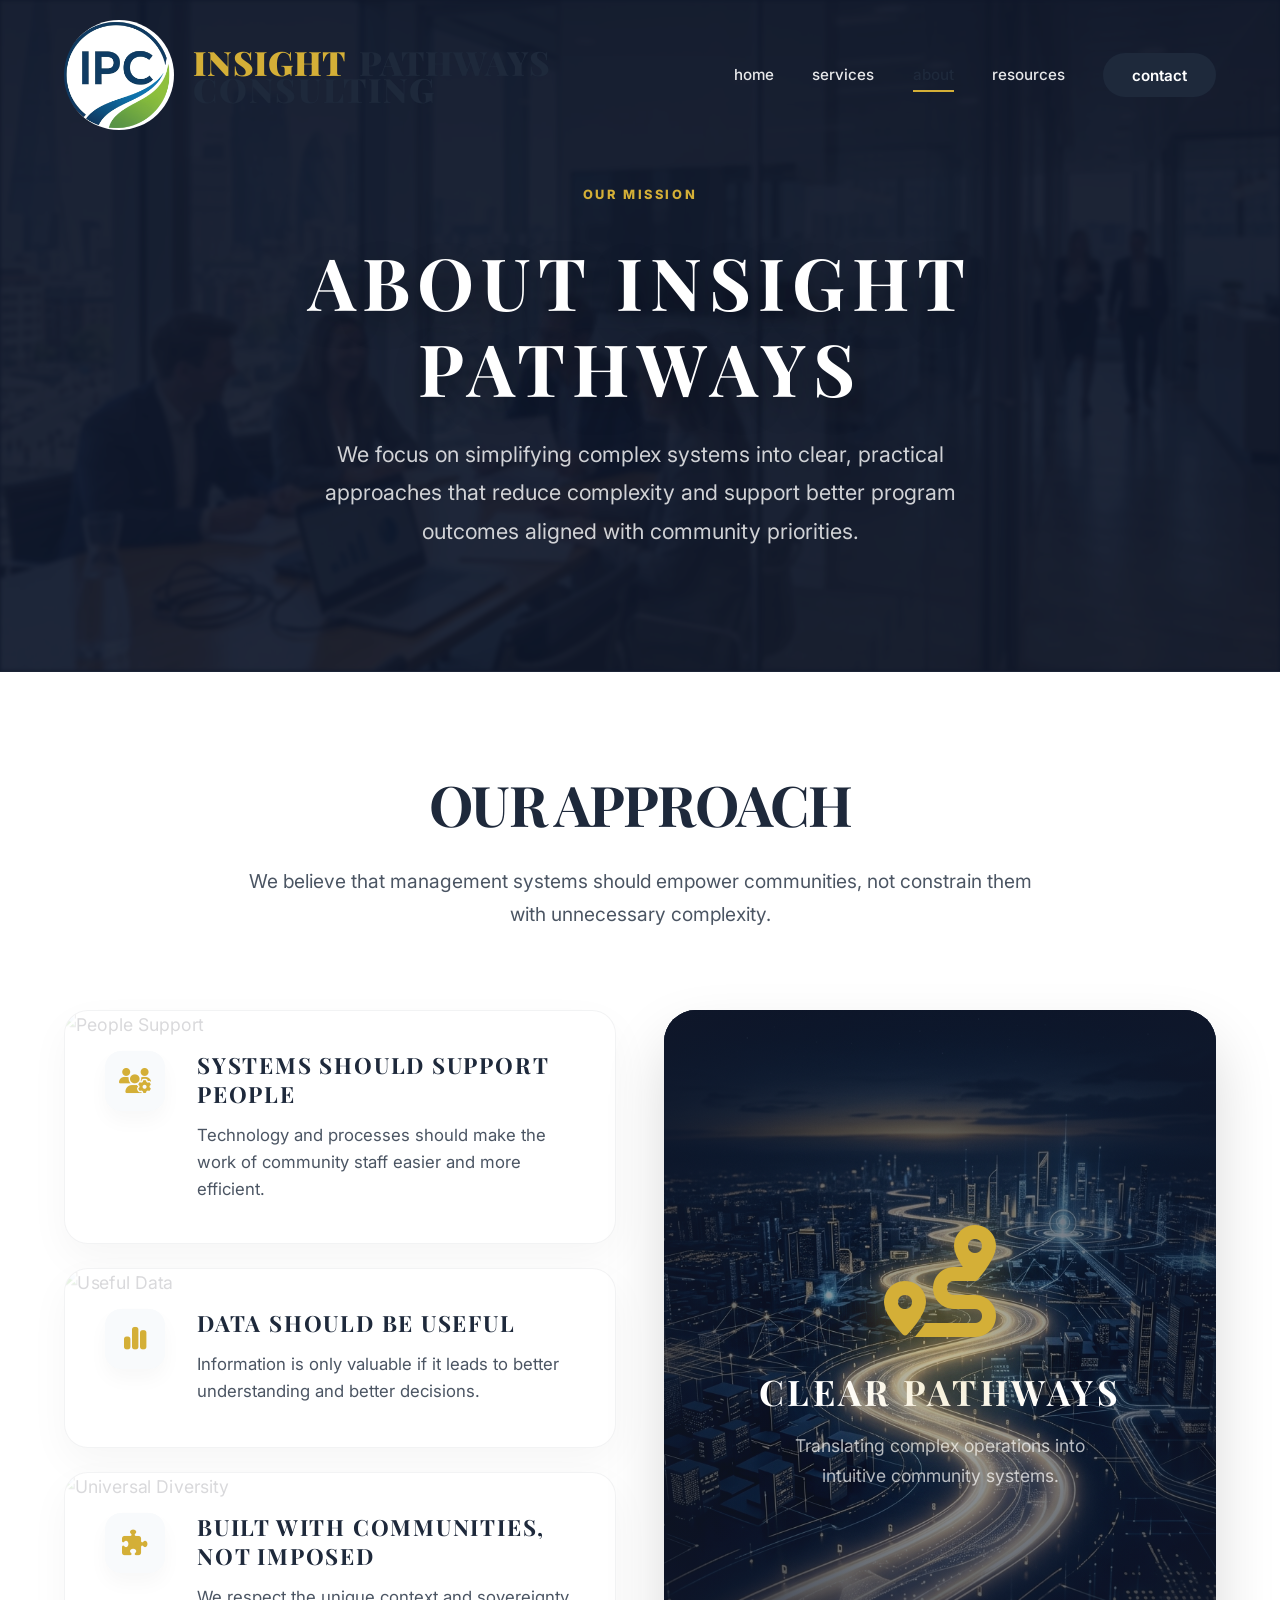
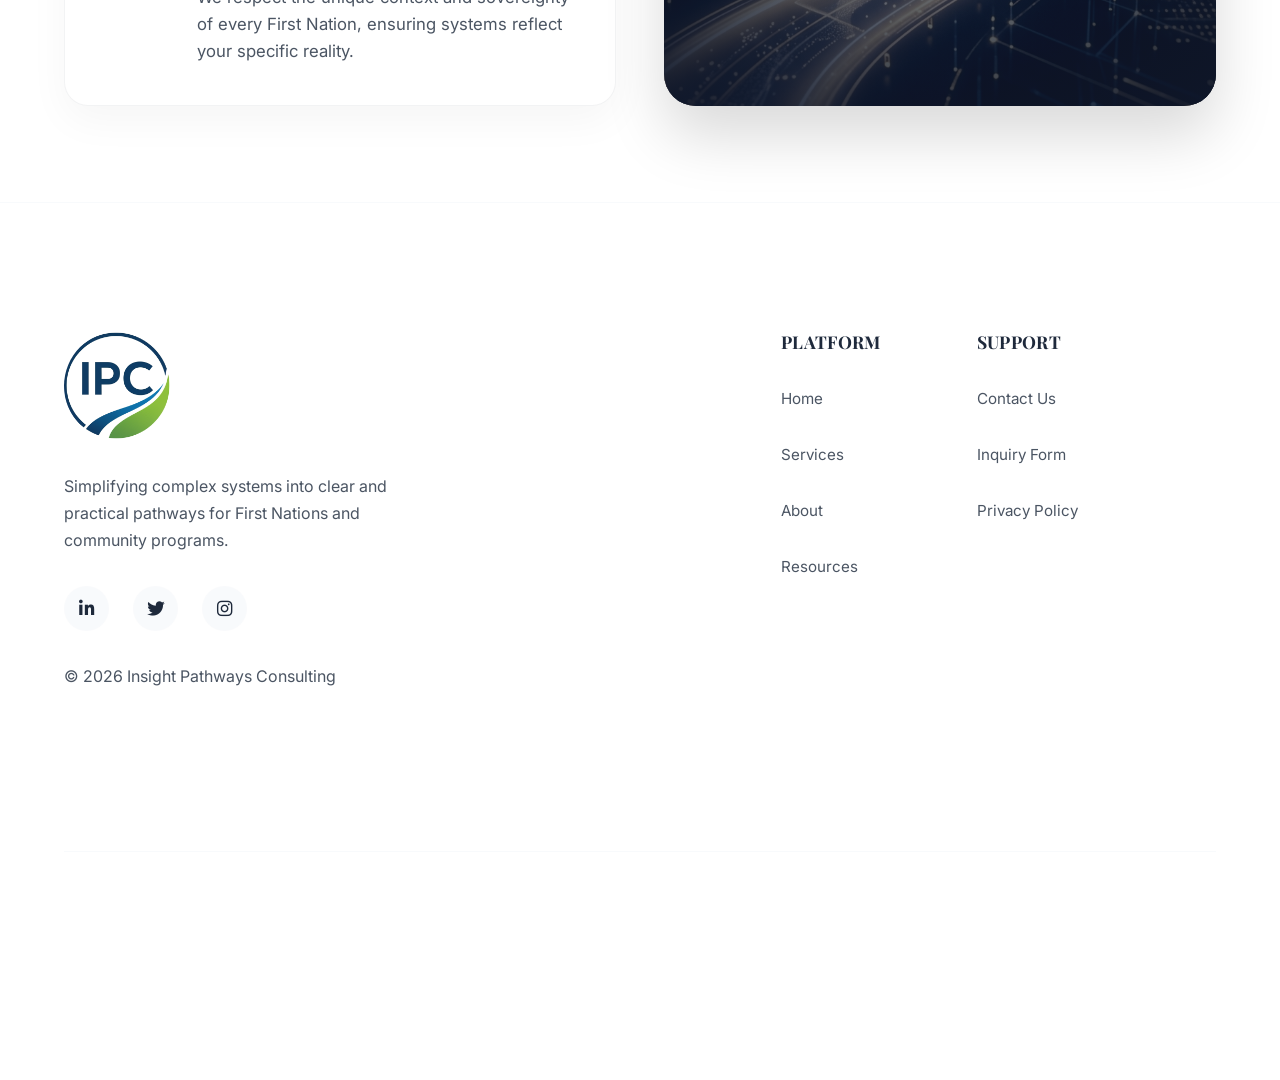
==== commit 4bb01613: "30th" ====
--- a/about.html
+++ b/about.html
@@ -2,8 +2,74 @@
 <html lang="en">
 <head>
     <meta charset="UTF-8">
+    <meta name="google-site-verification" content="iTt8Hs8jmW7UvbI3IQGf2gNHSwB45_FyKKVqTNxoYGg" />
     <meta name="viewport" content="width=device-width, initial-scale=1.0">
-    <title>About Us | Insight Pathways Consulting</title>
+    <title>About Us | Our Mission & Approach to First Nations Community Support | Insight Pathways Consulting</title>
+    <meta name="description" content="Learn about Insight Pathways Consulting — our mission to simplify complex systems into clear, practical approaches for First Nations communities and programs in Ontario. Community-built, sovereignty-respecting consulting.">
+    <meta name="keywords" content="about Insight Pathways Consulting, First Nations consulting mission, Indigenous community support Ontario, community-driven consulting approach, data sovereignty mission, First Nations systems consulting team, practical consulting approach, community-adapted systems, sovereignty-respecting consulting, Indigenous program consulting Ontario">
+    <meta name="author" content="Insight Pathways Consulting">
+    <meta name="robots" content="index, follow, max-image-preview:large, max-snippet:-1, max-video-preview:-1">
+    <link rel="canonical" href="https://www.insightpathwaysco.com/about.html">
+
+    <!-- Open Graph -->
+    <meta property="og:type" content="website">
+    <meta property="og:url" content="https://www.insightpathwaysco.com/about.html">
+    <meta property="og:title" content="About Us | Our Mission to Support First Nations Communities | Insight Pathways">
+    <meta property="og:description" content="We simplify complex systems into clear, practical approaches for First Nations communities. Community-built, sovereignty-respecting consulting in Ontario.">
+    <meta property="og:image" content="https://www.insightpathwaysco.com/assets/images/ipc-logo-new.png">
+    <meta property="og:site_name" content="Insight Pathways Consulting">
+    <meta property="og:locale" content="en_CA">
+
+    <!-- Twitter Card -->
+    <meta name="twitter:card" content="summary_large_image">
+    <meta name="twitter:title" content="About Us | Insight Pathways Consulting">
+    <meta name="twitter:description" content="Our mission: simplifying complex systems for First Nations communities in Ontario. Community-built, sovereignty-respecting consulting.">
+    <meta name="twitter:image" content="https://www.insightpathwaysco.com/assets/images/ipc-logo-new.png">
+
+    <!-- Geo Tags -->
+    <meta name="geo.region" content="CA-ON">
+    <meta name="geo.placename" content="Ontario, Canada">
+
+    <!-- Structured Data: AboutPage -->
+    <script type="application/ld+json">
+    {
+        "@context": "https://schema.org",
+        "@type": "AboutPage",
+        "name": "About Insight Pathways Consulting",
+        "description": "Learn about our mission to simplify complex systems into clear, practical approaches for First Nations and community programs in Ontario.",
+        "url": "https://www.insightpathwaysco.com/about.html",
+        "mainEntity": {
+            "@type": "ProfessionalService",
+            "name": "Insight Pathways Consulting",
+            "description": "We focus on simplifying complex systems into clear, practical approaches that reduce complexity and support better program outcomes aligned with community priorities.",
+            "areaServed": "Ontario, Canada",
+            "email": "info@insightpathwaysco.com"
+        }
+    }
+    </script>
+
+    <!-- Structured Data: BreadcrumbList -->
+    <script type="application/ld+json">
+    {
+        "@context": "https://schema.org",
+        "@type": "BreadcrumbList",
+        "itemListElement": [
+            {
+                "@type": "ListItem",
+                "position": 1,
+                "name": "Home",
+                "item": "https://www.insightpathwaysco.com/"
+            },
+            {
+                "@type": "ListItem",
+                "position": 2,
+                "name": "About",
+                "item": "https://www.insightpathwaysco.com/about.html"
+            }
+        ]
+    }
+    </script>
+
     <link rel="stylesheet" href="style.css">
     <link rel="stylesheet" href="https://cdnjs.cloudflare.com/ajax/libs/font-awesome/6.4.0/css/all.min.css">
 </head>
--- a/style.css
+++ b/style.css
@@ -225,7 +225,8 @@
 }
 
 .container {
-    max-width: 1400px;
+    width: 100%;
+    max-width: 1920px;
     margin: 0 auto;
     padding: 0 4rem;
 }
@@ -264,6 +265,9 @@
     justify-content: space-between;
     align-items: center;
     width: 100%;
+    max-width: 1400px;
+    margin: 0 auto;
+    gap: 2rem;
 }
 
 .nav-brand-center {
@@ -274,8 +278,9 @@
 
 .nav-links {
     display: flex;
-    gap: 3.5rem;
-    align-items: center;
+    gap: clamp(1.5rem, 3vw, 3.5rem);
+    align-items: center;
+    flex-shrink: 0;
 }
 
 .mobile-toggle {
@@ -305,6 +310,8 @@
     gap: 1.2rem;
     text-decoration: none;
     transition: var(--transition-smooth);
+    flex-shrink: 1;
+    min-width: 0;
 }
 
 .logo-icon-wrapper {
@@ -339,20 +346,22 @@
 
 .logo-line-top {
     font-family: 'Playfair Display', serif;
-    font-size: 2.5rem;
+    font-size: clamp(1.4rem, 2vw + 0.5rem, 2.5rem);
     font-weight: 900;
     text-transform: uppercase;
     letter-spacing: 0.02em;
     display: flex;
     gap: 0.8rem;
+    white-space: nowrap;
 }
 
 .logo-line-bottom {
     font-family: 'Playfair Display', serif;
-    font-size: 2.5rem;
+    font-size: clamp(1.4rem, 2vw + 0.5rem, 2.5rem);
     font-weight: 900;
     text-transform: uppercase;
     letter-spacing: 0.05em;
+    white-space: nowrap;
 }
 
 /* Removed nav.scrolled logo text resizing */
@@ -453,7 +462,7 @@
 
 .hero-container {
     width: 100%;
-    max-width: 1400px;
+    max-width: 1920px;
     background: url('assets/images/hero-bg.jpg') center/cover no-repeat;
     backdrop-filter: blur(10px);
     -webkit-backdrop-filter: blur(20px);
@@ -720,8 +729,9 @@
 
 .nav-links {
     display: flex;
-    gap: 3.5rem;
-    align-items: center;
+    gap: clamp(1.5rem, 3vw, 3.5rem);
+    align-items: center;
+    flex-shrink: 0;
 }
 
 .nav-links a {
@@ -5115,4 +5125,36 @@
         font-weight: 600;
         color: #FFFFFF;
     }
+}
+
+/* --- Global Fix for Ultra-Wide Desktop Layouts --- */
+html, body {
+    width: 100% !important;
+    max-width: none !important;
+    margin: 0 !important;
+    padding: 0 !important;
+    border: none !important;
+    box-shadow: none !important;
+    outline: none !important;
+}
+
+@media (min-width: 1921px) {
+    .container, .hero-container {
+        max-width: 2560px; /* Expands properly up to 4K without creating a massive frame */
+    }
+}
+
+/* Contact Email Link */
+.contact-email-link {
+    display: inline-block;
+    color: var(--text-muted) !important;
+    text-decoration: none;
+    transition: all 0.3s ease;
+}
+
+.contact-email-link:hover {
+    color: var(--primary) !important;
+    text-decoration: underline;
+    text-decoration-color: var(--primary);
+    text-underline-offset: 4px;
 }
